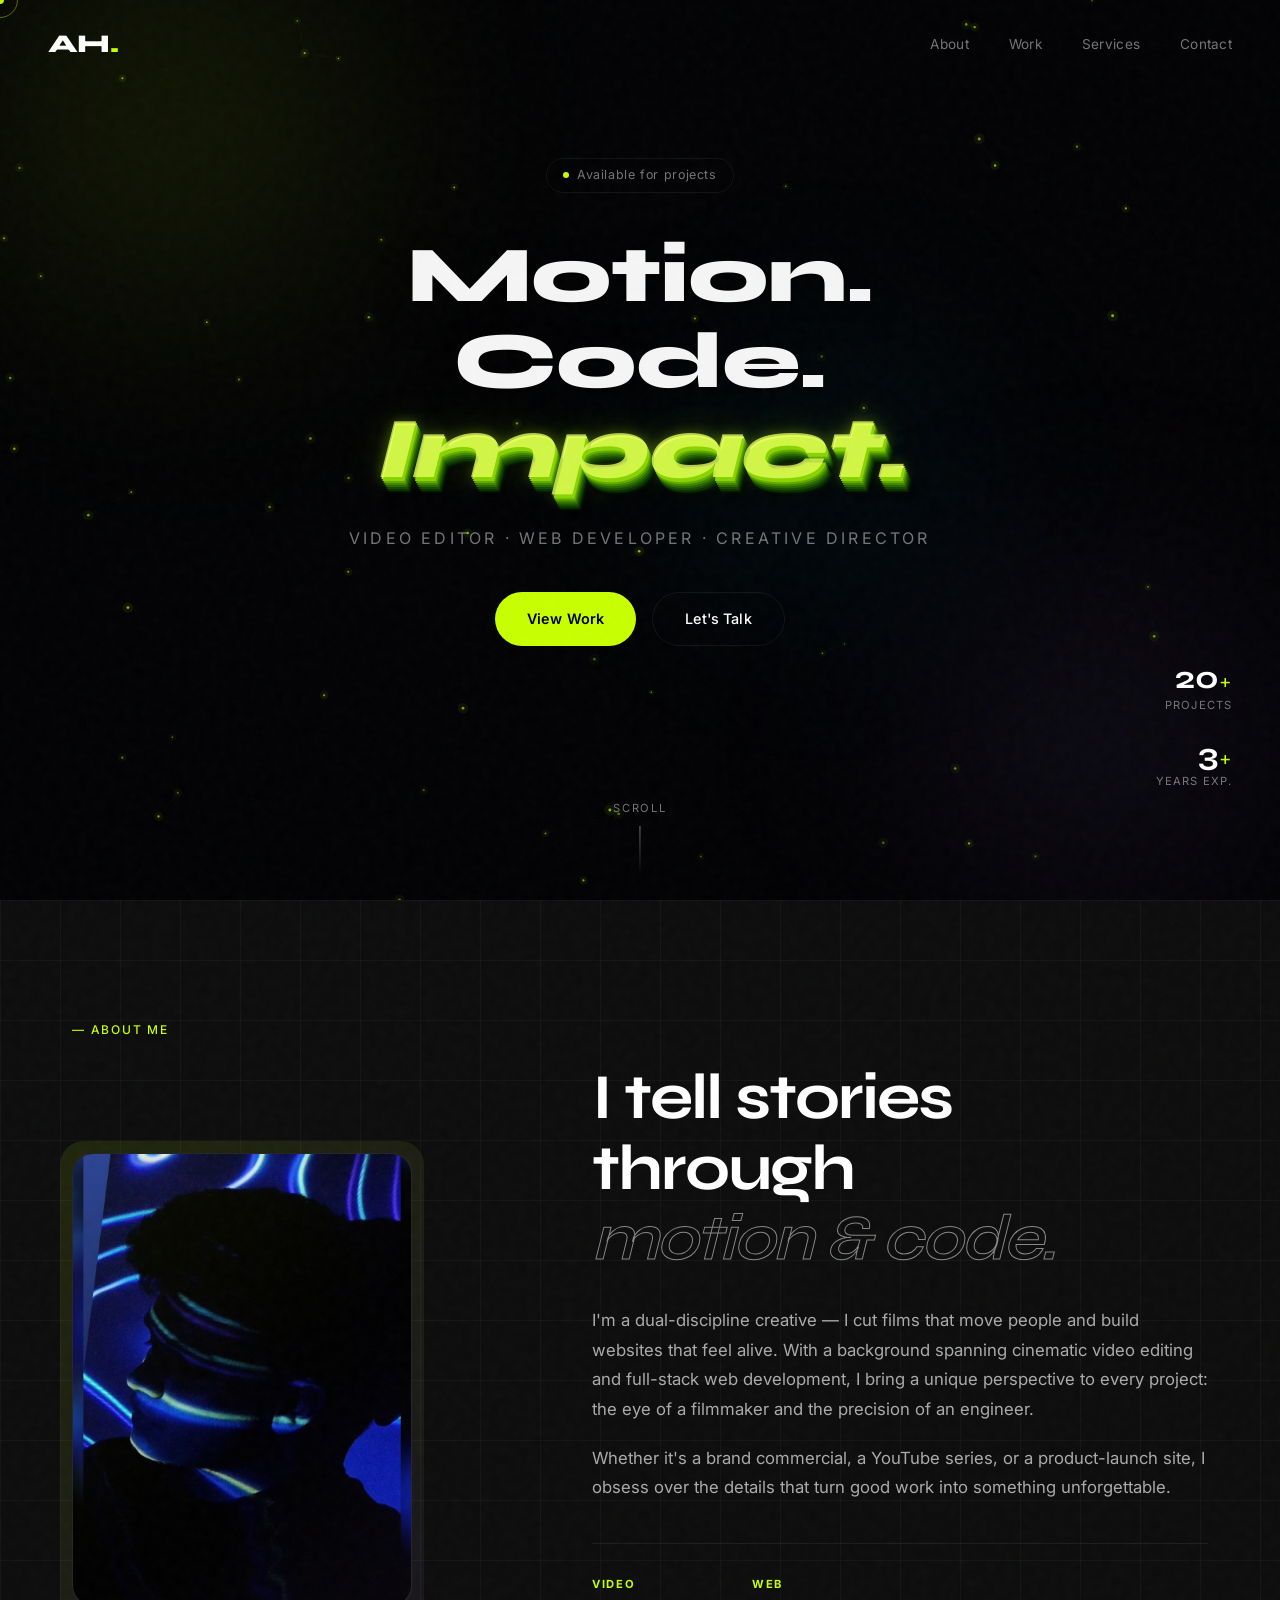
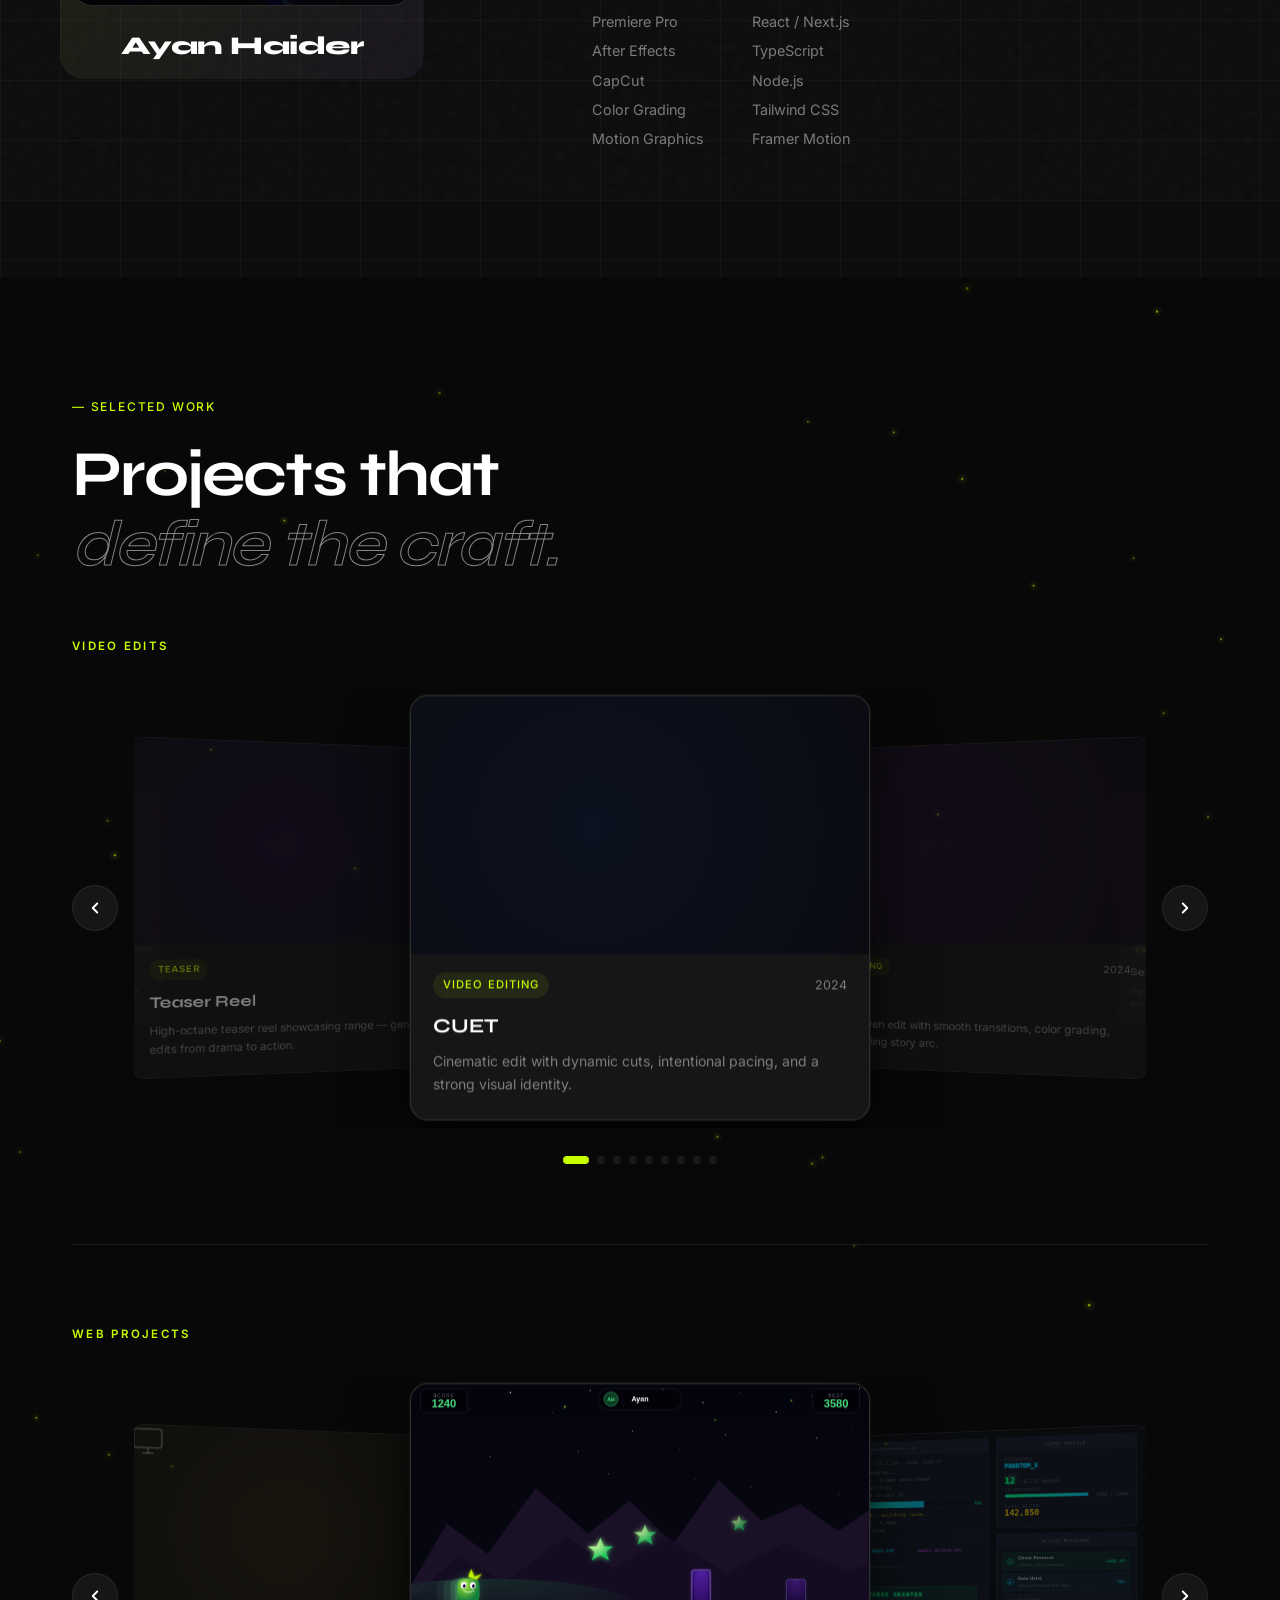
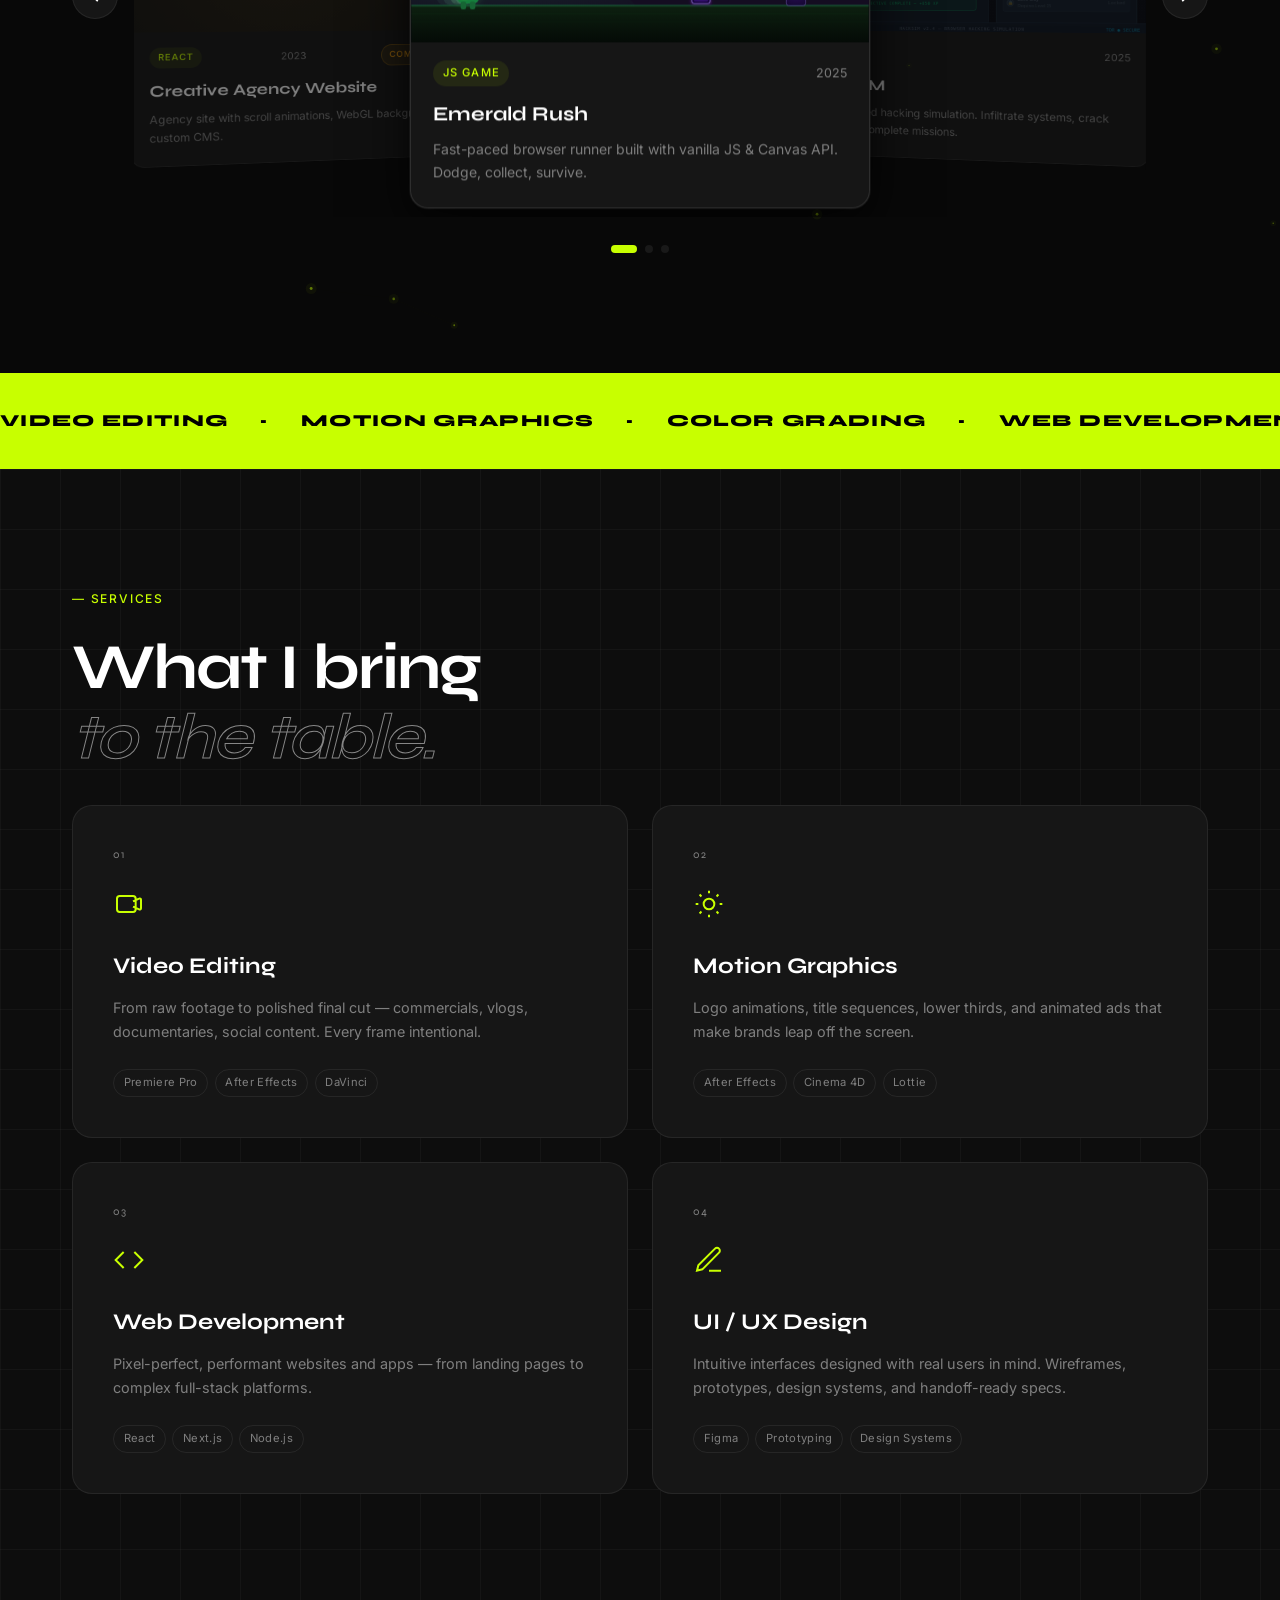
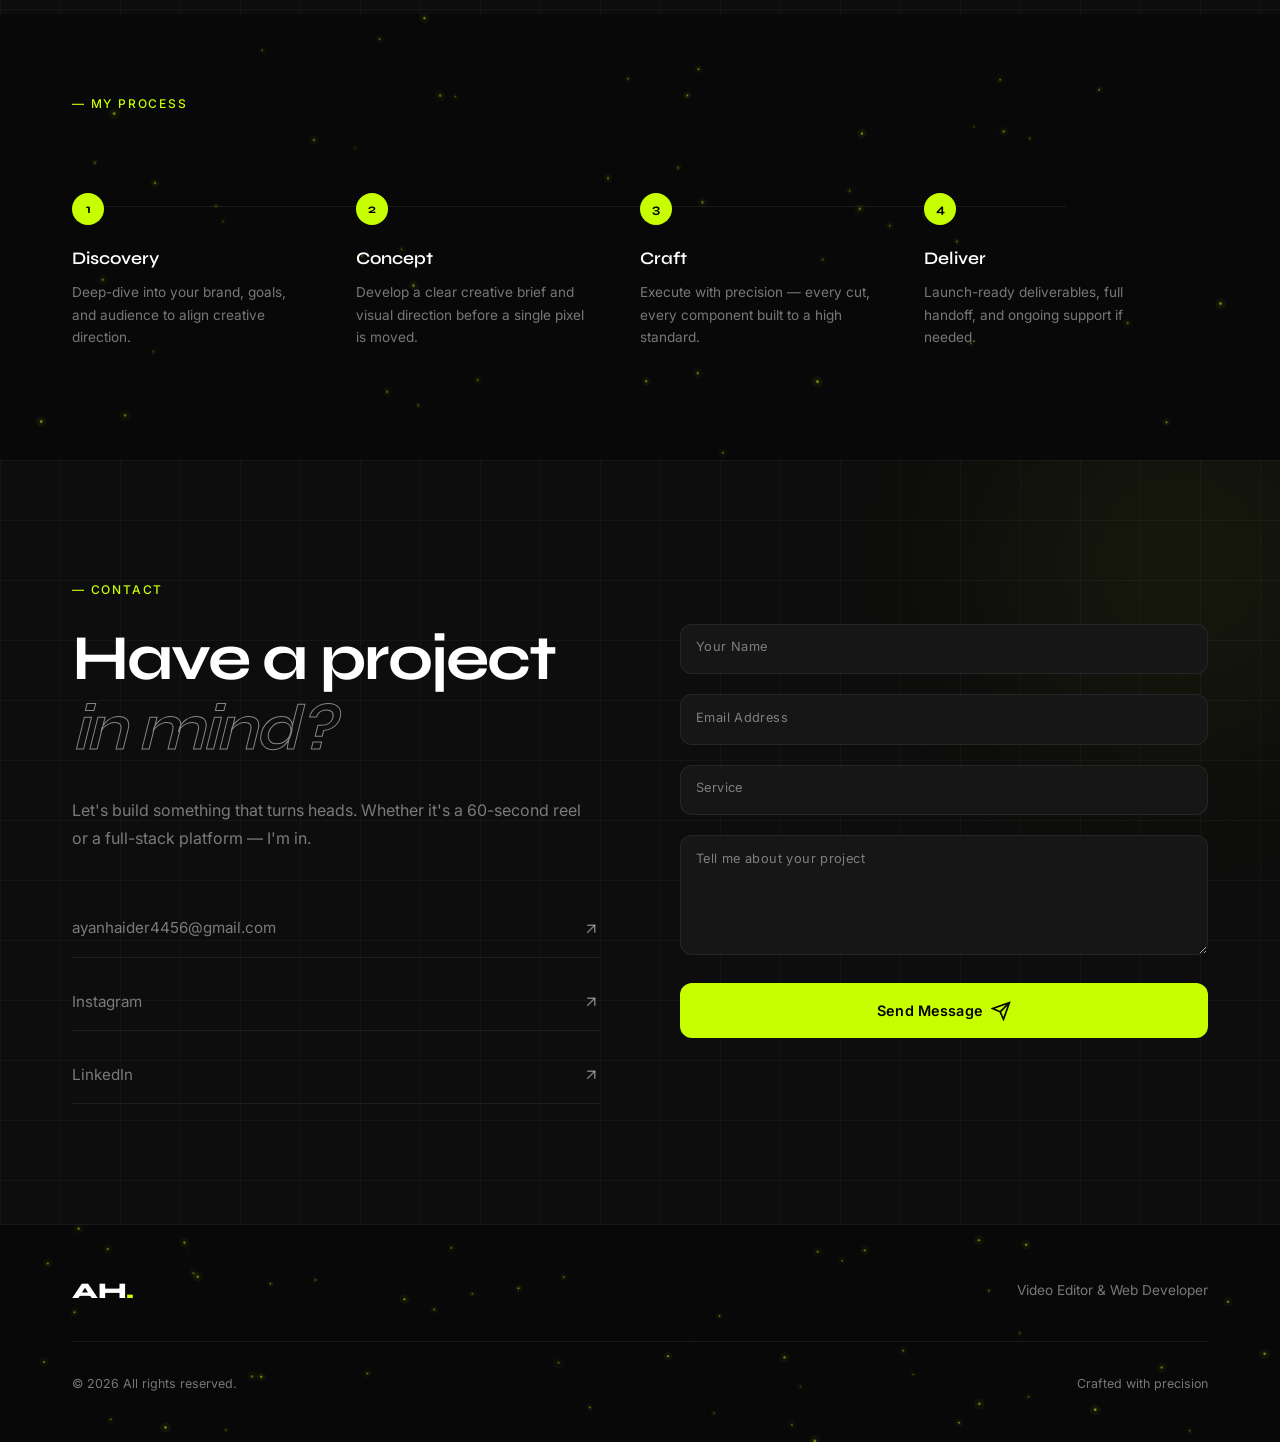
==== index.html @ 77aea86c "Fix stats, rename Agla→TRAILER11, Ho Gaya→TRAILER12" ====
<!DOCTYPE html>
<html lang="en">
<head>
  <meta charset="UTF-8" />
  <meta name="viewport" content="width=device-width, initial-scale=1.0" />
  <title>Portfolio — Video Editor & Web Developer</title>
  <link rel="stylesheet" href="styles.css" />
  <link rel="preconnect" href="https://fonts.googleapis.com" />
  <link rel="preconnect" href="https://fonts.gstatic.com" crossorigin />
  <link href="https://fonts.googleapis.com/css2?family=Inter:wght@300;400;500;600&family=Syne:wght@400;600;700;800&display=swap" rel="stylesheet" />
</head>
<body>

  <!-- Cursor -->
  <div class="cursor" id="cursor"></div>
  <div class="cursor-follower" id="cursorFollower"></div>

  <!-- Noise overlay -->
  <div class="noise"></div>

  <!-- NAV -->
  <nav class="nav" id="nav">
    <a href="#" class="nav-logo">AH<span>.</span></a>
    <div class="nav-links">
      <a href="#about">About</a>
      <a href="#portfolio">Work</a>
      <a href="#services">Services</a>
      <a href="#contact">Contact</a>
    </div>
    <button class="nav-hamburger" id="hamburger" aria-label="Menu">
      <span></span><span></span>
    </button>
  </nav>

  <!-- Mobile menu -->
  <div class="mobile-menu" id="mobileMenu">
    <a href="#about" class="mobile-link">About</a>
    <a href="#portfolio" class="mobile-link">Work</a>
    <a href="#services" class="mobile-link">Services</a>
    <a href="#contact" class="mobile-link">Contact</a>
  </div>

  <!-- HERO -->
  <section class="hero" id="hero">
    <div class="hero-bg">
      <canvas id="particleCanvas" aria-hidden="true"></canvas>
      <div class="hero-grid"></div>
      <div class="hero-orb orb-1"></div>
      <div class="hero-orb orb-2"></div>
      <div class="hero-orb orb-3"></div>
    </div>

    <div class="hero-content">
      <div class="hero-tag cin-tag">Available for projects</div>
      <h1
        class="cinematic-text"
        aria-label="Motion. Code. Impact."
      >
        <span class="cin-line cin-line-1" aria-hidden="true">Motion.</span>
        <span class="cin-line cin-line-2" aria-hidden="true">Code.</span>
        <span class="cin-line cin-line-3" aria-hidden="true"><em class="cin-em">Impact.</em></span>
      </h1>
      <p class="hero-sub cin-sub">Video Editor · Web Developer · Creative Director</p>
      <div class="hero-cta cin-cta">
        <a href="#portfolio" class="btn btn-primary">View Work</a>
        <a href="#contact" class="btn btn-ghost">Let's Talk</a>
      </div>
    </div>

    <div class="hero-scroll">
      <span>Scroll</span>
      <div class="scroll-line"></div>
    </div>

    <div class="hero-stats">
      <div class="stat reveal-up delay-3">
        <span class="stat-num" data-target="20">0</span><span class="stat-sym">+</span>
        <span class="stat-label">Projects</span>
      </div>
      <div class="stat reveal-up delay-4">
        <span class="stat-num" data-target="3">0</span><span class="stat-sym">+</span>
        <span class="stat-label">Years Exp.</span>
      </div>
      <div class="stat reveal-up delay-5">
        <span class="stat-num" data-target="5">0</span><span class="stat-sym">+</span>
        <span class="stat-label">Clients</span>
      </div>
    </div>
  </section>

  <!-- ABOUT -->
  <section class="about" id="about">
    <div class="container">
      <div class="section-label reveal-left">— About Me</div>
      <div class="about-grid">
        <div class="about-left">
          <div class="about-img-wrap reveal-scale">
            <div class="about-img-bg"></div>
            <div class="about-img-placeholder">
              <img src="profile.jpg.jpeg" alt="Profile photo" class="about-photo" />
            </div>
            <div class="about-name reveal-up">
              <span class="about-name-text">Ayan Haider</span>
            </div>
          </div>
        </div>
        <div class="about-right">
          <h2 class="section-title reveal-up">I tell stories through<br /><em>motion &amp; code.</em></h2>
          <p class="about-text reveal-up delay-1">
            I'm a dual-discipline creative — I cut films that move people and build websites that feel alive.
            With a background spanning cinematic video editing and full-stack web development, I bring a unique
            perspective to every project: the eye of a filmmaker and the precision of an engineer.
          </p>
          <p class="about-text reveal-up delay-2">
            Whether it's a brand commercial, a YouTube series, or a product-launch site, I obsess over
            the details that turn good work into something unforgettable.
          </p>
          <div class="about-skills reveal-up delay-3">
            <div class="skill-col">
              <h4>Video</h4>
              <ul>
                <li class="skill-item" data-logo="https://cdn.jsdelivr.net/gh/devicons/devicon/icons/premierepro/premierepro-original.svg">Premiere Pro</li>
                <li class="skill-item" data-logo="https://cdn.jsdelivr.net/gh/devicons/devicon/icons/aftereffects/aftereffects-original.svg">After Effects</li>
                <li class="skill-item" data-logo="capcut-logo-on-transparent-white-background-free-vector.jpg">CapCut</li>
                <li class="skill-item">Color Grading</li>
                <li class="skill-item" data-logo="https://cdn.jsdelivr.net/gh/devicons/devicon/icons/aftereffects/aftereffects-original.svg">Motion Graphics</li>
              </ul>
            </div>
            <div class="skill-col">
              <h4>Web</h4>
              <ul>
                <li class="skill-item" data-logo="https://cdn.jsdelivr.net/gh/devicons/devicon/icons/react/react-original.svg">React / Next.js</li>
                <li class="skill-item" data-logo="https://cdn.jsdelivr.net/gh/devicons/devicon/icons/typescript/typescript-original.svg">TypeScript</li>
                <li class="skill-item" data-logo="https://cdn.jsdelivr.net/gh/devicons/devicon/icons/nodejs/nodejs-original.svg">Node.js</li>
                <li class="skill-item" data-logo="https://cdn.jsdelivr.net/gh/devicons/devicon/icons/tailwindcss/tailwindcss-original.svg">Tailwind CSS</li>
                <li class="skill-item" data-logo="https://cdn.jsdelivr.net/gh/devicons/devicon/icons/framermotion/framermotion-original.svg">Framer Motion</li>
              </ul>
            </div>
          </div>
        </div>
      </div>
    </div>
  </section>

  <!-- PORTFOLIO -->
  <section class="portfolio" id="portfolio">
    <canvas class="section-particles" aria-hidden="true"></canvas>
    <div class="container">
      <div class="section-label reveal-left">— Selected Work</div>
      <h2 class="section-title reveal-up">Projects that<br /><em>define the craft.</em></h2>

      <!-- ── VIDEO COVERFLOW ── -->
      <div class="cf-block reveal-up delay-1">
        <p class="cf-sub-label">Video Edits</p>
        <div class="cf-outer">
          <button class="cf-arrow cf-prev" aria-label="Previous">
            <svg width="18" height="18" viewBox="0 0 24 24" fill="none" stroke="currentColor" stroke-width="2.5" stroke-linecap="round" stroke-linejoin="round"><polyline points="15 18 9 12 15 6"/></svg>
          </button>
          <div class="cf-stage" id="videoCF">

            <div class="cf-item" data-video="videoss/1.Cuett.mp4">
              <div class="cf-card">
                <div class="cf-thumb">
                  <div class="thumb-bg" style="--hue:220"></div>
                  <video class="card-preview" preload="metadata" muted playsinline loop>
                    <source src="videoss/1.Cuett.mp4" type="video/mp4">
                  </video>
                  <div class="cf-play-icon">
                    <svg width="32" height="32" viewBox="0 0 24 24" fill="currentColor"><polygon points="5 3 19 12 5 21 5 3"/></svg>
                  </div>
                </div>
                <div class="cf-info">
                  <div class="portfolio-meta"><span class="tag">Video Editing</span><span class="year">2024</span></div>
                  <h3>CUET</h3>
                  <p>Cinematic edit with dynamic cuts, intentional pacing, and a strong visual identity.</p>
                </div>
              </div>
            </div>

            <div class="cf-item" data-video="videoss/2.Loann.mp4">
              <div class="cf-card">
                <div class="cf-thumb">
                  <div class="thumb-bg" style="--hue:280"></div>
                  <video class="card-preview" preload="metadata" muted playsinline loop>
                    <source src="videoss/2.Loann.mp4" type="video/mp4">
                  </video>
                  <div class="cf-play-icon">
                    <svg width="32" height="32" viewBox="0 0 24 24" fill="currentColor"><polygon points="5 3 19 12 5 21 5 3"/></svg>
                  </div>
                </div>
                <div class="cf-info">
                  <div class="portfolio-meta"><span class="tag">Video Editing</span><span class="year">2024</span></div>
                  <h3>LOAN</h3>
                  <p>Narrative-driven edit with smooth transitions, color grading, and a compelling story arc.</p>
                </div>
              </div>
            </div>

            <div class="cf-item" data-video="videoss/3. Sectionn45.mp4">
              <div class="cf-card">
                <div class="cf-thumb">
                  <div class="thumb-bg" style="--hue:10"></div>
                  <video class="card-preview" preload="metadata" muted playsinline loop>
                    <source src="videoss/3. Sectionn45.mp4" type="video/mp4">
                  </video>
                  <div class="cf-play-icon">
                    <svg width="32" height="32" viewBox="0 0 24 24" fill="currentColor"><polygon points="5 3 19 12 5 21 5 3"/></svg>
                  </div>
                </div>
                <div class="cf-info">
                  <div class="portfolio-meta"><span class="tag">Video Editing</span><span class="year">2024</span></div>
                  <h3>Section 45</h3>
                  <p>High-energy sequence with beat-synced cuts, VFX touches, and a bold cinematic finish.</p>
                </div>
              </div>
            </div>

<div class="cf-item" data-video="videoss/agla.mp4">
              <div class="cf-card">
                <div class="cf-thumb">
                  <div class="thumb-bg" style="--hue:195"></div>
                  <video class="card-preview" preload="metadata" muted playsinline loop>
                    <source src="videoss/agla.mp4" type="video/mp4">
                  </video>
                  <div class="cf-play-icon">
                    <svg width="32" height="32" viewBox="0 0 24 24" fill="currentColor"><polygon points="5 3 19 12 5 21 5 3"/></svg>
                  </div>
                </div>
                <div class="cf-info">
                  <div class="portfolio-meta"><span class="tag">Video Editing</span><span class="year">2024</span></div>
                  <h3>TRAILER11</h3>
                  <p>Forward-moving narrative piece with layered soundscape and deliberate visual rhythm.</p>
                </div>
              </div>
            </div>

            <div class="cf-item" data-video="videoss/hogya.mp4">
              <div class="cf-card">
                <div class="cf-thumb">
                  <div class="thumb-bg" style="--hue:340"></div>
                  <video class="card-preview" preload="metadata" muted playsinline loop>
                    <source src="videoss/hogya.mp4" type="video/mp4">
                  </video>
                  <div class="cf-play-icon">
                    <svg width="32" height="32" viewBox="0 0 24 24" fill="currentColor"><polygon points="5 3 19 12 5 21 5 3"/></svg>
                  </div>
                </div>
                <div class="cf-info">
                  <div class="portfolio-meta"><span class="tag">Video Editing</span><span class="year">2024</span></div>
                  <h3>TRAILER12</h3>
                  <p>Energetic cut built around a punchy audio drop — tight transitions and bold color grade.</p>
                </div>
              </div>
            </div>

            <div class="cf-item" data-video="videoss/merchant3.mp4">
              <div class="cf-card">
                <div class="cf-thumb">
                  <div class="thumb-bg" style="--hue:205"></div>
                  <video class="card-preview" preload="metadata" muted playsinline loop>
                    <source src="videoss/merchant3.mp4" type="video/mp4">
                  </video>
                  <div class="cf-play-icon">
                    <svg width="32" height="32" viewBox="0 0 24 24" fill="currentColor"><polygon points="5 3 19 12 5 21 5 3"/></svg>
                  </div>
                </div>
                <div class="cf-info">
                  <div class="portfolio-meta"><span class="tag">Video Editing</span><span class="year">2024</span></div>
                  <h3>Merchant Navy</h3>
                  <p>Ocean-themed cinematic reel — wide shots, atmospheric grade, and a steady epic pace.</p>
                </div>
              </div>
            </div>

            <div class="cf-item" data-video="videoss/merchantz.mp4">
              <div class="cf-card">
                <div class="cf-thumb">
                  <div class="thumb-bg" style="--hue:215"></div>
                  <video class="card-preview" preload="metadata" muted playsinline loop>
                    <source src="videoss/merchantz.mp4" type="video/mp4">
                  </video>
                  <div class="cf-play-icon">
                    <svg width="32" height="32" viewBox="0 0 24 24" fill="currentColor"><polygon points="5 3 19 12 5 21 5 3"/></svg>
                  </div>
                </div>
                <div class="cf-info">
                  <div class="portfolio-meta"><span class="tag">Video Editing</span><span class="year">2024</span></div>
                  <h3>Merchant Navy — Z</h3>
                  <p>Alternate cut with tighter pacing, added motion blur, and a reworked colour story.</p>
                </div>
              </div>
            </div>

            <div class="cf-item" data-video="videoss/newteaser.mp4">
              <div class="cf-card">
                <div class="cf-thumb">
                  <div class="thumb-bg" style="--hue:45"></div>
                  <video class="card-preview" preload="metadata" muted playsinline loop>
                    <source src="videoss/newteaser.mp4" type="video/mp4">
                  </video>
                  <div class="cf-play-icon">
                    <svg width="32" height="32" viewBox="0 0 24 24" fill="currentColor"><polygon points="5 3 19 12 5 21 5 3"/></svg>
                  </div>
                </div>
                <div class="cf-info">
                  <div class="portfolio-meta"><span class="tag">Teaser</span><span class="year">2025</span></div>
                  <h3>New Teaser</h3>
                  <p>Punchy teaser cut built for social — fast hooks, sharp sound design, maximum impact.</p>
                </div>
              </div>
            </div>

            <div class="cf-item" data-video="videoss/teaser.mp4">
              <div class="cf-card">
                <div class="cf-thumb">
                  <div class="thumb-bg" style="--hue:270"></div>
                  <video class="card-preview" preload="metadata" muted playsinline loop>
                    <source src="videoss/teaser.mp4" type="video/mp4">
                  </video>
                  <div class="cf-play-icon">
                    <svg width="32" height="32" viewBox="0 0 24 24" fill="currentColor"><polygon points="5 3 19 12 5 21 5 3"/></svg>
                  </div>
                </div>
                <div class="cf-info">
                  <div class="portfolio-meta"><span class="tag">Teaser</span><span class="year">2025</span></div>
                  <h3>Teaser Reel</h3>
                  <p>High-octane teaser reel showcasing range — genre-bending edits from drama to action.</p>
                </div>
              </div>
            </div>

          </div>
          <button class="cf-arrow cf-next" aria-label="Next">
            <svg width="18" height="18" viewBox="0 0 24 24" fill="none" stroke="currentColor" stroke-width="2.5" stroke-linecap="round" stroke-linejoin="round"><polyline points="9 18 15 12 9 6"/></svg>
          </button>
        </div>
        <div class="cf-dots" id="videoDots">
          <button class="cf-dot active" aria-label="Slide 1"></button>
          <button class="cf-dot" aria-label="Slide 2"></button>
          <button class="cf-dot" aria-label="Slide 3"></button>
          <button class="cf-dot" aria-label="Slide 4"></button>
          <button class="cf-dot" aria-label="Slide 5"></button>
          <button class="cf-dot" aria-label="Slide 6"></button>
          <button class="cf-dot" aria-label="Slide 7"></button>
          <button class="cf-dot" aria-label="Slide 8"></button>
          <button class="cf-dot" aria-label="Slide 9"></button>
        </div>
      </div>

      <!-- ── WEB COVERFLOW ── -->
      <div class="cf-block reveal-up delay-2">
        <p class="cf-sub-label">Web Projects</p>
        <div class="cf-outer">
          <button class="cf-arrow cf-prev" aria-label="Previous">
            <svg width="18" height="18" viewBox="0 0 24 24" fill="none" stroke="currentColor" stroke-width="2.5" stroke-linecap="round" stroke-linejoin="round"><polyline points="15 18 9 12 15 6"/></svg>
          </button>
          <div class="cf-stage" id="webCF">

            <div class="cf-item" data-href="game.html" data-target="_blank">
              <div class="cf-card">
                <div class="cf-thumb cf-thumb-img">
                  <img src="game-thumb.svg" alt="Emerald Rush" loading="lazy" />
                  <div class="cf-play-icon">
                    <svg width="32" height="32" viewBox="0 0 24 24" fill="currentColor"><polygon points="5 3 19 12 5 21 5 3"/></svg>
                  </div>
                </div>
                <div class="cf-info">
                  <div class="portfolio-meta"><span class="tag">JS Game</span><span class="year">2025</span></div>
                  <h3>Emerald Rush</h3>
                  <p>Fast-paced browser runner built with vanilla JS &amp; Canvas API. Dodge, collect, survive.</p>
                </div>
              </div>
            </div>

            <div class="cf-item" data-href="hacksim.html" data-target="_blank">
              <div class="cf-card">
                <div class="cf-thumb cf-thumb-img">
                  <img src="hacksim-thumb.svg" alt="HACKSIM" loading="lazy" />
                  <div class="cf-play-icon" style="color:#00ff88;">
                    <svg width="32" height="32" viewBox="0 0 24 24" fill="currentColor"><polygon points="5 3 19 12 5 21 5 3"/></svg>
                  </div>
                </div>
                <div class="cf-info">
                  <div class="portfolio-meta"><span class="tag">JS Game</span><span class="year">2025</span></div>
                  <h3>HACKSIM</h3>
                  <p>Browser-based hacking simulation. Infiltrate systems, crack passwords, complete missions.</p>
                </div>
              </div>
            </div>

            <div class="cf-item">
              <div class="cf-card">
                <div class="cf-thumb">
                  <div class="thumb-bg" style="--hue:45"></div>
                  <div class="thumb-icon web-icon">
                    <svg width="40" height="40" viewBox="0 0 24 24" fill="none" stroke="currentColor" stroke-width="1.5"><rect x="2" y="3" width="20" height="14" rx="2"/><line x1="8" y1="21" x2="16" y2="21"/><line x1="12" y1="17" x2="12" y2="21"/></svg>
                  </div>
                </div>
                <div class="cf-info">
                  <div class="portfolio-meta">
                    <span class="tag">React</span><span class="year">2023</span>
                    <span class="tag" style="background:rgba(255,180,0,0.1);color:#f59e0b;border:1px solid rgba(245,158,11,0.3);">Coming Soon…</span>
                  </div>
                  <h3>Creative Agency Website</h3>
                  <p>Agency site with scroll animations, WebGL background, and a custom CMS.</p>
                </div>
              </div>
            </div>

          </div>
          <button class="cf-arrow cf-next" aria-label="Next">
            <svg width="18" height="18" viewBox="0 0 24 24" fill="none" stroke="currentColor" stroke-width="2.5" stroke-linecap="round" stroke-linejoin="round"><polyline points="9 18 15 12 9 6"/></svg>
          </button>
        </div>
        <div class="cf-dots" id="webDots">
          <button class="cf-dot active" aria-label="Slide 1"></button>
          <button class="cf-dot" aria-label="Slide 2"></button>
          <button class="cf-dot" aria-label="Slide 3"></button>
        </div>
      </div>
    </div>
  </section>

  <!-- MARQUEE -->
  <div class="marquee-section">
    <div class="marquee-track">
      <div class="marquee-content">
        <span>Video Editing</span><span class="dot">·</span>
        <span>Motion Graphics</span><span class="dot">·</span>
        <span>Color Grading</span><span class="dot">·</span>
        <span>Web Development</span><span class="dot">·</span>
        <span>React</span><span class="dot">·</span>
        <span>Next.js</span><span class="dot">·</span>
        <span>After Effects</span><span class="dot">·</span>
        <span>CapCut</span><span class="dot">·</span>
        <span>Brand Identity</span><span class="dot">·</span>
        <span>UI / UX Design</span><span class="dot">·</span>
        <span>Video Editing</span><span class="dot">·</span>
        <span>Motion Graphics</span><span class="dot">·</span>
        <span>Color Grading</span><span class="dot">·</span>
        <span>Web Development</span><span class="dot">·</span>
        <span>React</span><span class="dot">·</span>
        <span>Next.js</span><span class="dot">·</span>
        <span>After Effects</span><span class="dot">·</span>
        <span>CapCut</span><span class="dot">·</span>
        <span>Brand Identity</span><span class="dot">·</span>
        <span>UI / UX Design</span><span class="dot">·</span>
      </div>
    </div>
  </div>

  <!-- SERVICES -->
  <section class="services" id="services">
    <div class="container">
      <div class="section-label reveal-left">— Services</div>
      <h2 class="section-title reveal-up">What I bring<br /><em>to the table.</em></h2>

      <div class="services-grid">
        <div class="service-card reveal-up delay-1">
          <div class="service-num">01</div>
          <div class="service-icon">
            <svg width="32" height="32" viewBox="0 0 24 24" fill="none" stroke="currentColor" stroke-width="1.5"><path d="M15 10l4.553-2.069A1 1 0 0121 8.845v6.31a1 1 0 01-1.447.894L15 14M3 8a2 2 0 012-2h10a2 2 0 012 2v8a2 2 0 01-2 2H5a2 2 0 01-2-2V8z"/></svg>
          </div>
          <h3>Video Editing</h3>
          <p>From raw footage to polished final cut — commercials, vlogs, documentaries, social content. Every frame intentional.</p>
          <div class="service-tags">
            <span>Premiere Pro</span><span>After Effects</span><span>DaVinci</span>
          </div>
        </div>

        <div class="service-card reveal-up delay-2">
          <div class="service-num">02</div>
          <div class="service-icon">
            <svg width="32" height="32" viewBox="0 0 24 24" fill="none" stroke="currentColor" stroke-width="1.5"><circle cx="12" cy="12" r="4"/><path d="M12 2v2M12 20v2M4.93 4.93l1.41 1.41M17.66 17.66l1.41 1.41M2 12h2M20 12h2M4.93 19.07l1.41-1.41M17.66 6.34l1.41-1.41"/></svg>
          </div>
          <h3>Motion Graphics</h3>
          <p>Logo animations, title sequences, lower thirds, and animated ads that make brands leap off the screen.</p>
          <div class="service-tags">
            <span>After Effects</span><span>Cinema 4D</span><span>Lottie</span>
          </div>
        </div>

        <div class="service-card reveal-up delay-3">
          <div class="service-num">03</div>
          <div class="service-icon">
            <svg width="32" height="32" viewBox="0 0 24 24" fill="none" stroke="currentColor" stroke-width="1.5"><polyline points="16 18 22 12 16 6"/><polyline points="8 6 2 12 8 18"/></svg>
          </div>
          <h3>Web Development</h3>
          <p>Pixel-perfect, performant websites and apps — from landing pages to complex full-stack platforms.</p>
          <div class="service-tags">
            <span>React</span><span>Next.js</span><span>Node.js</span>
          </div>
        </div>

        <div class="service-card reveal-up delay-4">
          <div class="service-num">04</div>
          <div class="service-icon">
            <svg width="32" height="32" viewBox="0 0 24 24" fill="none" stroke="currentColor" stroke-width="1.5"><path d="M12 20h9"/><path d="M16.5 3.5a2.121 2.121 0 013 3L7 19l-4 1 1-4L16.5 3.5z"/></svg>
          </div>
          <h3>UI / UX Design</h3>
          <p>Intuitive interfaces designed with real users in mind. Wireframes, prototypes, design systems, and handoff-ready specs.</p>
          <div class="service-tags">
            <span>Figma</span><span>Prototyping</span><span>Design Systems</span>
          </div>
        </div>
      </div>
    </div>
  </section>

  <!-- PROCESS -->
  <section class="process">
    <canvas class="section-particles" aria-hidden="true"></canvas>
    <div class="container">
      <div class="section-label reveal-left">— My Process</div>
      <div class="process-steps">
        <div class="process-step reveal-up delay-1">
          <div class="step-line"></div>
          <div class="step-num">1</div>
          <h4>Discovery</h4>
          <p>Deep-dive into your brand, goals, and audience to align creative direction.</p>
        </div>
        <div class="process-step reveal-up delay-2">
          <div class="step-line"></div>
          <div class="step-num">2</div>
          <h4>Concept</h4>
          <p>Develop a clear creative brief and visual direction before a single pixel is moved.</p>
        </div>
        <div class="process-step reveal-up delay-3">
          <div class="step-line"></div>
          <div class="step-num">3</div>
          <h4>Craft</h4>
          <p>Execute with precision — every cut, every component built to a high standard.</p>
        </div>
        <div class="process-step reveal-up delay-4">
          <div class="step-line"></div>
          <div class="step-num">4</div>
          <h4>Deliver</h4>
          <p>Launch-ready deliverables, full handoff, and ongoing support if needed.</p>
        </div>
      </div>
    </div>
  </section>

  <!-- CONTACT -->
  <section class="contact" id="contact">
    <div class="contact-bg">
      <div class="contact-orb"></div>
    </div>
    <div class="container">
      <div class="section-label reveal-left">— Contact</div>
      <div class="contact-grid">
        <div class="contact-left">
          <h2 class="section-title reveal-up">Have a project<br /><em>in mind?</em></h2>
          <p class="contact-sub reveal-up delay-1">
            Let's build something that turns heads. Whether it's a 60-second reel or a full-stack platform — I'm in.
          </p>
          <div class="contact-links reveal-up delay-2">
            <a href="mailto:ayanhaider4456@gmail.com" class="contact-link">
              <span>ayanhaider4456@gmail.com</span>
              <svg width="18" height="18" viewBox="0 0 24 24" fill="none" stroke="currentColor" stroke-width="2"><line x1="7" y1="17" x2="17" y2="7"/><polyline points="7 7 17 7 17 17"/></svg>
            </a>
            <a href="https://instagram.com" target="_blank" rel="noopener" class="contact-link">
              <span>Instagram</span>
              <svg width="18" height="18" viewBox="0 0 24 24" fill="none" stroke="currentColor" stroke-width="2"><line x1="7" y1="17" x2="17" y2="7"/><polyline points="7 7 17 7 17 17"/></svg>
            </a>
            <a href="https://linkedin.com" target="_blank" rel="noopener" class="contact-link">
              <span>LinkedIn</span>
              <svg width="18" height="18" viewBox="0 0 24 24" fill="none" stroke="currentColor" stroke-width="2"><line x1="7" y1="17" x2="17" y2="7"/><polyline points="7 7 17 7 17 17"/></svg>
            </a>
          </div>
        </div>
        <div class="contact-right reveal-up delay-2">
          <form class="contact-form" id="contactForm">
            <div class="form-group">
              <input type="text" id="name" name="name" placeholder=" " required />
              <label for="name">Your Name</label>
            </div>
            <div class="form-group">
              <input type="email" id="email" name="email" placeholder=" " required />
              <label for="email">Email Address</label>
            </div>
            <div class="form-group">
              <select id="service" name="service" required>
                <option value="" disabled selected></option>
                <option value="video">Video Editing</option>
                <option value="motion">Motion Graphics</option>
                <option value="web">Web Development</option>
                <option value="design">UI / UX Design</option>
                <option value="other">Other</option>
              </select>
              <label for="service">Service</label>
            </div>
            <div class="form-group">
              <textarea id="message" name="message" placeholder=" " rows="4" required></textarea>
              <label for="message">Tell me about your project</label>
            </div>
            <button type="submit" class="btn btn-primary btn-full">
              <span>Send Message</span>
              <svg width="20" height="20" viewBox="0 0 24 24" fill="none" stroke="currentColor" stroke-width="2"><line x1="22" y1="2" x2="11" y2="13"/><polygon points="22 2 15 22 11 13 2 9 22 2"/></svg>
            </button>
          </form>
        </div>
      </div>
    </div>
  </section>

  <!-- FOOTER -->
  <footer class="footer">
    <canvas class="section-particles" aria-hidden="true"></canvas>
    <div class="container">
      <div class="footer-top">
        <div class="nav-logo footer-logo">AH<span>.</span></div>
        <p>Video Editor &amp; Web Developer</p>
      </div>
      <div class="footer-bottom">
        <span>&copy; 2026 All rights reserved.</span>
        <span>Crafted with precision</span>
      </div>
    </div>
  </footer>

  <!-- Skill tooltip -->
  <div class="skill-tooltip" id="skillTooltip">
    <img id="skillTooltipImg" src="" alt="" />
  </div>

  <!-- Video Lightbox -->
  <div class="video-lightbox" id="videoLightbox" role="dialog" aria-modal="true" aria-label="Video player">
    <div class="lightbox-overlay" id="lightboxOverlay"></div>
    <div class="lightbox-content">
      <button class="lightbox-close" id="lightboxClose" aria-label="Close video">
        <svg width="24" height="24" viewBox="0 0 24 24" fill="none" stroke="currentColor" stroke-width="2"><line x1="18" y1="6" x2="6" y2="18"/><line x1="6" y1="6" x2="18" y2="18"/></svg>
      </button>
      <video class="lightbox-video" id="lightboxVideo" controls playsinline>
        <source id="lightboxSource" src="" type="video/mp4">
      </video>
    </div>
  </div>

  <script src="script.js"></script>
</body>
</html>
---- styles.css ----
/* ─────────────────────────────────────────────
   BASE & RESET
───────────────────────────────────────────── */
*, *::before, *::after { box-sizing: border-box; margin: 0; padding: 0; }

:root {
  --bg:      #080808;
  --bg2:     #0d0d0d;
  --bg3:     #111111;
  --surface: #161616;
  --border:  rgba(255,255,255,0.07);
  --white:   #ffffff;
  --muted:   rgba(255,255,255,0.45);
  --accent:  #c8ff00;
  --accent2: #7b5ea7;
  --accent3: #00d4ff;
  --font-sans: 'Inter', sans-serif;
  --font-display: 'Syne', sans-serif;
  --ease-out: cubic-bezier(0.16, 1, 0.3, 1);
  --ease-in-out: cubic-bezier(0.65, 0, 0.35, 1);
}

html { scroll-behavior: smooth; font-size: 16px; }

body {
  background: var(--bg);
  color: var(--white);
  font-family: var(--font-sans);
  font-weight: 400;
  line-height: 1.6;
  overflow-x: hidden;
  cursor: none;
}


::selection { background: var(--accent); color: #000; }

a { text-decoration: none; color: inherit; }
ul { list-style: none; }
img { display: block; max-width: 100%; }
button { cursor: none; border: none; background: none; font-family: inherit; }

/* ─────────────────────────────────────────────
   NOISE OVERLAY
───────────────────────────────────────────── */
.noise {
  position: fixed;
  inset: -200%;
  width: 400%;
  height: 400%;
  z-index: 9999;
  pointer-events: none;
  opacity: 0.028;
  background-image: url("data:image/svg+xml,%3Csvg viewBox='0 0 512 512' xmlns='http://www.w3.org/2000/svg'%3E%3Cfilter id='n'%3E%3CfeTurbulence type='fractalNoise' baseFrequency='0.75' numOctaves='4' stitchTiles='stitch'/%3E%3C/filter%3E%3Crect width='100%25' height='100%25' filter='url(%23n)'/%3E%3C/svg%3E");
  animation: noiseAnim 0.3s steps(1) infinite;
}
@keyframes noiseAnim {
  0%   { transform: translate(0,0); }
  10%  { transform: translate(-5%,-10%); }
  20%  { transform: translate(-15%,5%); }
  30%  { transform: translate(7%,-25%); }
  40%  { transform: translate(-5%,25%); }
  50%  { transform: translate(-15%,10%); }
  60%  { transform: translate(15%,0); }
  70%  { transform: translate(0,15%); }
  80%  { transform: translate(3%,35%); }
  90%  { transform: translate(-10%,10%); }
  100% { transform: translate(5%,5%); }
}

/* ─────────────────────────────────────────────
   CUSTOM CURSOR
───────────────────────────────────────────── */
.cursor {
  position: fixed;
  width: 8px;
  height: 8px;
  background: var(--accent);
  border-radius: 50%;
  pointer-events: none;
  z-index: 10000;
  transform: translate(-50%,-50%);
  transition: transform 0.1s, width 0.3s var(--ease-out), height 0.3s var(--ease-out), opacity 0.3s;
  mix-blend-mode: difference;
}
.cursor-follower {
  position: fixed;
  width: 36px;
  height: 36px;
  border: 1px solid rgba(200,255,0,0.4);
  border-radius: 50%;
  pointer-events: none;
  z-index: 9999;
  transform: translate(-50%,-50%);
  transition: transform 0.4s var(--ease-out), width 0.4s var(--ease-out), height 0.4s var(--ease-out), opacity 0.4s, border-color 0.4s;
}
.cursor.hover, .cursor-follower.hover {
  width: 60px;
  height: 60px;
  border-color: rgba(200,255,0,0.6);
}

/* ─────────────────────────────────────────────
   LAYOUT
───────────────────────────────────────────── */
.container {
  max-width: 1200px;
  margin: 0 auto;
  padding: 0 2rem;
}

section { padding: 120px 0; }

/* ─────────────────────────────────────────────
   TYPOGRAPHY
───────────────────────────────────────────── */
.section-title {
  font-family: var(--font-display);
  font-size: clamp(2.4rem, 5vw, 4rem);
  font-weight: 700;
  line-height: 1.1;
  letter-spacing: -0.03em;
  margin-bottom: 2rem;
}
.section-title em {
  font-style: italic;
  font-weight: 600;
  color: transparent;
  -webkit-text-stroke: 1px rgba(255,255,255,0.5);
}
.section-label {
  font-size: 0.75rem;
  letter-spacing: 0.15em;
  text-transform: uppercase;
  color: var(--accent);
  margin-bottom: 1.5rem;
  font-weight: 500;
}

/* ─────────────────────────────────────────────
   BUTTONS
───────────────────────────────────────────── */
.btn {
  display: inline-flex;
  align-items: center;
  gap: 0.5rem;
  padding: 0.9rem 2rem;
  border-radius: 999px;
  font-family: var(--font-sans);
  font-size: 0.9rem;
  font-weight: 500;
  letter-spacing: 0.01em;
  transition: all 0.3s var(--ease-out);
  position: relative;
  overflow: hidden;
}
.btn::after {
  content: '';
  position: absolute;
  inset: 0;
  background: rgba(255,255,255,0.08);
  transform: scaleX(0);
  transform-origin: left;
  transition: transform 0.4s var(--ease-out);
}
.btn:hover::after { transform: scaleX(1); }

.btn-primary {
  background: var(--accent);
  color: #000;
  font-weight: 600;
}
.btn-primary:hover { transform: translateY(-2px); box-shadow: 0 12px 40px rgba(200,255,0,0.25); }

.btn-ghost {
  border: 1px solid var(--border);
  color: var(--white);
}
.btn-ghost:hover { border-color: rgba(255,255,255,0.3); transform: translateY(-2px); }

.btn-full { width: 100%; justify-content: center; border-radius: 12px; padding: 1.1rem; }

/* ─────────────────────────────────────────────
   NAV
───────────────────────────────────────────── */
.nav {
  position: fixed;
  top: 0;
  left: 0;
  right: 0;
  z-index: 1000;
  display: flex;
  align-items: center;
  justify-content: space-between;
  padding: 1.5rem 3rem;
  transition: padding 0.4s var(--ease-out), background 0.4s, backdrop-filter 0.4s;
}
.nav.scrolled {
  padding: 1rem 3rem;
  background: rgba(8,8,8,0.85);
  backdrop-filter: blur(20px);
  -webkit-backdrop-filter: blur(20px);
  border-bottom: 1px solid var(--border);
}
.nav-logo {
  font-family: var(--font-display);
  font-size: 1.6rem;
  font-weight: 800;
  letter-spacing: -0.02em;
}
.nav-logo span { color: var(--accent); }

.nav-links {
  display: flex;
  gap: 2.5rem;
}
.nav-links a {
  font-size: 0.85rem;
  color: var(--muted);
  letter-spacing: 0.02em;
  transition: color 0.2s;
  position: relative;
}
.nav-links a::after {
  content: '';
  position: absolute;
  bottom: -2px;
  left: 0;
  width: 0;
  height: 1px;
  background: var(--accent);
  transition: width 0.3s var(--ease-out);
}
.nav-links a:hover { color: var(--white); }
.nav-links a:hover::after { width: 100%; }

.nav-hamburger {
  display: none;
  flex-direction: column;
  gap: 5px;
  padding: 4px;
}
.nav-hamburger span {
  display: block;
  width: 24px;
  height: 1.5px;
  background: var(--white);
  transition: all 0.3s var(--ease-out);
}
.nav-hamburger.open span:first-child { transform: rotate(45deg) translate(4.5px, 4.5px); }
.nav-hamburger.open span:last-child  { transform: rotate(-45deg) translate(4.5px, -4.5px); }

/* Mobile Menu */
.mobile-menu {
  position: fixed;
  top: 0; left: 0; right: 0; bottom: 0;
  background: var(--bg);
  z-index: 999;
  display: flex;
  flex-direction: column;
  align-items: center;
  justify-content: center;
  gap: 2.5rem;
  opacity: 0;
  pointer-events: none;
  transform: translateY(-20px);
  transition: opacity 0.4s var(--ease-out), transform 0.4s var(--ease-out);
}
.mobile-menu.open {
  opacity: 1;
  pointer-events: all;
  transform: translateY(0);
}
.mobile-link {
  font-family: var(--font-display);
  font-size: 2.5rem;
  font-weight: 700;
  color: var(--muted);
  transition: color 0.2s;
}
.mobile-link:hover { color: var(--white); }

/* ─────────────────────────────────────────────
   HERO
───────────────────────────────────────────── */
.hero {
  min-height: 100svh;
  display: flex;
  flex-direction: column;
  align-items: center;
  justify-content: center;
  position: relative;
  overflow: hidden;
  padding: 0 2rem 6rem;
  text-align: center;
  background:
    radial-gradient(ellipse 80% 60% at 50% 40%, rgba(12,12,18,0) 0%, rgba(2,2,4,0.96) 100%),
    #030305;
}

.hero-bg {
  position: absolute;
  inset: 0;
  overflow: hidden;
}

#particleCanvas,
.section-particles {
  position: absolute;
  inset: 0;
  width: 100%;
  height: 100%;
  pointer-events: none;
  z-index: 0;
}

/* Ensure content sits above every particle canvas */
.portfolio > .container,
.process   > .container,
.footer    > .container,
.about     > .container,
.services  > .container,
.contact   > .container {
  position: relative;
  z-index: 1;
}

.hero-grid {
  display: none;
}

.hero-orb {
  position: absolute;
  border-radius: 50%;
  filter: blur(100px);
  animation: orbFloat 8s ease-in-out infinite;
}
.orb-1 {
  width: 600px; height: 600px;
  background: radial-gradient(circle, rgba(200,255,0,0.12) 0%, transparent 70%);
  top: -20%; left: -10%;
  animation-delay: 0s;
}
.orb-2 {
  width: 500px; height: 500px;
  background: radial-gradient(circle, rgba(123,94,167,0.15) 0%, transparent 70%);
  bottom: -10%; right: -5%;
  animation-delay: -3s;
}
.orb-3 {
  width: 400px; height: 400px;
  background: radial-gradient(circle, rgba(0,212,255,0.08) 0%, transparent 70%);
  top: 30%; right: 20%;
  animation-delay: -6s;
}
@keyframes orbFloat {
  0%, 100% { transform: translate(0, 0) scale(1); }
  33%       { transform: translate(30px, -20px) scale(1.05); }
  66%       { transform: translate(-20px, 20px) scale(0.95); }
}

.hero-content { position: relative; z-index: 2; max-width: 900px; }

.hero-tag {
  display: inline-flex;
  align-items: center;
  gap: 0.5rem;
  padding: 0.4rem 1rem;
  border: 1px solid var(--border);
  border-radius: 999px;
  font-size: 0.78rem;
  color: var(--muted);
  letter-spacing: 0.05em;
  margin-bottom: 2.5rem;
  backdrop-filter: blur(10px);
}
.hero-tag::before {
  content: '';
  width: 6px; height: 6px;
  background: var(--accent);
  border-radius: 50%;
  animation: pulse 2s ease-in-out infinite;
}
@keyframes pulse {
  0%, 100% { opacity: 1; transform: scale(1); }
  50%       { opacity: 0.5; transform: scale(1.3); }
}

/* ─────────────────────────────────────────────
   CINEMATIC HERO TEXT ANIMATION
───────────────────────────────────────────── */

@keyframes cinReveal {
  from { opacity: 0; transform: translateY(28px); filter: blur(12px); }
  to   { opacity: 1; transform: translateY(0);    filter: blur(0); }
}

@keyframes metalReveal {
  0% {
    opacity: 0;
    transform: perspective(1200px) rotateX(20deg) translateY(36px) scale(0.96);
    filter: blur(16px) brightness(0.5);
  }
  60% {
    opacity: 1;
    transform: perspective(1200px) rotateX(-1deg) translateY(0) scale(1.004);
    filter: blur(0) brightness(1.04);
  }
  100% {
    opacity: 1;
    transform: perspective(1200px) rotateX(0deg) translateY(0) scale(1);
    filter: blur(0) brightness(1);
  }
}

@keyframes cinRevealImpact {
  0% {
    opacity: 0;
    transform: perspective(1200px) rotateX(22deg) translateY(40px) scale(0.94);
    filter: blur(20px) brightness(0.4);
  }
  50% {
    opacity: 1;
    transform: perspective(1200px) rotateX(-2deg) translateY(-6px) scale(1.02);
    filter: blur(0) brightness(1.25);
  }
  78% {
    transform: perspective(1200px) rotateX(0.5deg) translateY(0) scale(0.998);
    filter: blur(0) brightness(1);
  }
  100% {
    opacity: 1;
    transform: perspective(1200px) rotateX(0deg) translateY(0) scale(1);
    filter: blur(0) brightness(1);
  }
}

/* Reflections scroll inside letter shapes via background-clip: text */
@keyframes glassFlow {
  0%   { background-position: 50% 0%;   }
  100% { background-position: 50% 100%; }
}


/* Impact reveal: depth is immediate, glow blooms in */
@keyframes cinGlow {
  from {
    text-shadow:
      -1px -2px 0   rgba(230,255,90,0.55),
       1px  2px 0   rgba(138,212,0,0.80),
       2px  4px 0   rgba(102,175,0,0.72),
       3px  6px 0   rgba(72,142,0,0.64),
       4px  8px 0   rgba(48,114,0,0.55),
       5px 10px 0   rgba(30,90,0,0.46),
       6px 12px 0   rgba(16,68,0,0.38),
       7px 13px 1px rgba(6,48,0,0.30),
       8px 14px 2px rgba(0,30,0,0.24),
      10px 18px  6px rgba(0,0,0,0.32),
      14px 26px 14px rgba(0,0,0,0.22),
      18px 34px 24px rgba(0,0,0,0.12);
  }
  to {
    text-shadow:
      -1px -2px 0   rgba(230,255,90,0.78),
       1px  2px 0   rgba(138,212,0,0.98),
       2px  4px 0   rgba(102,175,0,0.90),
       3px  6px 0   rgba(72,142,0,0.82),
       4px  8px 0   rgba(48,114,0,0.73),
       5px 10px 0   rgba(30,90,0,0.63),
       6px 12px 0   rgba(16,68,0,0.54),
       7px 13px 1px rgba(6,48,0,0.44),
       8px 14px 2px rgba(0,30,0,0.36),
      10px 18px  6px rgba(0,0,0,0.36),
      14px 26px 14px rgba(0,0,0,0.25),
      18px 34px 24px rgba(0,0,0,0.15),
       0   0   14px rgba(190,255,0,0.40),
       0   0   38px rgba(170,240,0,0.20),
       0   0   80px rgba(140,210,0,0.09);
  }
}

/* Glow breathes; depth stays constant */
@keyframes neonPulse {
  0%, 100% {
    text-shadow:
      -1px -2px 0   rgba(230,255,90,0.78),
       1px  2px 0   rgba(138,212,0,0.98),
       2px  4px 0   rgba(102,175,0,0.90),
       3px  6px 0   rgba(72,142,0,0.82),
       4px  8px 0   rgba(48,114,0,0.73),
       5px 10px 0   rgba(30,90,0,0.63),
       6px 12px 0   rgba(16,68,0,0.54),
       7px 13px 1px rgba(6,48,0,0.44),
       8px 14px 2px rgba(0,30,0,0.36),
      10px 18px  6px rgba(0,0,0,0.36),
      14px 26px 14px rgba(0,0,0,0.25),
      18px 34px 24px rgba(0,0,0,0.15),
       0   0   14px rgba(190,255,0,0.40),
       0   0   38px rgba(170,240,0,0.20),
       0   0   80px rgba(140,210,0,0.09);
  }
  50% {
    text-shadow:
      -1px -2px 0   rgba(240,255,110,0.88),
       1px  2px 0   rgba(148,222,0,1.00),
       2px  4px 0   rgba(110,185,0,0.93),
       3px  6px 0   rgba(78,152,0,0.85),
       4px  8px 0   rgba(52,122,0,0.76),
       5px 10px 0   rgba(32,96,0,0.66),
       6px 12px 0   rgba(18,72,0,0.56),
       7px 13px 1px rgba(8,52,0,0.46),
       8px 14px 2px rgba(0,34,0,0.38),
      10px 18px  6px rgba(0,0,0,0.36),
      14px 26px 14px rgba(0,0,0,0.25),
      18px 34px 24px rgba(0,0,0,0.15),
       0   0   20px rgba(200,255,0,0.58),
       0   0   52px rgba(182,248,0,0.30),
       0   0  100px rgba(150,220,0,0.14);
  }
}

/* ── Shared base ── */
.cin-tag, .cin-line, .cin-sub, .cin-cta {
  opacity: 0;
  will-change: transform, opacity, filter;
  backface-visibility: hidden;
  animation-fill-mode: both;
  animation-timing-function: cubic-bezier(0.16, 1, 0.3, 1);
}

.cin-tag { animation-name: cinReveal; animation-duration: 0.85s; animation-delay: 0.1s; }

.cinematic-text {
  font-family: var(--font-display);
  font-weight: 700;
  line-height: 1.08;
  letter-spacing: -0.04em;
  margin-bottom: 1.75rem;
  position: relative;
}

.cin-line { display: block; }

/* ── MOTION. and CODE. — clean matte white ── */
.cin-line-1 {
  font-size: clamp(2.4rem, 6.2vw, 5.6rem);
  font-weight: 800;
  color: rgba(255, 255, 255, 0.96);
  text-shadow:
    0 2px  6px rgba(0,0,0,0.55),
    0 6px 22px rgba(0,0,0,0.38),
    0 14px 40px rgba(0,0,0,0.22);
  animation: metalReveal 1.4s cubic-bezier(0.16,1,0.3,1) 0.5s both;
}

.cin-line-2 {
  font-size: clamp(2.4rem, 6.2vw, 5.6rem);
  font-weight: 800;
  color: rgba(255, 255, 255, 0.96);
  text-shadow:
    0 2px  6px rgba(0,0,0,0.55),
    0 6px 22px rgba(0,0,0,0.38),
    0 14px 40px rgba(0,0,0,0.22);
  animation: metalReveal 1.4s cubic-bezier(0.16,1,0.3,1) 1.35s both;
}

/* ── Impact container — floats after reveal ── */
.cin-line-3 {
  font-size: clamp(2.6rem, 6.8vw, 6.2rem);
  font-weight: 800;
  animation: cinRevealImpact 1.6s cubic-bezier(0.16,1,0.3,1) 2.3s both;
}

/* ── IMPACT — thick 3D liquid glass-metal ── */
.cin-em {
  font-style: italic;
  font-weight: inherit;
  display: inline-block;
  /*
    Gradient simulates a convex chrome-glass surface lit from above:
    white specular → bright neon face → deep shadow valley (roundness) →
    neon face → secondary highlight → back down.
    glassFlow animation sweeps this vertically inside letter shapes only.
  */
  background: linear-gradient(
    180deg,
    #a8e800  0%,    /* top face — neon lit */
    #d8ff58 10%,    /* rising toward chrome specular */
    #ffffff 19%,    /* CHROME MIRROR SHINE — sharp white peak */
    #e6ff6a 27%,    /* falling from specular */
    #b8ee00 35%,    /* upper neon face */
    #4a9400 46%,    /* shadow valley — surface curves away */
    #0e3800 54%,    /* deep inner shadow — max curvature */
    #4a9400 62%,    /* rising from valley */
    #b8ee00 70%,    /* lower neon face */
    #e8ff80 80%,    /* secondary highlight band */
    #ccff00 90%,    /* bottom neon */
    #a0dc00 100%    /* bottom edge — slightly dimmer */
  );
  background-size: 100% 270%;
  background-position: 50% 0%;
  -webkit-background-clip: text;
  background-clip: text;
  -webkit-text-fill-color: transparent;
  animation:
    cinGlow    1.4s cubic-bezier(0.16,1,0.3,1) 3.6s both,
    neonPulse  3.4s ease-in-out                5.1s infinite,
    glassFlow  5.2s ease-in-out                5.1s infinite alternate;
}

.cin-sub {
  animation-name: cinReveal;
  animation-duration: 0.9s;
  animation-delay: 3.7s;
}
.cin-cta {
  animation-name: cinReveal;
  animation-duration: 0.9s;
  animation-delay: 4.05s;
}

@media (prefers-reduced-motion: reduce) {
  .cin-tag, .cin-line, .cin-sub, .cin-cta, .cin-em {
    animation-duration: 0.01ms !important;
    animation-delay:    0s    !important;
    will-change: auto         !important;
    filter: none              !important;
  }
}

.hero-sub {
  font-size: 1rem;
  color: var(--muted);
  letter-spacing: 0.2em;
  text-transform: uppercase;
  margin-bottom: 2.5rem;
}

.hero-cta {
  display: flex;
  gap: 1rem;
  justify-content: center;
  flex-wrap: wrap;
}

.hero-scroll {
  position: absolute;
  bottom: 1.5rem;
  left: 50%;
  transform: translateX(-50%);
  display: flex;
  flex-direction: column;
  align-items: center;
  gap: 0.5rem;
  font-size: 0.7rem;
  letter-spacing: 0.15em;
  text-transform: uppercase;
  color: var(--muted);
  z-index: 2;
}
.scroll-line {
  width: 1px;
  height: 50px;
  background: linear-gradient(to bottom, var(--muted), transparent);
  animation: scrollLine 1.5s ease-in-out infinite;
}
@keyframes scrollLine {
  0%   { transform: scaleY(0); transform-origin: top; opacity: 1; }
  50%  { transform: scaleY(1); transform-origin: top; opacity: 1; }
  51%  { transform: scaleY(1); transform-origin: bottom; opacity: 1; }
  100% { transform: scaleY(0); transform-origin: bottom; opacity: 0; }
}

.hero-stats {
  position: absolute;
  bottom: 2rem;
  right: 3rem;
  display: flex;
  flex-direction: column;
  gap: 1.5rem;
  z-index: 2;
}
.stat { text-align: right; }
.stat-num {
  font-family: var(--font-display);
  font-size: 2rem;
  font-weight: 700;
  line-height: 1;
}
.stat-sym { font-size: 1.2rem; color: var(--accent); }
.stat-label {
  display: block;
  font-size: 0.7rem;
  color: var(--muted);
  letter-spacing: 0.1em;
  text-transform: uppercase;
}

/* ─────────────────────────────────────────────
   ABOUT
───────────────────────────────────────────── */
.about { background: var(--bg2); position: relative; }
.about::before, .services::before, .contact::before {
  content: '';
  position: absolute;
  inset: 0;
  background-image:
    linear-gradient(rgba(255,255,255,0.03) 1px, transparent 1px),
    linear-gradient(90deg, rgba(255,255,255,0.03) 1px, transparent 1px);
  background-size: 60px 60px;
  pointer-events: none;
  z-index: 0;
}

.about-grid {
  display: grid;
  grid-template-columns: 1fr 1.4fr;
  gap: 5rem;
  align-items: center;
}

.about-img-wrap {
  position: relative;
  aspect-ratio: 3/4;
  max-width: 340px;
}
.about-img-bg {
  position: absolute;
  inset: -12px;
  background: linear-gradient(135deg, rgba(200,255,0,0.1), rgba(123,94,167,0.1));
  border-radius: 24px;
  z-index: 0;
}
.about-img-placeholder {
  position: relative;
  width: 100%;
  height: 100%;
  background: var(--surface);
  border: 1px solid var(--border);
  border-radius: 20px;
  display: flex;
  align-items: center;
  justify-content: center;
  z-index: 1;
  overflow: hidden;
}
.about-img-placeholder::before {
  content: '';
  position: absolute;
  inset: 0;
  background: linear-gradient(135deg, rgba(200,255,0,0.05) 0%, transparent 60%, rgba(123,94,167,0.05) 100%);
}
.about-photo {
  width: 100%;
  height: 100%;
  object-fit: cover;
  object-position: center top;
  border-radius: 20px;
  display: block;
}
.about-name {
  margin-top: 1.25rem;
  text-align: center;
}
.about-name-text {
  display: inline-block;
  font-family: var(--font-display);
  font-size: 1.6rem;
  font-weight: 800;
  letter-spacing: -0.02em;
  color: var(--white);
}

.about-img-tag {
  position: absolute;
  bottom: -1rem;
  right: -1rem;
  background: var(--surface);
  border: 1px solid var(--border);
  border-radius: 10px;
  padding: 0.6rem 1rem;
  font-size: 0.8rem;
  color: var(--muted);
  z-index: 2;
  backdrop-filter: blur(10px);
}
.about-img-tag strong { color: var(--white); }

.about-text {
  color: rgba(255,255,255,0.65);
  font-size: 1.05rem;
  line-height: 1.75;
  margin-bottom: 1.25rem;
}

.about-skills {
  display: flex;
  gap: 3rem;
  margin-top: 2.5rem;
  padding-top: 2rem;
  border-top: 1px solid var(--border);
}
.skill-col h4 {
  font-size: 0.7rem;
  letter-spacing: 0.15em;
  text-transform: uppercase;
  color: var(--accent);
  margin-bottom: 1rem;
}
.skill-col li {
  font-size: 0.9rem;
  color: var(--muted);
  margin-bottom: 0.4rem;
  transition: color 0.2s;
  cursor: none;
}
.skill-col li:hover { color: var(--white); }

/* ─────────────────────────────────────────────
   SKILL TOOLTIP
───────────────────────────────────────────── */
.skill-tooltip {
  position: fixed;
  z-index: 9000;
  background: rgba(16, 16, 16, 0.92);
  border: 1px solid var(--border);
  border-radius: 14px;
  padding: 0.85rem;
  pointer-events: none;
  opacity: 0;
  transform: translateY(10px) scale(0.92);
  transition: opacity 0.18s ease, transform 0.18s ease;
  backdrop-filter: blur(14px);
  -webkit-backdrop-filter: blur(14px);
  box-shadow: 0 8px 32px rgba(0,0,0,0.5), 0 0 0 1px rgba(255,255,255,0.04);
}
.skill-tooltip.visible {
  opacity: 1;
  transform: translateY(0) scale(1);
}
.skill-tooltip img {
  width: 64px;
  height: 64px;
  object-fit: contain;
  display: block;
}

/* ─────────────────────────────────────────────
   PORTFOLIO
───────────────────────────────────────────── */
.portfolio { background: var(--bg); position: relative; overflow: hidden; }

.filter-tabs {
  display: flex;
  gap: 0.5rem;
  margin-bottom: 3rem;
  flex-wrap: wrap;
}
.tab {
  padding: 0.5rem 1.25rem;
  border-radius: 999px;
  font-size: 0.85rem;
  color: var(--muted);
  border: 1px solid var(--border);
  transition: all 0.25s;
  cursor: none;
  font-family: var(--font-sans);
}
.tab.active, .tab:hover {
  background: var(--accent);
  color: #000;
  border-color: var(--accent);
  font-weight: 600;
}

/* ─────────────────────────────────────────────
   COVERFLOW SLIDER
───────────────────────────────────────────── */
.cf-block {
  margin-top: 3.5rem;
}
.cf-block + .cf-block {
  margin-top: 5rem;
  padding-top: 5rem;
  border-top: 1px solid var(--border);
}
.cf-sub-label {
  font-size: 0.72rem;
  font-weight: 600;
  letter-spacing: 0.2em;
  text-transform: uppercase;
  color: var(--accent);
  margin-bottom: 2rem;
}
.cf-outer {
  position: relative;
  display: flex;
  align-items: center;
  gap: 1rem;
}
.cf-stage {
  flex: 1;
  position: relative;
  height: 440px;
  perspective: 1400px;
  perspective-origin: 50% 50%;
  overflow: hidden;
}
.cf-item {
  position: absolute;
  left: 50%;
  top: 50%;
  width: clamp(240px, 80%, 460px);
  cursor: pointer;
  transform-origin: center center;
  transition:
    transform 0.58s cubic-bezier(0.22, 0.61, 0.36, 1),
    opacity   0.58s cubic-bezier(0.22, 0.61, 0.36, 1);
  will-change: transform, opacity;
  -webkit-backface-visibility: hidden;
  backface-visibility: hidden;
}
.cf-card {
  background: var(--surface);
  border: 1px solid var(--border);
  border-radius: 18px;
  overflow: hidden;
  box-shadow: 0 6px 28px rgba(0,0,0,0.38), 0 1px 0 rgba(255,255,255,0.04) inset;
  transition: box-shadow 0.4s, border-color 0.4s;
  pointer-events: none;
}
.cf-item.cf-active .cf-card {
  box-shadow:
    0 24px 64px rgba(0,0,0,0.6),
    0 8px 24px rgba(0,0,0,0.35),
    0 0 0 1px rgba(255,255,255,0.09),
    0 1px 0 rgba(255,255,255,0.06) inset;
  border-color: rgba(255,255,255,0.1);
  pointer-events: auto;
}
.cf-thumb {
  position: relative;
  width: 100%;
  aspect-ratio: 16/9;
  overflow: hidden;
  background: #0a0a0f;
}
.cf-thumb .thumb-bg {
  position: absolute;
  inset: 0;
  opacity: 0.4;
  transition: opacity 0.4s;
}
.cf-item.cf-active .cf-thumb .thumb-bg { opacity: 0.25; }
.cf-thumb .card-preview {
  position: absolute;
  inset: 0;
  width: 100%;
  height: 100%;
  object-fit: cover;
  opacity: 0;
  transition: opacity 0.5s;
}
.cf-item.cf-active .card-preview { opacity: 1; }
.cf-thumb-img {
  position: relative;
}
.cf-thumb-img img {
  position: absolute;
  inset: 0;
  width: 100%;
  height: 100%;
  object-fit: cover;
  display: block;
}
.cf-play-icon {
  position: absolute;
  inset: 0;
  display: flex;
  align-items: center;
  justify-content: center;
  background: rgba(0,0,0,0.38);
  color: rgba(255,255,255,0.92);
  opacity: 0;
  transition: opacity 0.28s;
  backdrop-filter: blur(2px);
}
.cf-item.cf-active:hover .cf-play-icon { opacity: 1; }
.cf-info {
  padding: 1.15rem 1.4rem 1.5rem;
}
.cf-info h3 {
  font-family: var(--font-display);
  font-size: 1.25rem;
  font-weight: 700;
  margin: 0.4rem 0 0.45rem;
  color: var(--fg);
}
.cf-info p {
  font-size: 0.875rem;
  color: var(--muted);
  line-height: 1.65;
  margin: 0;
}
/* Arrows */
.cf-arrow {
  flex-shrink: 0;
  width: 46px;
  height: 46px;
  border-radius: 50%;
  border: 1px solid var(--border);
  background: var(--surface);
  color: var(--fg);
  display: flex;
  align-items: center;
  justify-content: center;
  cursor: pointer;
  transition: background 0.22s, border-color 0.22s, color 0.22s, transform 0.15s;
  z-index: 20;
}
.cf-arrow:hover {
  background: var(--accent);
  border-color: var(--accent);
  color: #000;
  transform: scale(1.08);
}
.cf-arrow:active { transform: scale(0.94); }
/* Dots */
.cf-dots {
  display: flex;
  align-items: center;
  justify-content: center;
  gap: 8px;
  margin-top: 1.75rem;
}
.cf-dot {
  height: 8px;
  width: 8px;
  border-radius: 4px;
  border: none;
  background: var(--border);
  cursor: pointer;
  padding: 0;
  transition: background 0.28s, width 0.28s;
}
.cf-dot.active {
  background: var(--accent);
  width: 26px;
}
/* Responsive */
@media (max-width: 900px) {
  .cf-stage { height: 400px; }
}
@media (max-width: 600px) {
  .cf-outer { gap: 0; }
  .cf-arrow {
    position: absolute;
    top: 50%;
    transform: translateY(-50%);
    z-index: 30;
    width: 34px;
    height: 34px;
    background: rgba(14,14,14,0.9);
    border-color: rgba(255,255,255,0.15);
  }
  .cf-arrow:hover  { transform: translateY(-50%) scale(1.08); }
  .cf-arrow:active { transform: translateY(-50%) scale(0.94); }
  .cf-prev { left: 6px; }
  .cf-next { right: 6px; }
  .cf-stage { height: 310px; }
  .cf-item  { width: clamp(180px, 78%, 320px); }
  .cf-dots  { margin-top: 1.25rem; }
}

/* legacy grid kept for fallback (hidden now) */
.portfolio-grid {
  display: grid;
  grid-template-columns: repeat(3, 1fr);
  gap: 1.5rem;
}

.portfolio-item {
  transition: opacity 0.4s, transform 0.4s;
}
.portfolio-item.hidden {
  opacity: 0;
  pointer-events: none;
  transform: scale(0.95);
  display: none;
}

.portfolio-card {
  background: var(--surface);
  border: 1px solid var(--border);
  border-radius: 16px;
  overflow: hidden;
  transition: transform 0.4s var(--ease-out), border-color 0.3s;
}
.portfolio-card:hover {
  transform: translateY(-6px);
  border-color: rgba(255,255,255,0.15);
}

.portfolio-thumb {
  position: relative;
  aspect-ratio: 16/10;
  overflow: hidden;
  display: flex;
  align-items: center;
  justify-content: center;
}
.thumb-bg {
  position: absolute;
  inset: 0;
  background: radial-gradient(circle at 40% 50%, hsl(var(--hue), 60%, 20%) 0%, hsl(var(--hue), 30%, 8%) 100%);
  transition: transform 0.6s var(--ease-out);
}
.portfolio-card:hover .thumb-bg { transform: scale(1.05); }

.thumb-icon {
  position: relative;
  z-index: 1;
  color: rgba(255,255,255,0.3);
  transition: color 0.3s, transform 0.3s;
}
.portfolio-card:hover .thumb-icon {
  color: rgba(255,255,255,0.8);
  transform: scale(1.1);
}

.portfolio-hover-overlay {
  position: absolute;
  inset: 0;
  background: rgba(0,0,0,0.5);
  display: flex;
  align-items: center;
  justify-content: center;
  gap: 0.5rem;
  font-size: 0.85rem;
  letter-spacing: 0.05em;
  text-transform: uppercase;
  color: var(--white);
  opacity: 0;
  transition: opacity 0.3s;
  z-index: 2;
}
.portfolio-card:hover .portfolio-hover-overlay { opacity: 1; }

/* Game card */
.game-card { display: block; text-decoration: none; color: inherit; }
.game-card:hover { color: inherit; }
.game-overlay { background: rgba(0, 15, 4, 0.6); color: #4ade80; }

.game-thumb { background: #04040e; }
.game-thumb-img {
  position: absolute;
  inset: 0;
  width: 100%;
  height: 100%;
  object-fit: cover;
  object-position: center;
  display: block;
  transition: transform 0.5s var(--ease-out), filter 0.3s;
}
.game-card:hover .game-thumb-img {
  transform: scale(1.04);
  filter: brightness(1.08);
}

.portfolio-info { padding: 1.25rem 1.5rem 1.5rem; }

.portfolio-meta {
  display: flex;
  align-items: center;
  justify-content: space-between;
  margin-bottom: 0.75rem;
}
.tag {
  font-size: 0.7rem;
  letter-spacing: 0.1em;
  text-transform: uppercase;
  color: var(--accent);
  background: rgba(200,255,0,0.08);
  padding: 0.25rem 0.6rem;
  border-radius: 999px;
  font-weight: 500;
}
.year {
  font-size: 0.78rem;
  color: var(--muted);
}
.portfolio-info h3 {
  font-family: var(--font-display);
  font-size: 1.1rem;
  font-weight: 600;
  margin-bottom: 0.5rem;
  line-height: 1.3;
}
.portfolio-info p {
  font-size: 0.85rem;
  color: var(--muted);
  line-height: 1.6;
}

/* ─────────────────────────────────────────────
   MARQUEE
───────────────────────────────────────────── */
.marquee-section {
  overflow: hidden;
  padding: 2rem 0;
  border-top: 1px solid var(--accent);
  border-bottom: 1px solid var(--accent);
  background: var(--accent);
}
.marquee-track {
  display: flex;
  width: max-content;
  animation: marquee 30s linear infinite;
}
.marquee-content {
  display: flex;
  align-items: center;
  gap: 2rem;
  white-space: nowrap;
  padding-right: 2rem;
}
.marquee-content span {
  font-family: var(--font-display);
  font-size: 1.05rem;
  font-weight: 800;
  color: #000;
  text-transform: uppercase;
  letter-spacing: 0.08em;
  transition: color 0.3s;
}
.marquee-content span:hover { color: #222; }
.marquee-content .dot {
  color: #000;
  font-size: 1.2rem;
  font-weight: 900;
  flex-shrink: 0;
}
@keyframes marquee {
  from { transform: translateX(0); }
  to   { transform: translateX(-50%); }
}

/* ─────────────────────────────────────────────
   SERVICES
───────────────────────────────────────────── */
.services { background: var(--bg2); position: relative; }

.services-grid {
  display: grid;
  grid-template-columns: repeat(2, 1fr);
  gap: 1.5rem;
}

.service-card {
  background: var(--surface);
  border: 1px solid var(--border);
  border-radius: 20px;
  padding: 2.5rem;
  position: relative;
  overflow: hidden;
  transition: transform 0.4s var(--ease-out), border-color 0.3s;
}
.service-card::before {
  content: '';
  position: absolute;
  top: 0;
  left: 0;
  right: 0;
  height: 1px;
  background: linear-gradient(90deg, transparent, var(--accent), transparent);
  transform: scaleX(0);
  transition: transform 0.4s var(--ease-out);
}
.service-card:hover::before { transform: scaleX(1); }
.service-card:hover {
  transform: translateY(-4px);
  border-color: rgba(255,255,255,0.12);
}

.service-num {
  font-family: var(--font-display);
  font-size: 0.7rem;
  color: var(--muted);
  letter-spacing: 0.1em;
  margin-bottom: 1.5rem;
}
.service-icon {
  color: var(--accent);
  margin-bottom: 1.25rem;
  transition: transform 0.3s;
}
.service-card:hover .service-icon { transform: scale(1.1); }

.service-card h3 {
  font-family: var(--font-display);
  font-size: 1.4rem;
  font-weight: 700;
  margin-bottom: 0.75rem;
}
.service-card p {
  font-size: 0.9rem;
  color: var(--muted);
  line-height: 1.7;
  margin-bottom: 1.5rem;
}
.service-tags {
  display: flex;
  flex-wrap: wrap;
  gap: 0.4rem;
}
.service-tags span {
  font-size: 0.7rem;
  padding: 0.25rem 0.6rem;
  border: 1px solid var(--border);
  border-radius: 999px;
  color: var(--muted);
  letter-spacing: 0.03em;
}

/* ─────────────────────────────────────────────
   PROCESS
───────────────────────────────────────────── */
.process {
  background: var(--bg);
  padding: 80px 0;
  position: relative;
  overflow: hidden;
}
.process-steps {
  display: grid;
  grid-template-columns: repeat(4, 1fr);
  gap: 0;
  margin-top: 3rem;
}
.process-step {
  padding: 2rem 2rem 2rem 0;
  position: relative;
}
.step-line {
  position: absolute;
  top: 2.8rem;
  left: 0;
  right: 0;
  height: 1px;
  background: var(--border);
}
.process-step:last-child .step-line { right: 50%; }
.step-num {
  display: inline-flex;
  align-items: center;
  justify-content: center;
  width: 2rem;
  height: 2rem;
  background: var(--accent);
  color: #000;
  font-family: var(--font-display);
  font-size: 0.8rem;
  font-weight: 700;
  border-radius: 50%;
  margin-bottom: 1.25rem;
  position: relative;
  z-index: 1;
}
.process-step h4 {
  font-family: var(--font-display);
  font-size: 1.1rem;
  font-weight: 600;
  margin-bottom: 0.5rem;
}
.process-step p {
  font-size: 0.85rem;
  color: var(--muted);
  line-height: 1.65;
  padding-right: 1rem;
}

/* ─────────────────────────────────────────────
   CONTACT
───────────────────────────────────────────── */
.contact {
  background: var(--bg2);
  position: relative;
  overflow: hidden;
}
.contact-bg { position: absolute; inset: 0; overflow: hidden; pointer-events: none; }
.contact-orb {
  position: absolute;
  width: 600px; height: 600px;
  background: radial-gradient(circle, rgba(200,255,0,0.06) 0%, transparent 70%);
  top: -200px; right: -200px;
  border-radius: 50%;
  filter: blur(60px);
}

.contact-grid {
  display: grid;
  grid-template-columns: 1fr 1fr;
  gap: 5rem;
  align-items: start;
  position: relative;
  z-index: 1;
}

.contact-sub {
  font-size: 1rem;
  color: var(--muted);
  line-height: 1.75;
  margin-bottom: 3rem;
}
.contact-links { display: flex; flex-direction: column; gap: 1rem; }
.contact-link {
  display: flex;
  align-items: center;
  justify-content: space-between;
  padding: 1rem 0;
  border-bottom: 1px solid var(--border);
  color: var(--muted);
  font-size: 0.95rem;
  transition: color 0.2s, border-color 0.2s;
}
.contact-link:hover { color: var(--white); border-color: rgba(255,255,255,0.2); }
.contact-link svg { transition: transform 0.25s; flex-shrink: 0; }
.contact-link:hover svg { transform: translate(4px, -4px); }

/* Form */
.contact-form { display: flex; flex-direction: column; gap: 1.25rem; }

.form-group { position: relative; }
.form-group input,
.form-group select,
.form-group textarea {
  width: 100%;
  background: var(--surface);
  border: 1px solid var(--border);
  border-radius: 12px;
  padding: 1.25rem 1rem 0.6rem;
  color: var(--white);
  font-family: var(--font-sans);
  font-size: 0.95rem;
  outline: none;
  transition: border-color 0.3s;
  appearance: none;
  -webkit-appearance: none;
}
.form-group input:focus,
.form-group select:focus,
.form-group textarea:focus {
  border-color: var(--accent);
}
.form-group label {
  position: absolute;
  top: 0.85rem;
  left: 1rem;
  font-size: 0.8rem;
  color: var(--muted);
  letter-spacing: 0.03em;
  pointer-events: none;
  transition: all 0.2s;
}
.form-group input:focus ~ label,
.form-group input:not(:placeholder-shown) ~ label,
.form-group select:focus ~ label,
.form-group select:valid ~ label,
.form-group textarea:focus ~ label,
.form-group textarea:not(:placeholder-shown) ~ label {
  top: 0.3rem;
  font-size: 0.65rem;
  color: var(--accent);
}
.form-group select option { background: var(--surface); }
.form-group textarea { resize: vertical; min-height: 120px; }

/* ─────────────────────────────────────────────
   FOOTER
───────────────────────────────────────────── */
.footer {
  background: var(--bg);
  border-top: 1px solid var(--border);
  padding: 3rem 0;
  position: relative;
  overflow: hidden;
}
.footer-top {
  display: flex;
  align-items: center;
  justify-content: space-between;
  margin-bottom: 2rem;
  padding-bottom: 2rem;
  border-bottom: 1px solid var(--border);
}
.footer-logo {
  font-family: var(--font-display);
  font-size: 1.4rem;
  font-weight: 800;
}
.footer-logo span { color: var(--accent); }
.footer-top p { font-size: 0.85rem; color: var(--muted); }
.footer-bottom {
  display: flex;
  justify-content: space-between;
  font-size: 0.78rem;
  color: var(--muted);
}

/* ─────────────────────────────────────────────
   SCROLL REVEAL ANIMATIONS
───────────────────────────────────────────── */
.reveal-up {
  opacity: 0;
  transform: translateY(40px);
  transition: opacity 0.8s var(--ease-out), transform 0.8s var(--ease-out);
}
.reveal-up.visible { opacity: 1; transform: translateY(0); }

.reveal-left {
  opacity: 0;
  transform: translateX(-30px);
  transition: opacity 0.7s var(--ease-out), transform 0.7s var(--ease-out);
}
.reveal-left.visible { opacity: 1; transform: translateX(0); }

.reveal-scale {
  opacity: 0;
  transform: scale(0.92);
  transition: opacity 0.8s var(--ease-out), transform 0.8s var(--ease-out);
}
.reveal-scale.visible { opacity: 1; transform: scale(1); }

.delay-1 { transition-delay: 0.1s; }
.delay-2 { transition-delay: 0.2s; }
.delay-3 { transition-delay: 0.3s; }
.delay-4 { transition-delay: 0.4s; }
.delay-5 { transition-delay: 0.5s; }

/* ─────────────────────────────────────────────
   RESPONSIVE
───────────────────────────────────────────── */
@media (max-width: 1024px) {
  .portfolio-grid { grid-template-columns: repeat(2, 1fr); }
  .about-grid { gap: 3rem; }
  .contact-grid { gap: 3rem; }
  .process-steps { grid-template-columns: repeat(2, 1fr); gap: 2rem; }
  .step-line { display: none; }
}

@media (max-width: 768px) {
  section { padding: 80px 0; }
  .nav { padding: 1.2rem 1.5rem; }
  .nav.scrolled { padding: 0.9rem 1.5rem; }
  .nav-links { display: none; }
  .nav-hamburger { display: flex; }

  .hero-stats {
    position: relative;
    bottom: auto;
    right: auto;
    flex-direction: row;
    justify-content: center;
    margin-top: 3rem;
  }
  .stat { text-align: center; }

  .about-grid {
    grid-template-columns: 1fr;
  }
  .about-img-wrap {
    max-width: 280px;
    margin: 0 auto;
    aspect-ratio: 1;
  }

  .portfolio-grid { grid-template-columns: 1fr; }
  .services-grid { grid-template-columns: 1fr; }
  .contact-grid { grid-template-columns: 1fr; gap: 2.5rem; }
  .process-steps { grid-template-columns: 1fr; }
  .hero-title { font-size: clamp(2.5rem, 10vw, 4rem); }

  .footer-top { flex-direction: column; gap: 0.5rem; text-align: center; }
  .footer-bottom { flex-direction: column; gap: 0.25rem; align-items: center; }
}

@media (max-width: 480px) {
  .container { padding: 0 1.25rem; }
  .hero-cta { flex-direction: column; align-items: center; }
  .about-skills { flex-direction: column; gap: 1.5rem; }
  .services-grid { grid-template-columns: 1fr; }
}

/* ─────────────────────────────────────────────
   UTILITIES
───────────────────────────────────────────── */
/* ─────────────────────────────────────────────
   VIDEO CARD THUMBNAIL
───────────────────────────────────────────── */
.card-preview {
  position: absolute;
  inset: 0;
  width: 100%;
  height: 100%;
  object-fit: cover;
  z-index: 1;
  opacity: 0;
  transition: opacity 0.4s;
}
.card-preview.loaded { opacity: 1; }

.thumb-play-btn {
  position: absolute;
  z-index: 2;
  width: 52px;
  height: 52px;
  border-radius: 50%;
  background: rgba(0,0,0,0.55);
  border: 1.5px solid rgba(255,255,255,0.2);
  display: flex;
  align-items: center;
  justify-content: center;
  color: #fff;
  backdrop-filter: blur(6px);
  transition: transform 0.3s var(--ease-out), background 0.3s, border-color 0.3s;
}
.video-card:hover .thumb-play-btn {
  transform: scale(1.12);
  background: rgba(200,255,0,0.18);
  border-color: var(--accent);
  color: var(--accent);
}

/* ─────────────────────────────────────────────
   VIDEO LIGHTBOX
───────────────────────────────────────────── */
.video-lightbox {
  position: fixed;
  inset: 0;
  z-index: 9500;
  display: flex;
  align-items: center;
  justify-content: center;
  padding: 1.5rem;
  opacity: 0;
  pointer-events: none;
  transition: opacity 0.35s var(--ease-out);
}
.video-lightbox.open {
  opacity: 1;
  pointer-events: all;
}

.lightbox-overlay {
  position: absolute;
  inset: 0;
  background: rgba(0,0,0,0.94);
  backdrop-filter: blur(14px);
  -webkit-backdrop-filter: blur(14px);
}

.lightbox-content {
  position: relative;
  z-index: 1;
  width: 100%;
  max-width: 1000px;
  transform: scale(0.94);
  transition: transform 0.4s var(--ease-out);
}
.video-lightbox.open .lightbox-content {
  transform: scale(1);
}

.lightbox-video {
  width: 100%;
  display: block;
  border-radius: 14px;
  outline: none;
  box-shadow: 0 40px 100px rgba(0,0,0,0.8);
  max-height: 85vh;
  background: #000;
}

.lightbox-close {
  position: absolute;
  top: -3.2rem;
  right: 0;
  width: 40px;
  height: 40px;
  border-radius: 50%;
  border: 1px solid rgba(255,255,255,0.15);
  display: flex;
  align-items: center;
  justify-content: center;
  color: rgba(255,255,255,0.7);
  cursor: none;
  transition: background 0.2s, color 0.2s, border-color 0.2s;
}
.lightbox-close:hover {
  background: rgba(255,255,255,0.1);
  color: #fff;
  border-color: rgba(255,255,255,0.3);
}

/* ─────────────────────────────────────────────
   UTILITIES
───────────────────────────────────────────── */
.sr-only {
  position: absolute;
  width: 1px;
  height: 1px;
  overflow: hidden;
  clip: rect(0,0,0,0);
  white-space: nowrap;
}
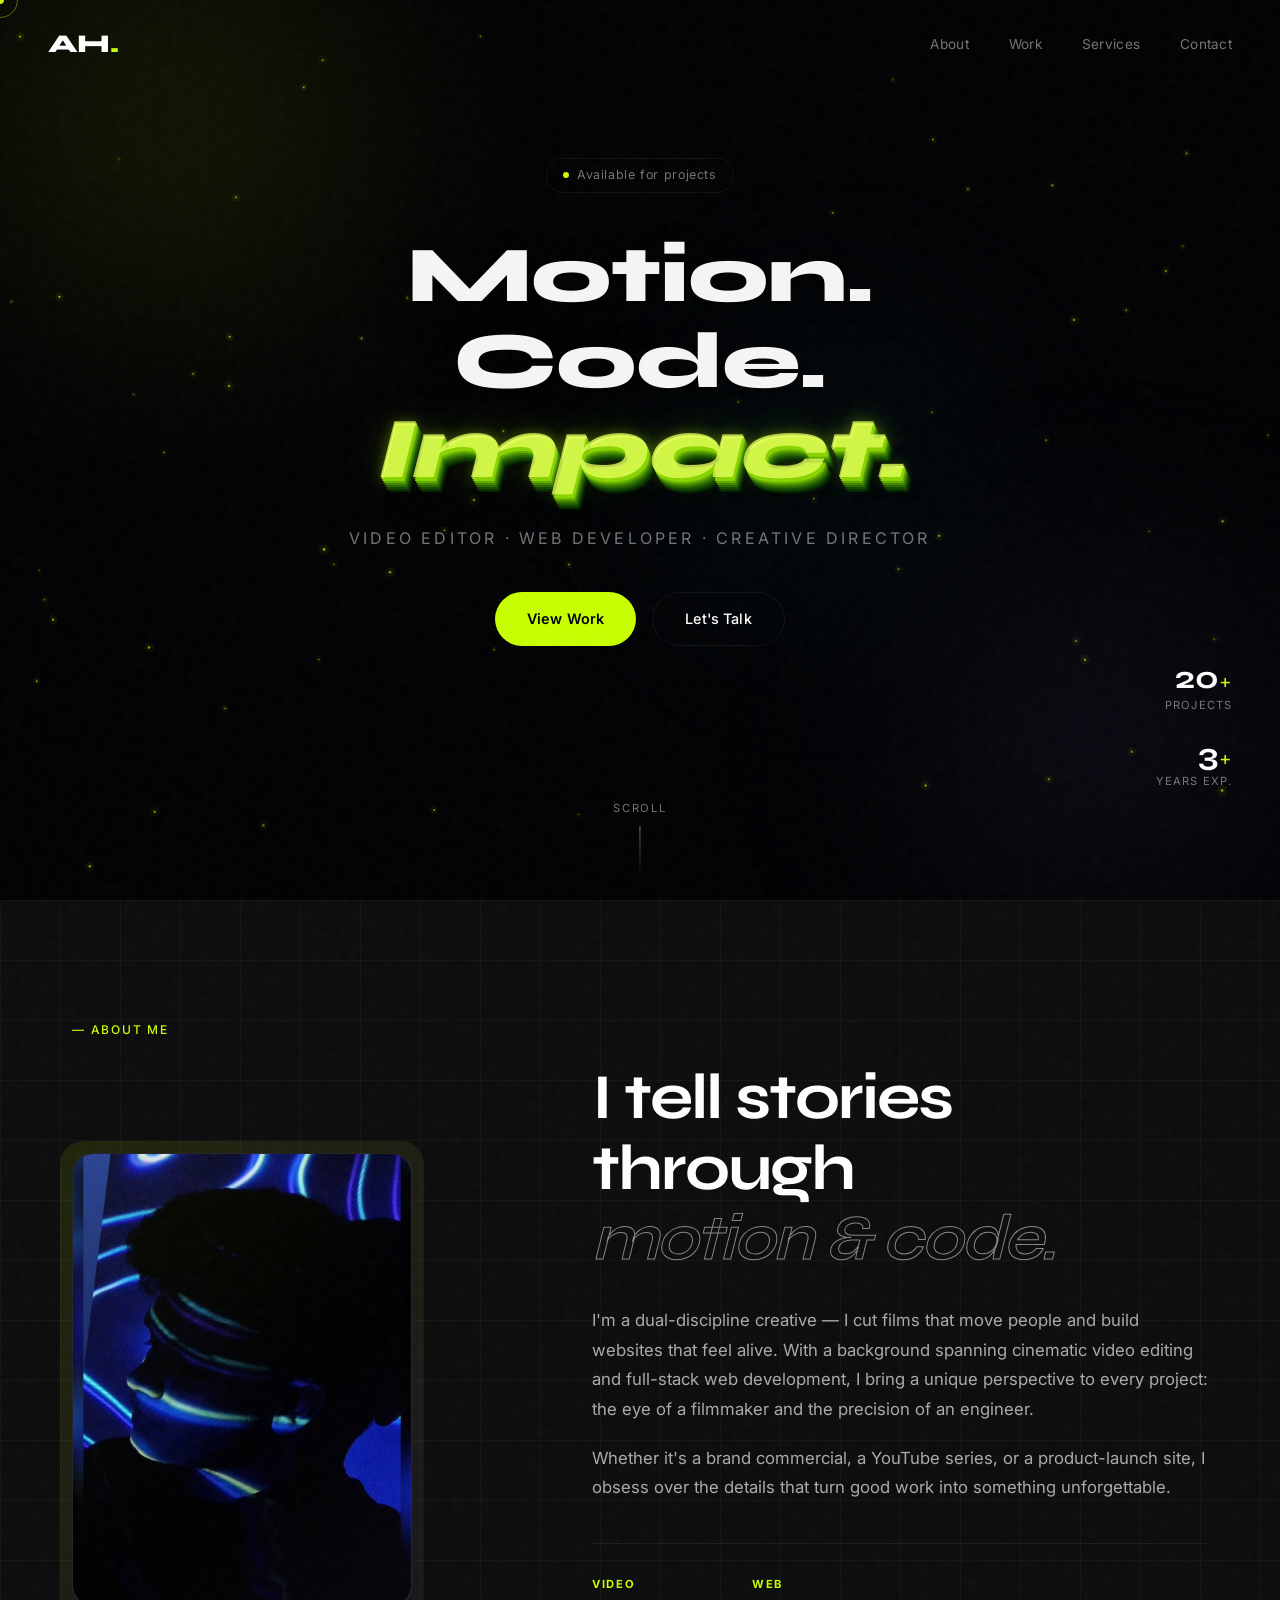
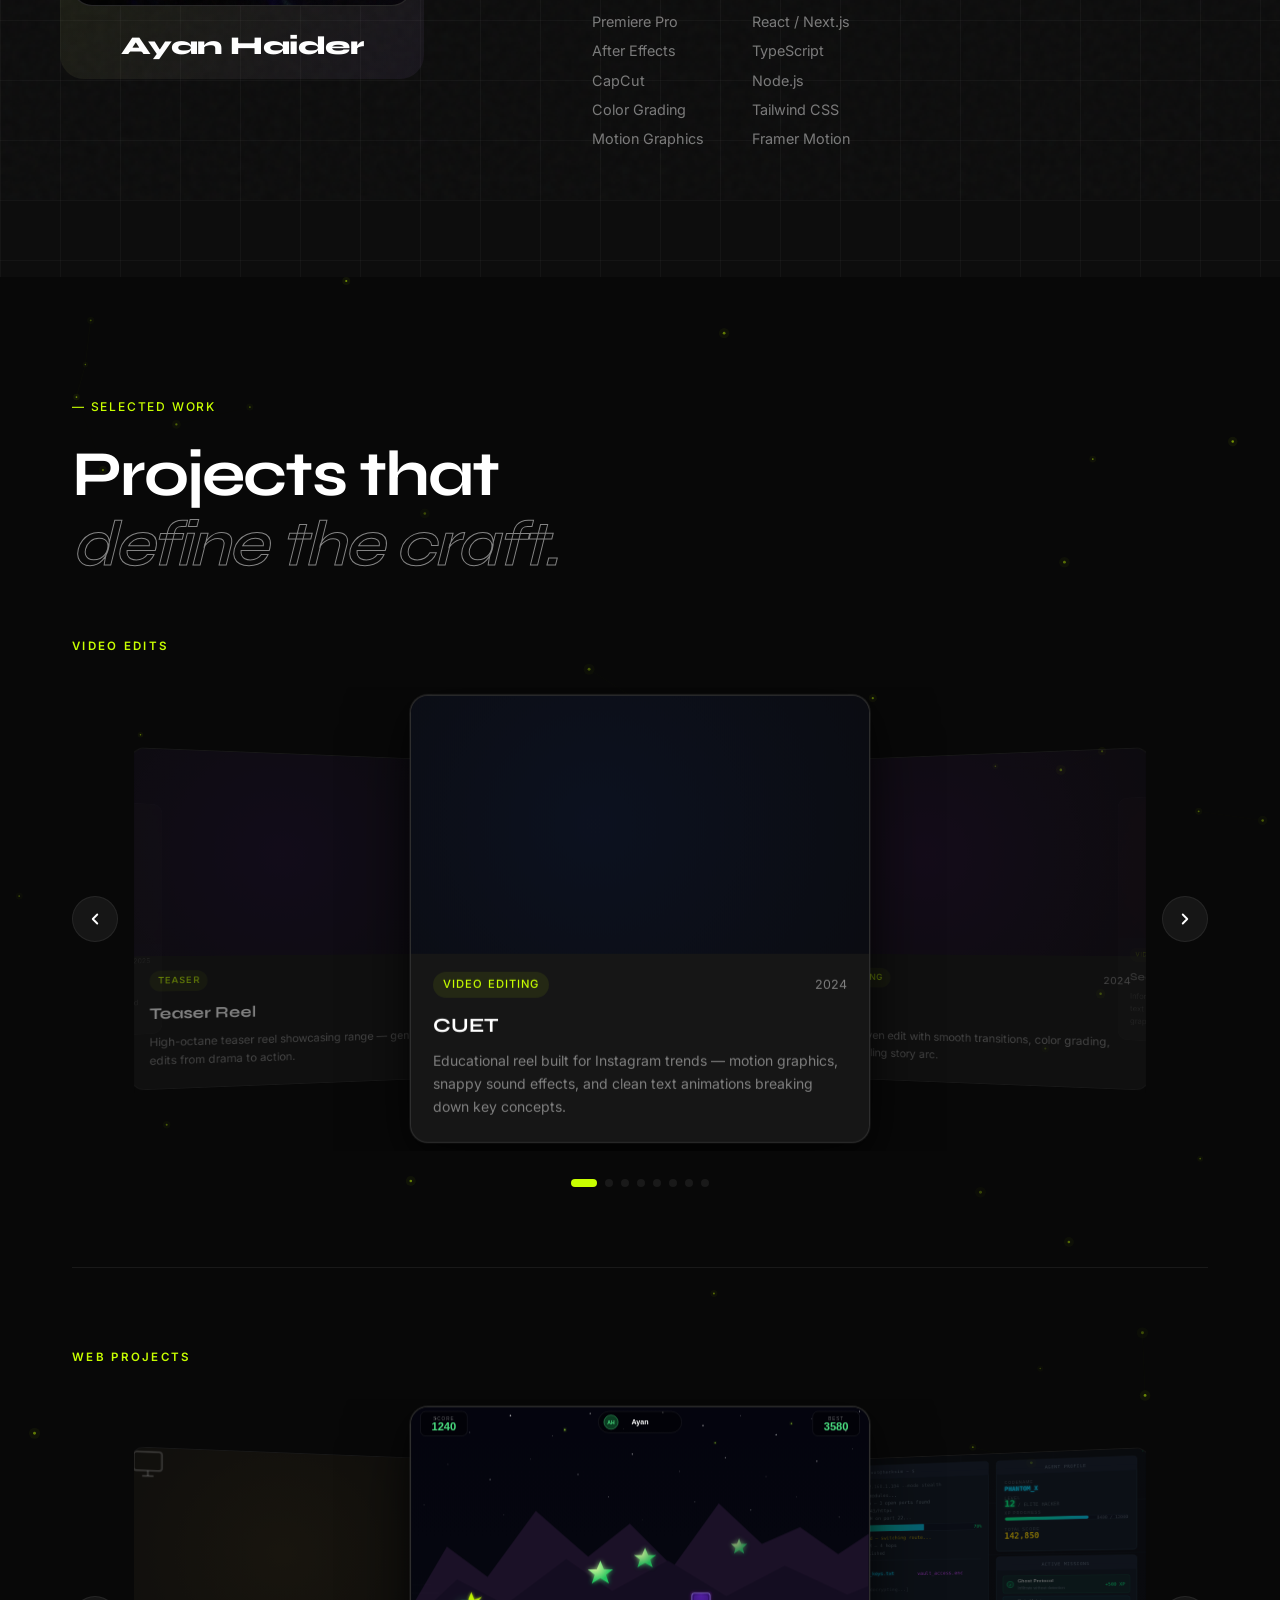
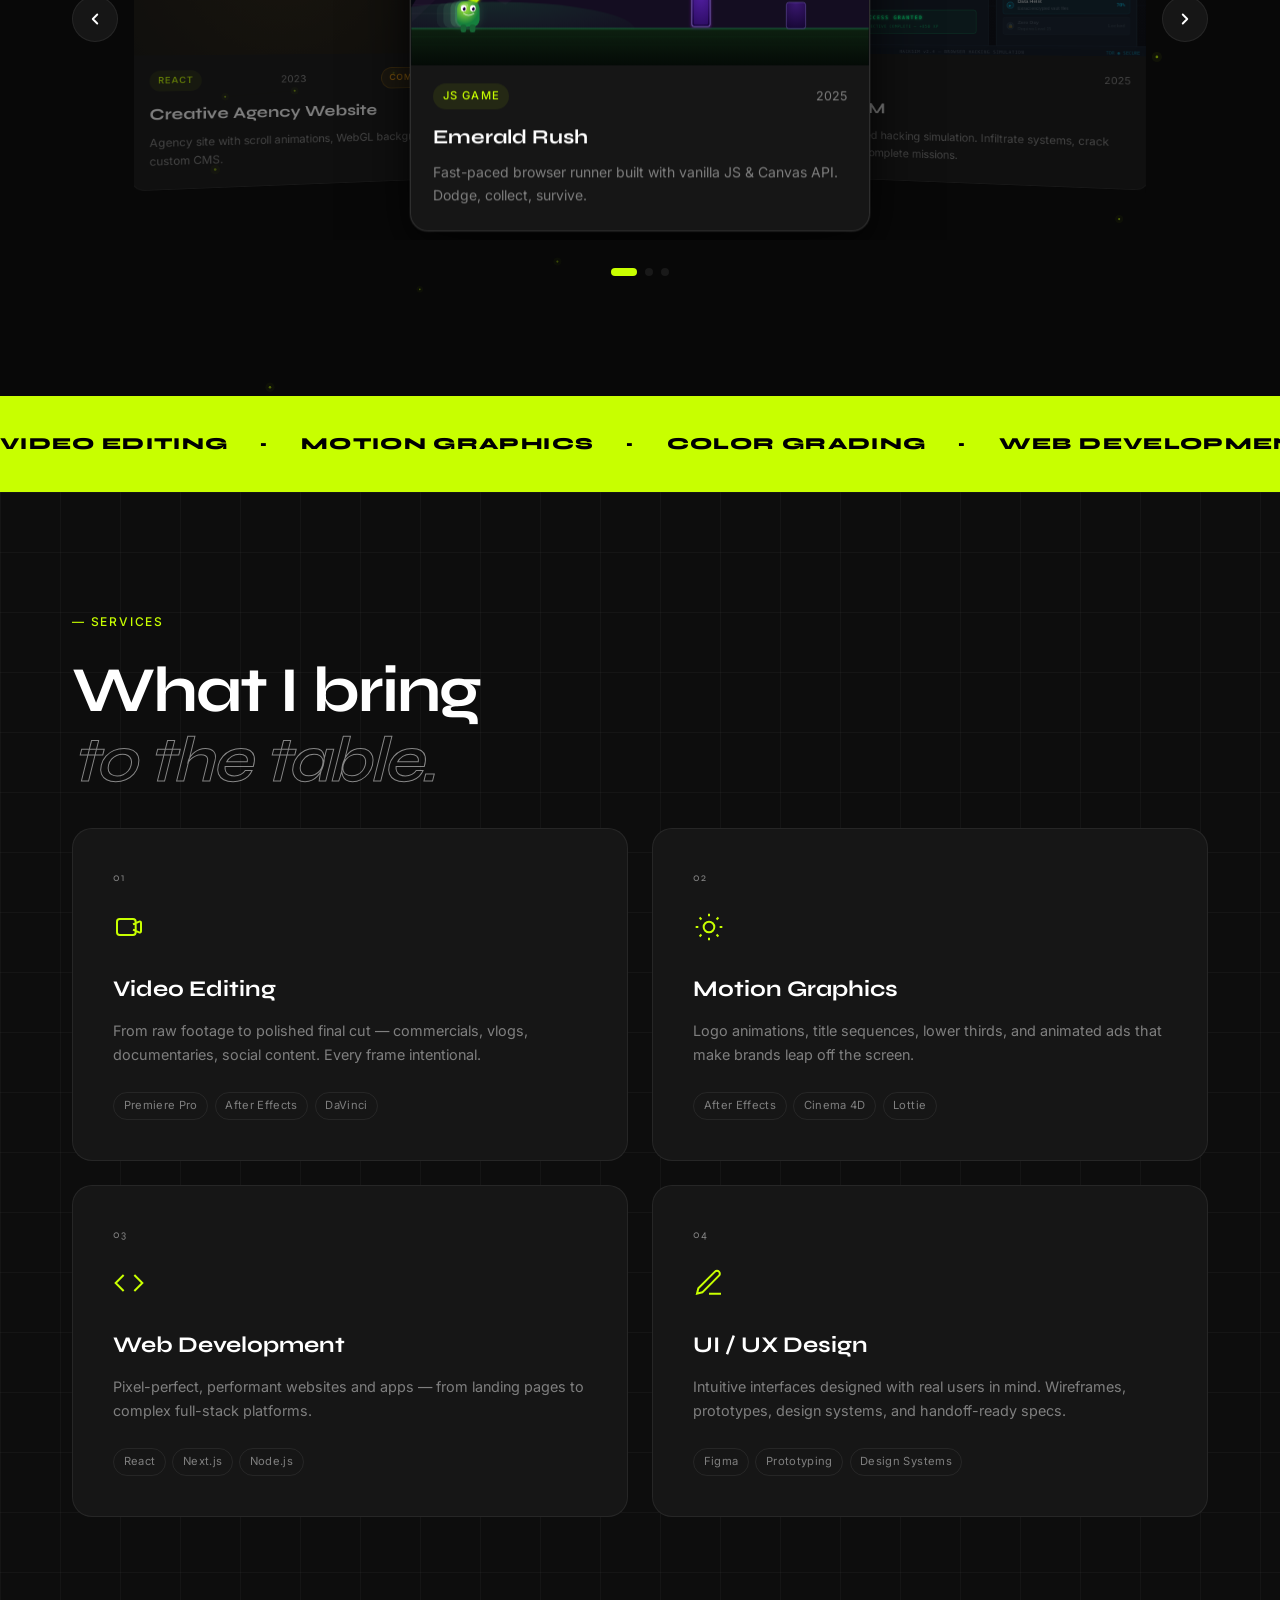
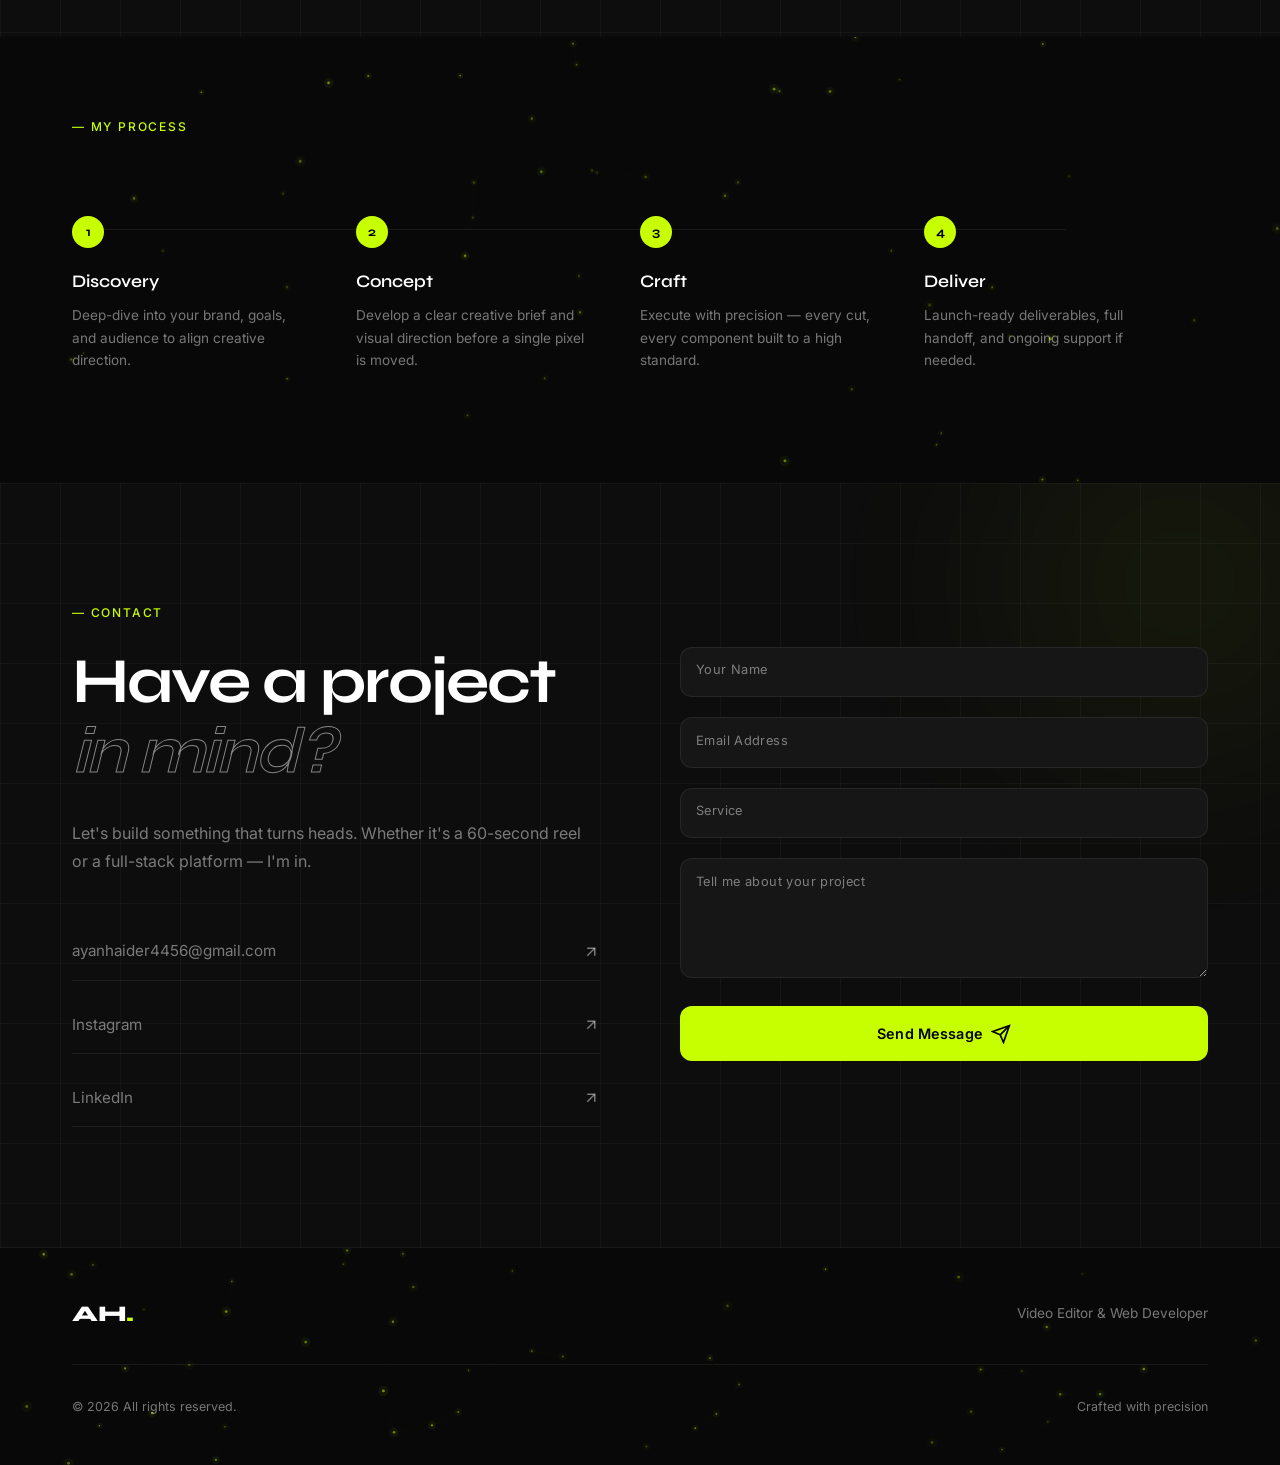
==== commit 6bd2bec8: "Remove TRAILER12, update CUET & Section 45 descriptions" ====
--- a/index.html
+++ b/index.html
@@ -172,7 +172,7 @@
                 <div class="cf-info">
                   <div class="portfolio-meta"><span class="tag">Video Editing</span><span class="year">2024</span></div>
                   <h3>CUET</h3>
-                  <p>Cinematic edit with dynamic cuts, intentional pacing, and a strong visual identity.</p>
+                  <p>Educational reel built for Instagram trends — motion graphics, snappy sound effects, and clean text animations breaking down key concepts.</p>
                 </div>
               </div>
             </div>
@@ -210,7 +210,7 @@
                 <div class="cf-info">
                   <div class="portfolio-meta"><span class="tag">Video Editing</span><span class="year">2024</span></div>
                   <h3>Section 45</h3>
-                  <p>High-energy sequence with beat-synced cuts, VFX touches, and a bold cinematic finish.</p>
+                  <p>Informational Instagram reel highlighting legal articles with bold text overlays, trending audio, and scroll-stopping motion graphics.</p>
                 </div>
               </div>
             </div>
@@ -234,26 +234,8 @@
               </div>
             </div>
 
-            <div class="cf-item" data-video="videoss/hogya.mp4">
-              <div class="cf-card">
-                <div class="cf-thumb">
-                  <div class="thumb-bg" style="--hue:340"></div>
-                  <video class="card-preview" preload="metadata" muted playsinline loop>
-                    <source src="videoss/hogya.mp4" type="video/mp4">
-                  </video>
-                  <div class="cf-play-icon">
-                    <svg width="32" height="32" viewBox="0 0 24 24" fill="currentColor"><polygon points="5 3 19 12 5 21 5 3"/></svg>
-                  </div>
-                </div>
-                <div class="cf-info">
-                  <div class="portfolio-meta"><span class="tag">Video Editing</span><span class="year">2024</span></div>
-                  <h3>TRAILER12</h3>
-                  <p>Energetic cut built around a punchy audio drop — tight transitions and bold color grade.</p>
-                </div>
-              </div>
-            </div>
-
-            <div class="cf-item" data-video="videoss/merchant3.mp4">
+
+<div class="cf-item" data-video="videoss/merchant3.mp4">
               <div class="cf-card">
                 <div class="cf-thumb">
                   <div class="thumb-bg" style="--hue:205"></div>
@@ -343,7 +325,6 @@
           <button class="cf-dot" aria-label="Slide 6"></button>
           <button class="cf-dot" aria-label="Slide 7"></button>
           <button class="cf-dot" aria-label="Slide 8"></button>
-          <button class="cf-dot" aria-label="Slide 9"></button>
         </div>
       </div>
 
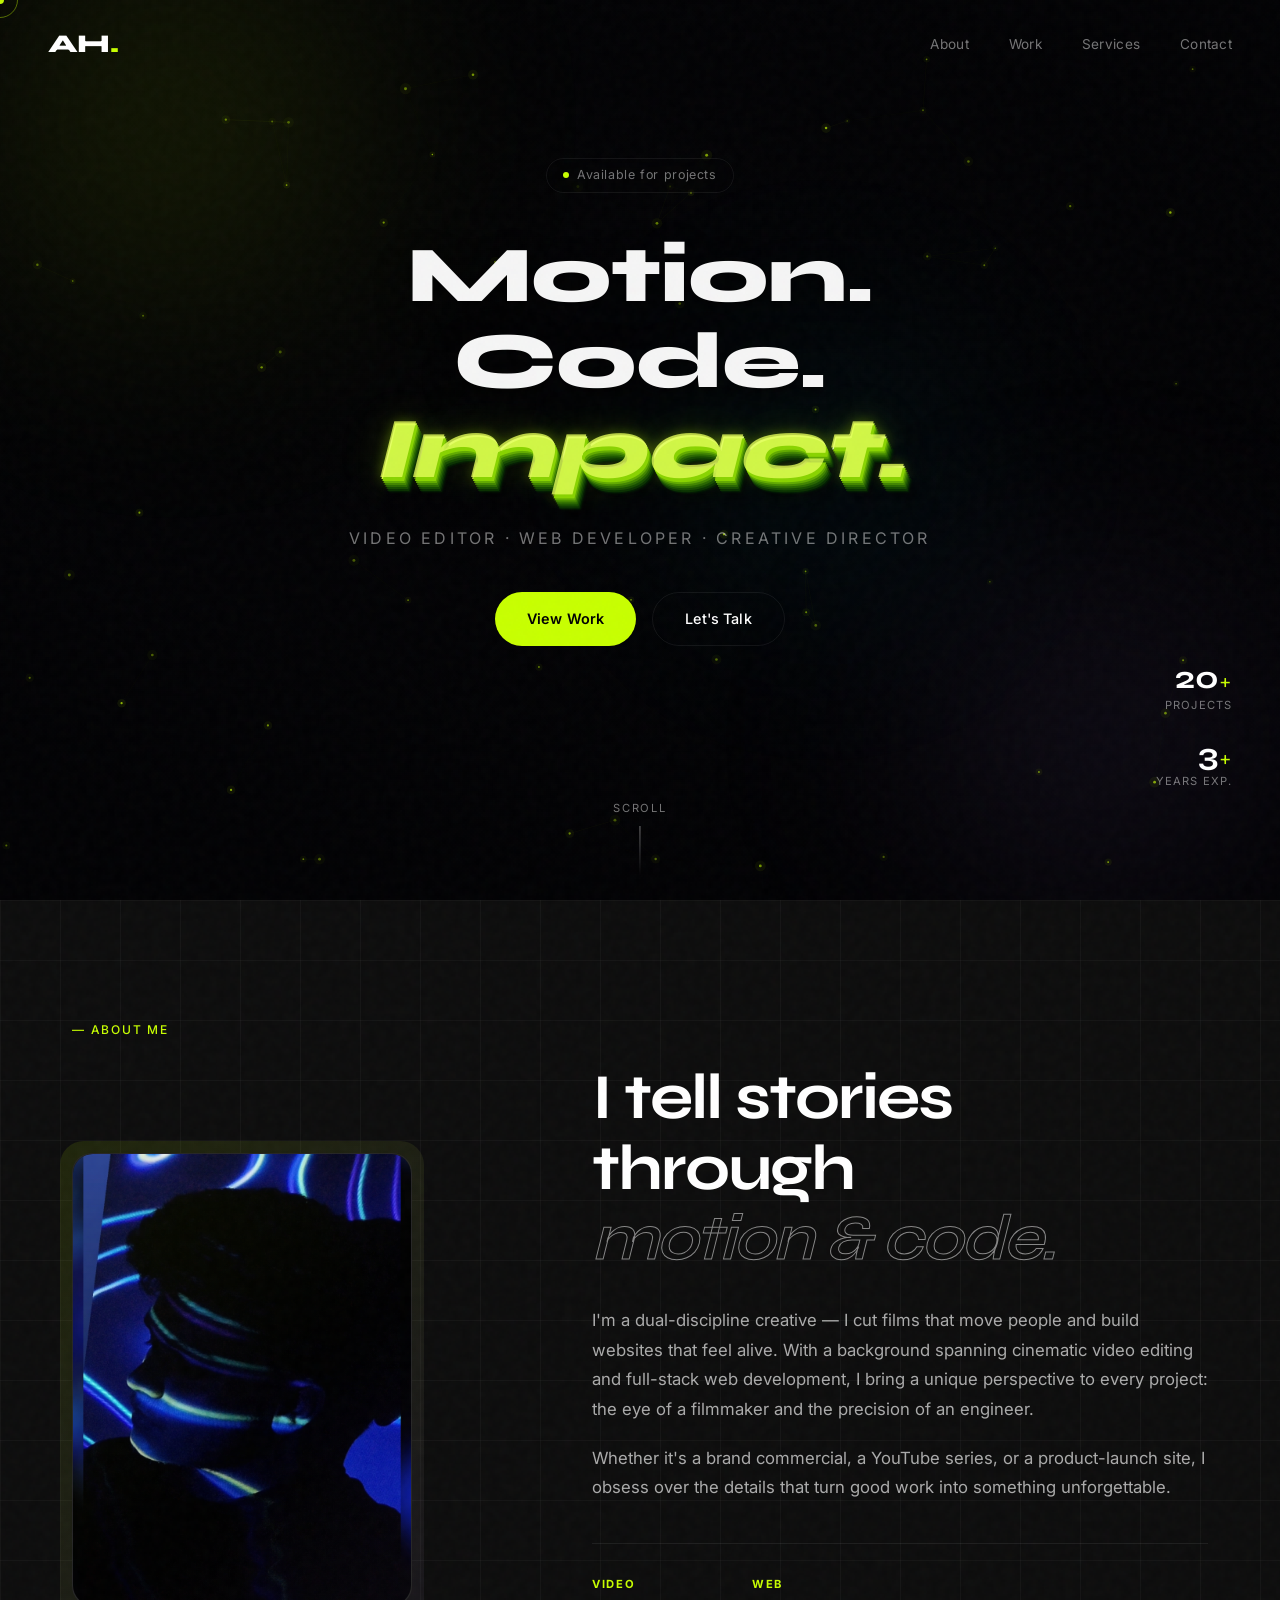
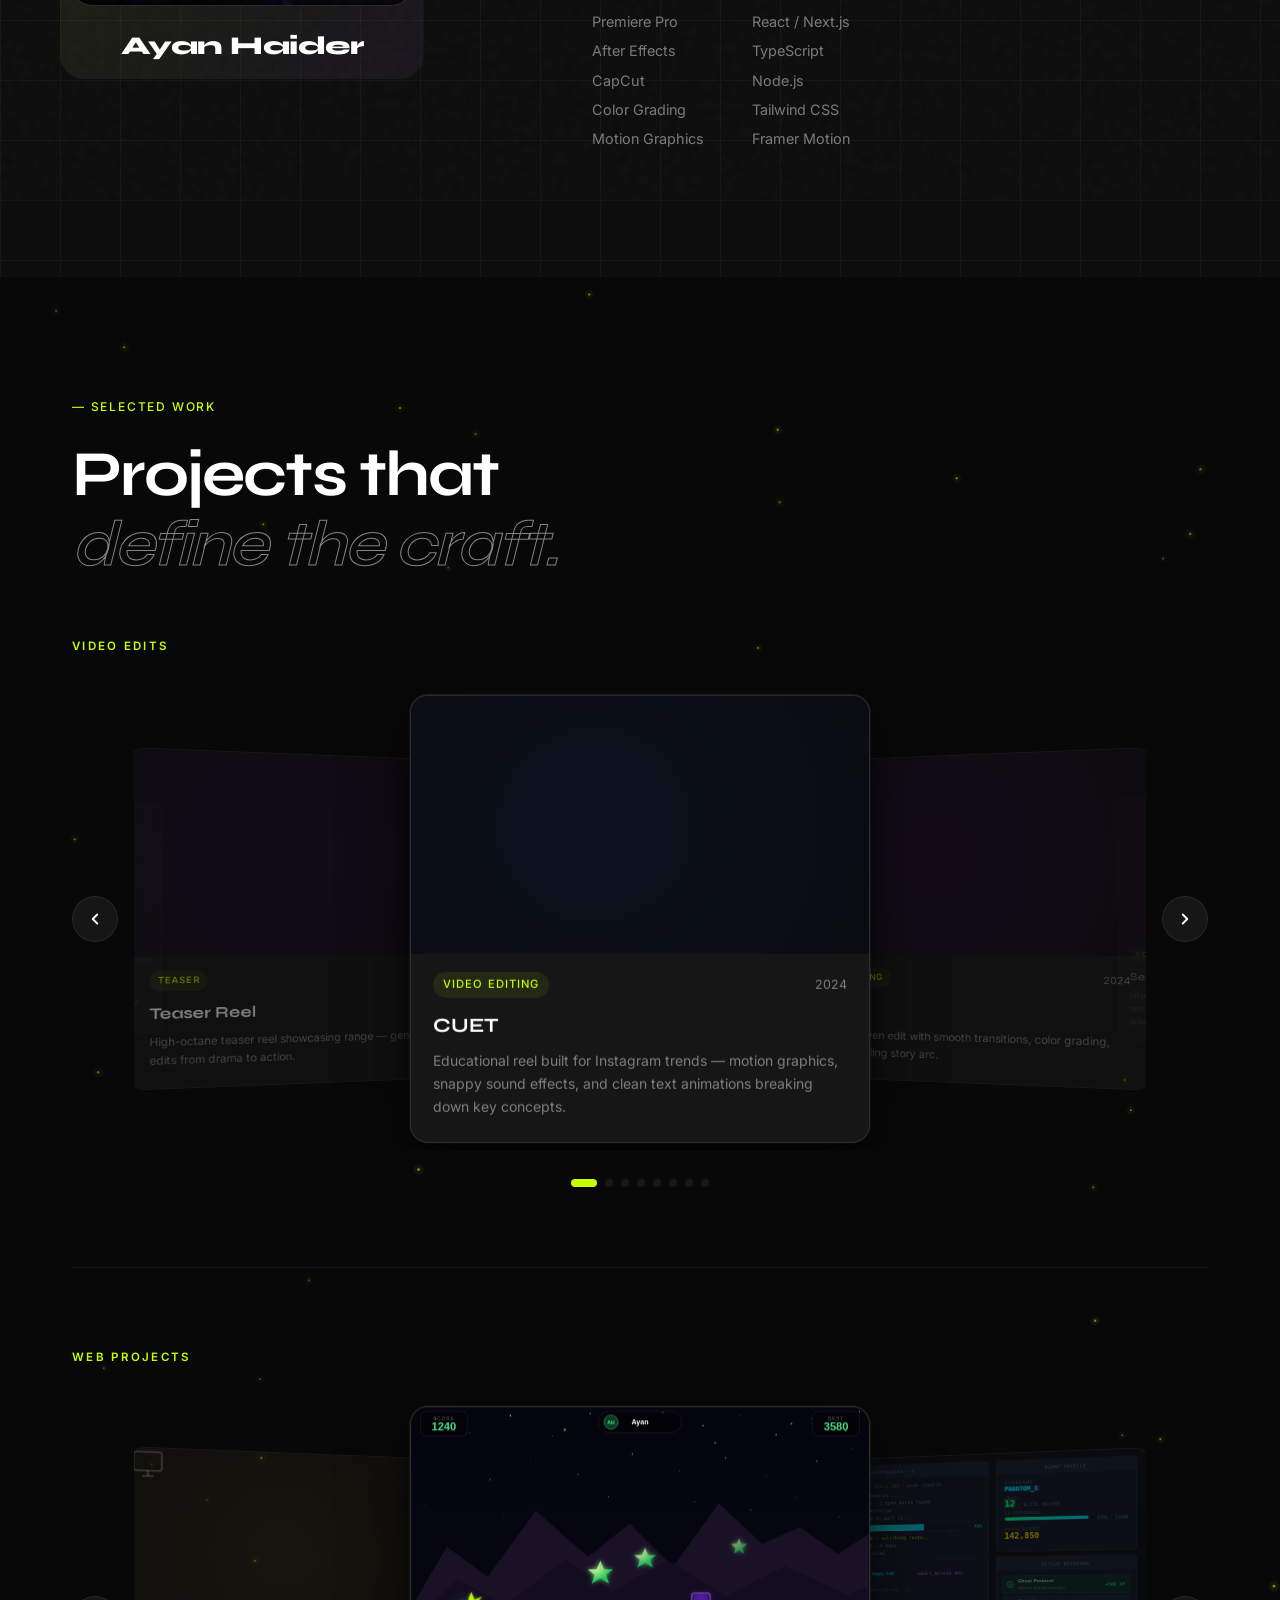
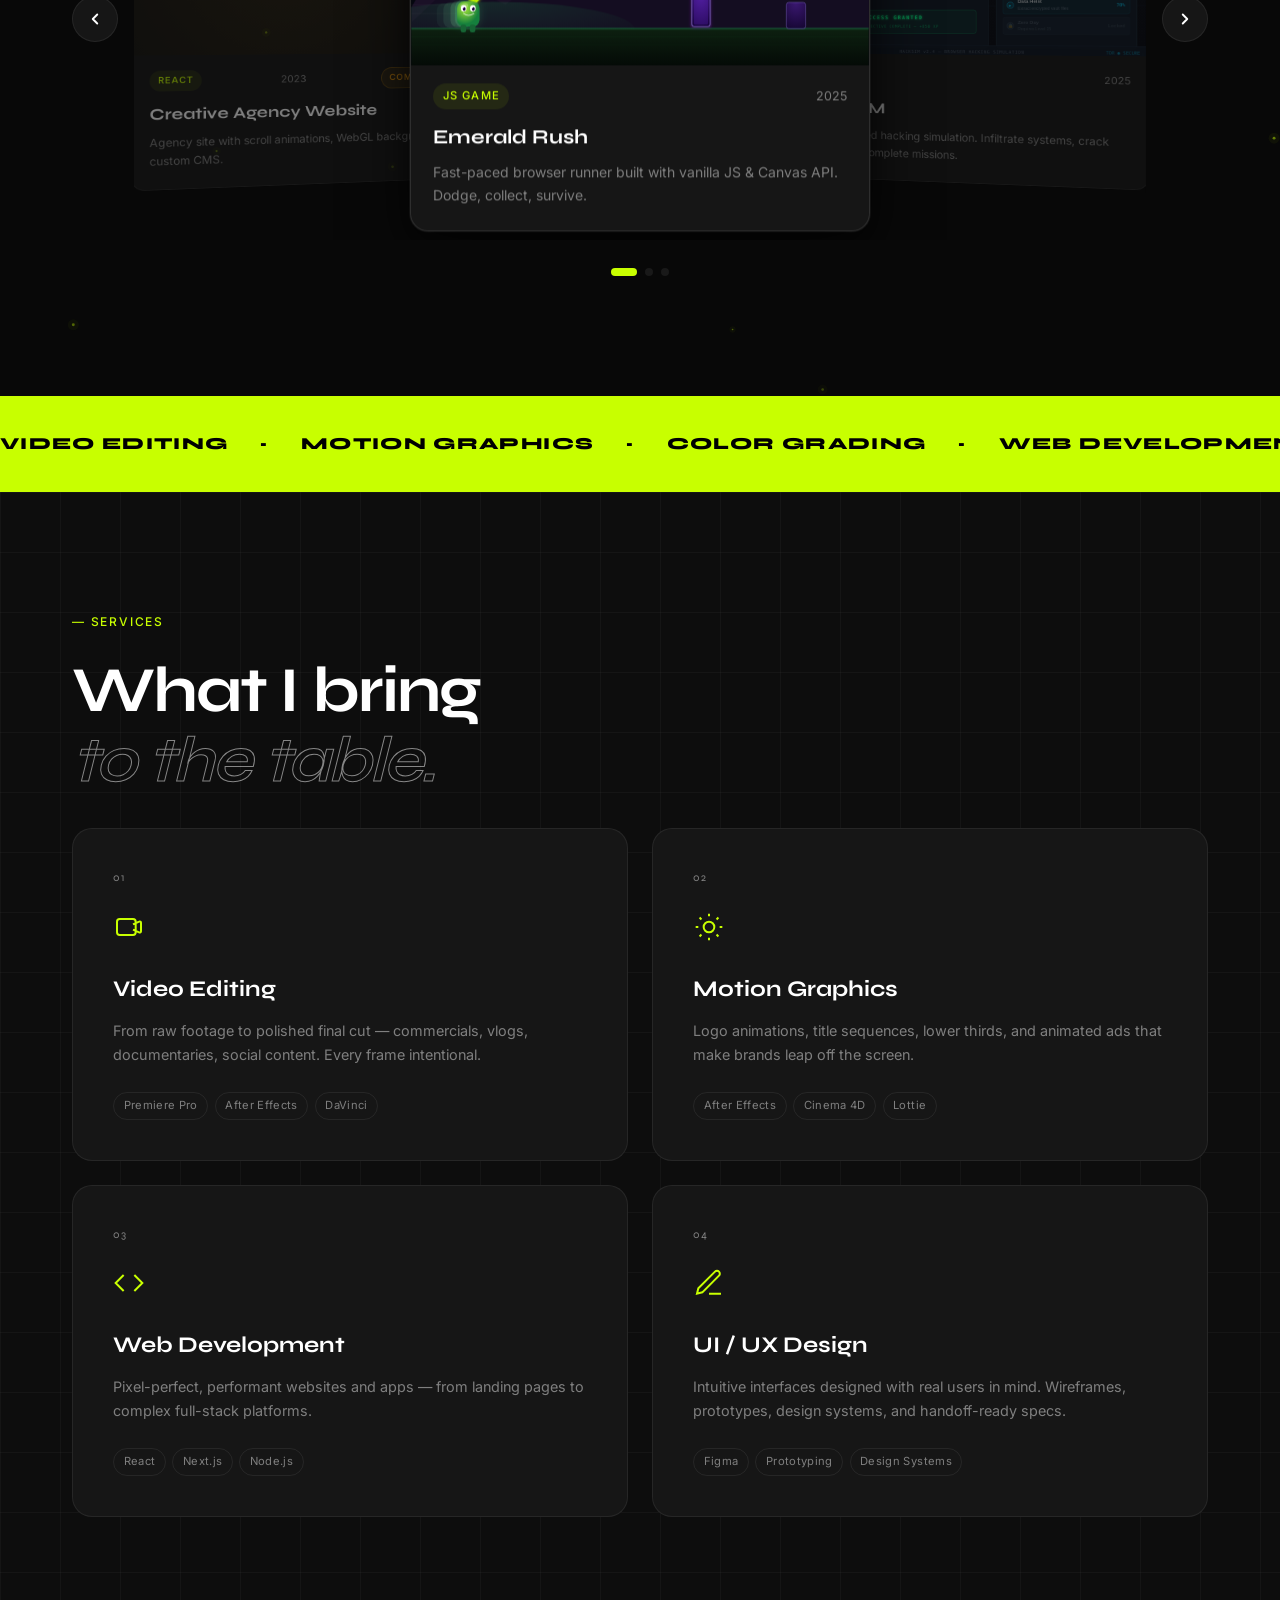
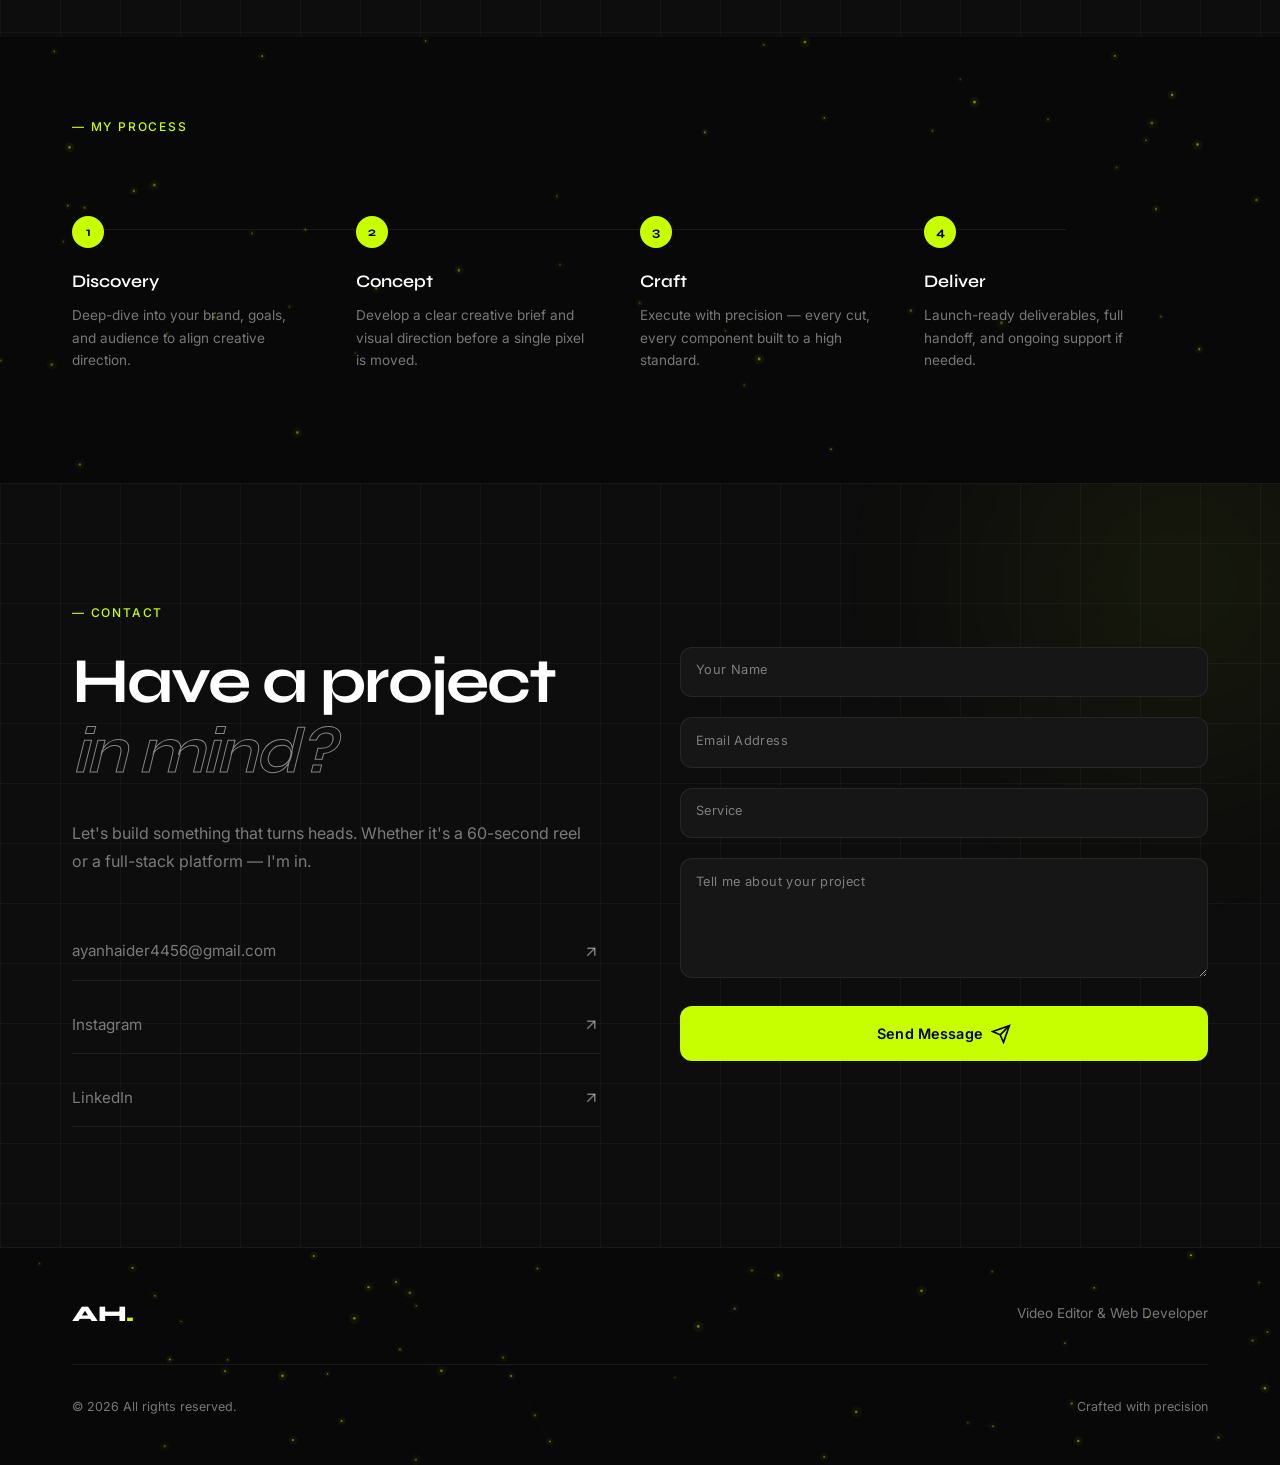
==== commit f5a5ba69: "Add real Instagram and LinkedIn links" ====
--- a/index.html
+++ b/index.html
@@ -540,11 +540,11 @@
               <span>ayanhaider4456@gmail.com</span>
               <svg width="18" height="18" viewBox="0 0 24 24" fill="none" stroke="currentColor" stroke-width="2"><line x1="7" y1="17" x2="17" y2="7"/><polyline points="7 7 17 7 17 17"/></svg>
             </a>
-            <a href="https://instagram.com" target="_blank" rel="noopener" class="contact-link">
+            <a href="https://www.instagram.com/ayn.tme?igsh=MTk5cWcwMWQzOHUxMQ==" target="_blank" rel="noopener" class="contact-link">
               <span>Instagram</span>
               <svg width="18" height="18" viewBox="0 0 24 24" fill="none" stroke="currentColor" stroke-width="2"><line x1="7" y1="17" x2="17" y2="7"/><polyline points="7 7 17 7 17 17"/></svg>
             </a>
-            <a href="https://linkedin.com" target="_blank" rel="noopener" class="contact-link">
+            <a href="https://www.linkedin.com/in/ayanhaider1?utm_source=share_via&utm_content=profile&utm_medium=member_android" target="_blank" rel="noopener" class="contact-link">
               <span>LinkedIn</span>
               <svg width="18" height="18" viewBox="0 0 24 24" fill="none" stroke="currentColor" stroke-width="2"><line x1="7" y1="17" x2="17" y2="7"/><polyline points="7 7 17 7 17 17"/></svg>
             </a>
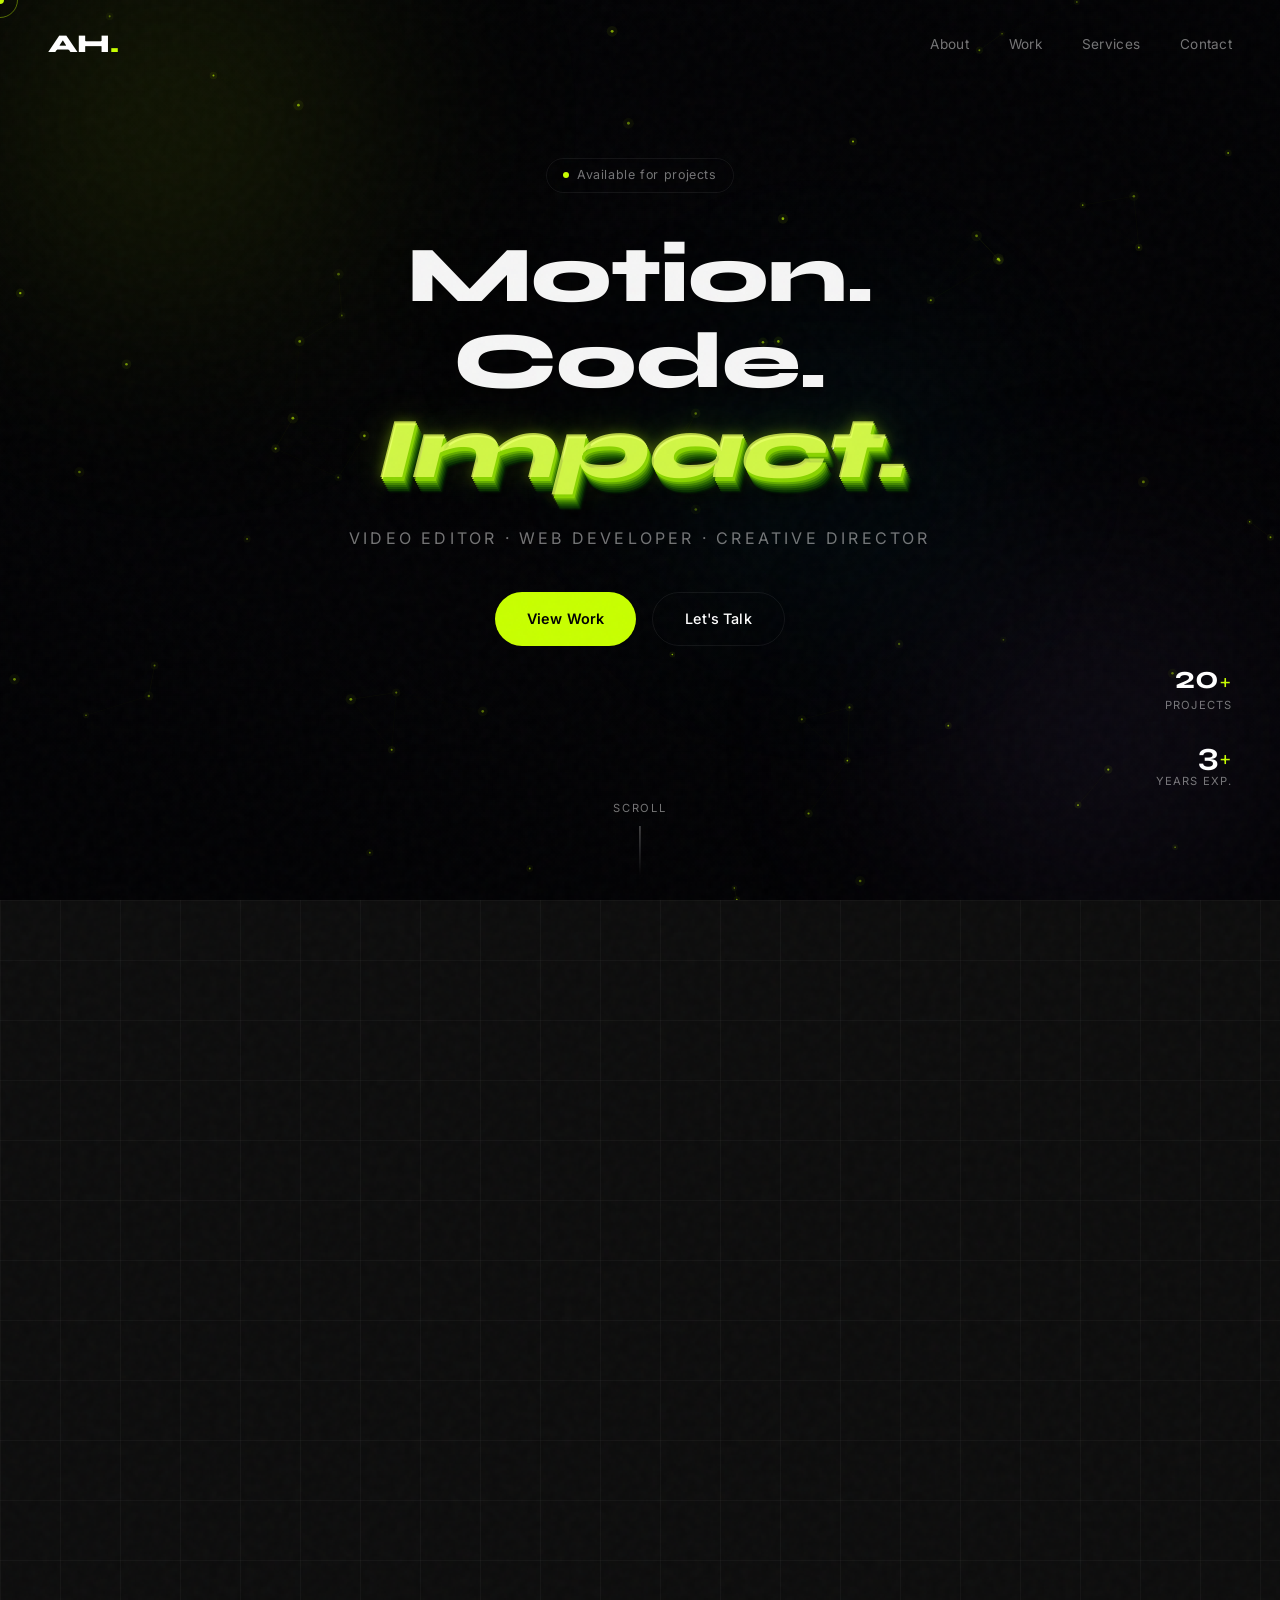
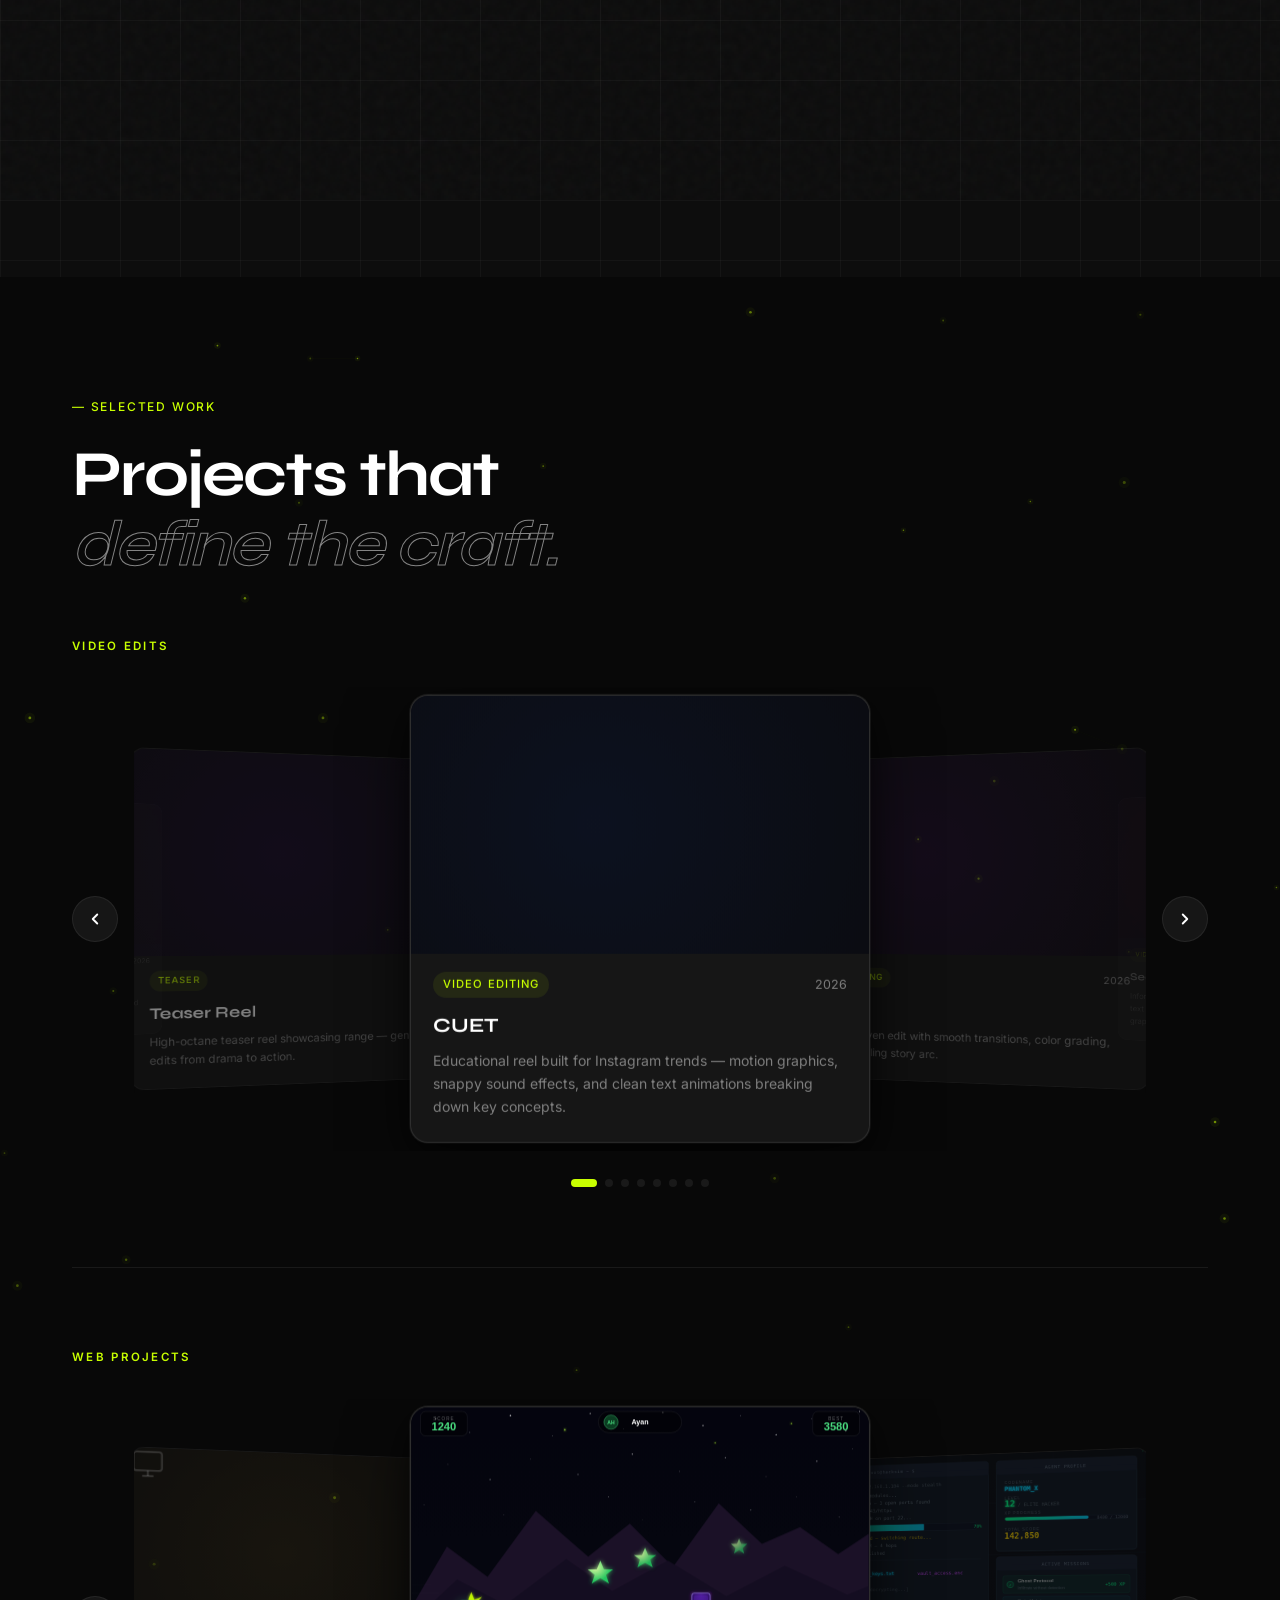
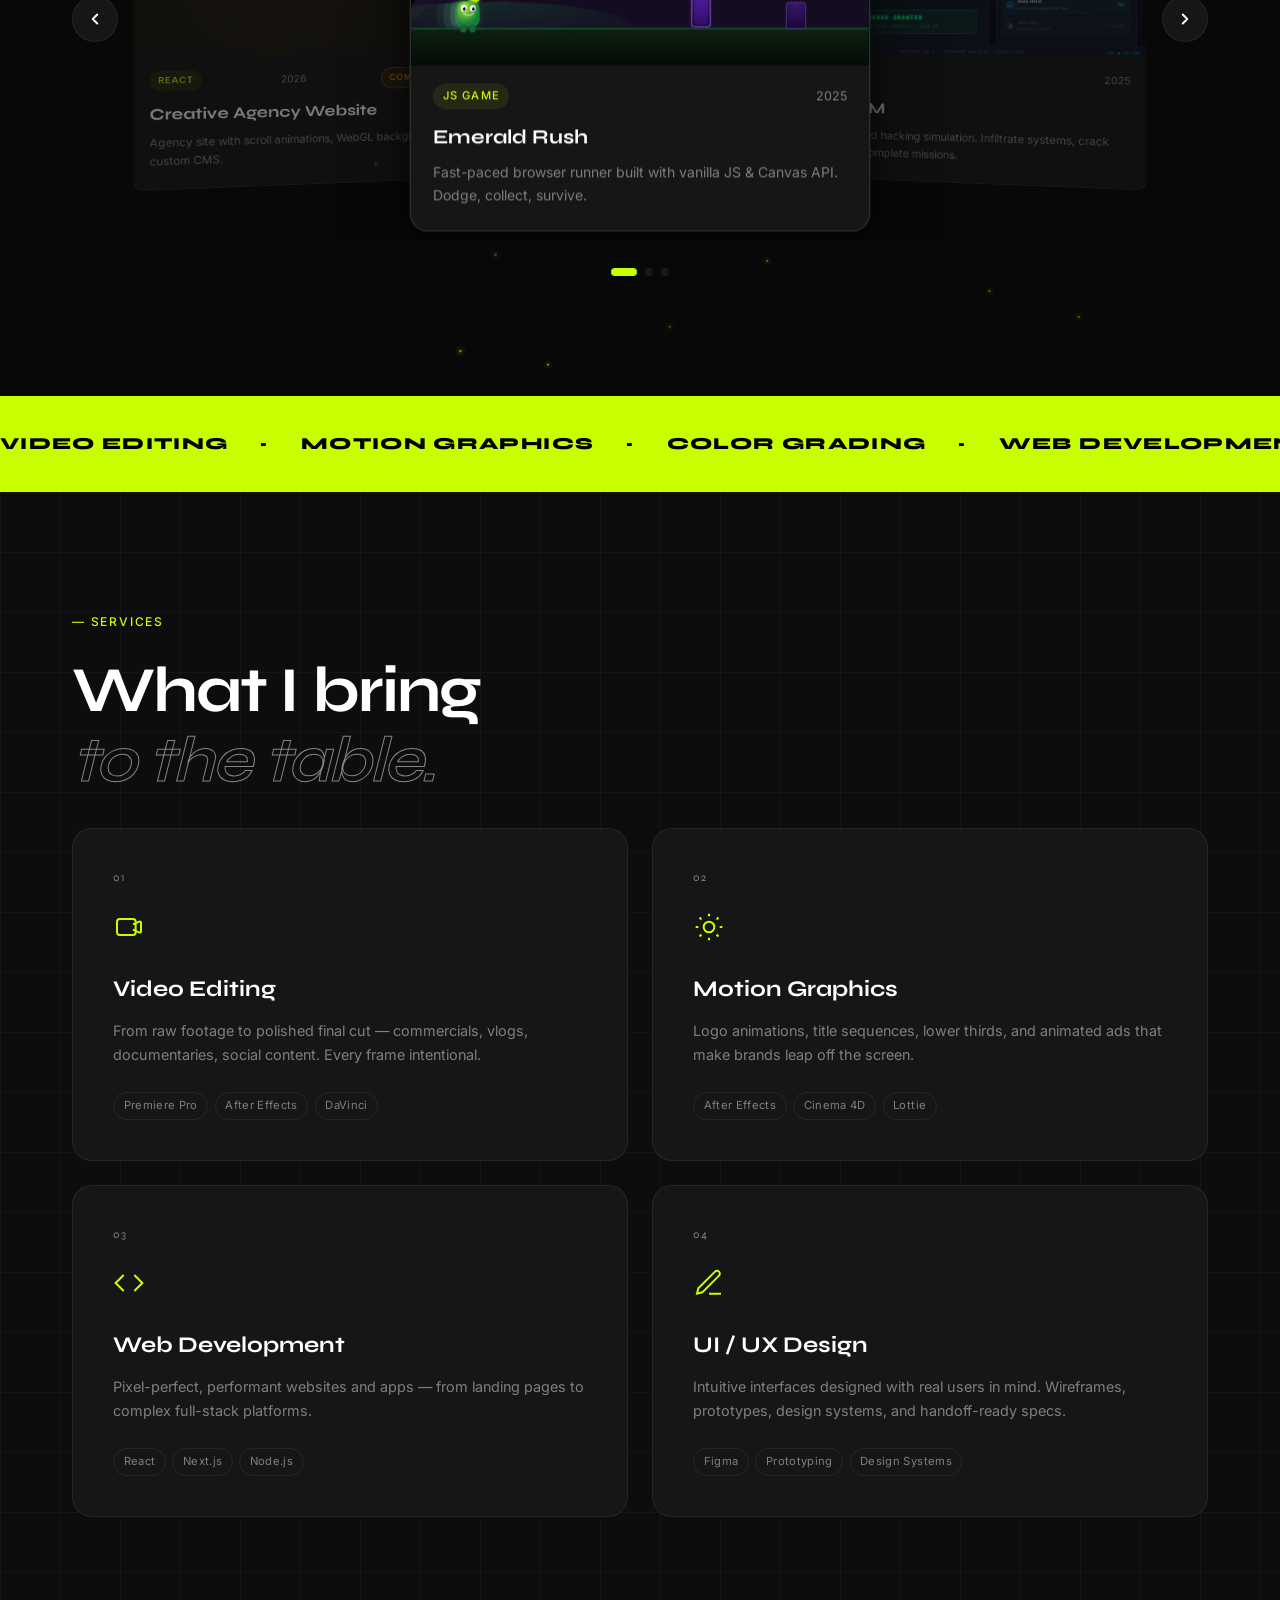
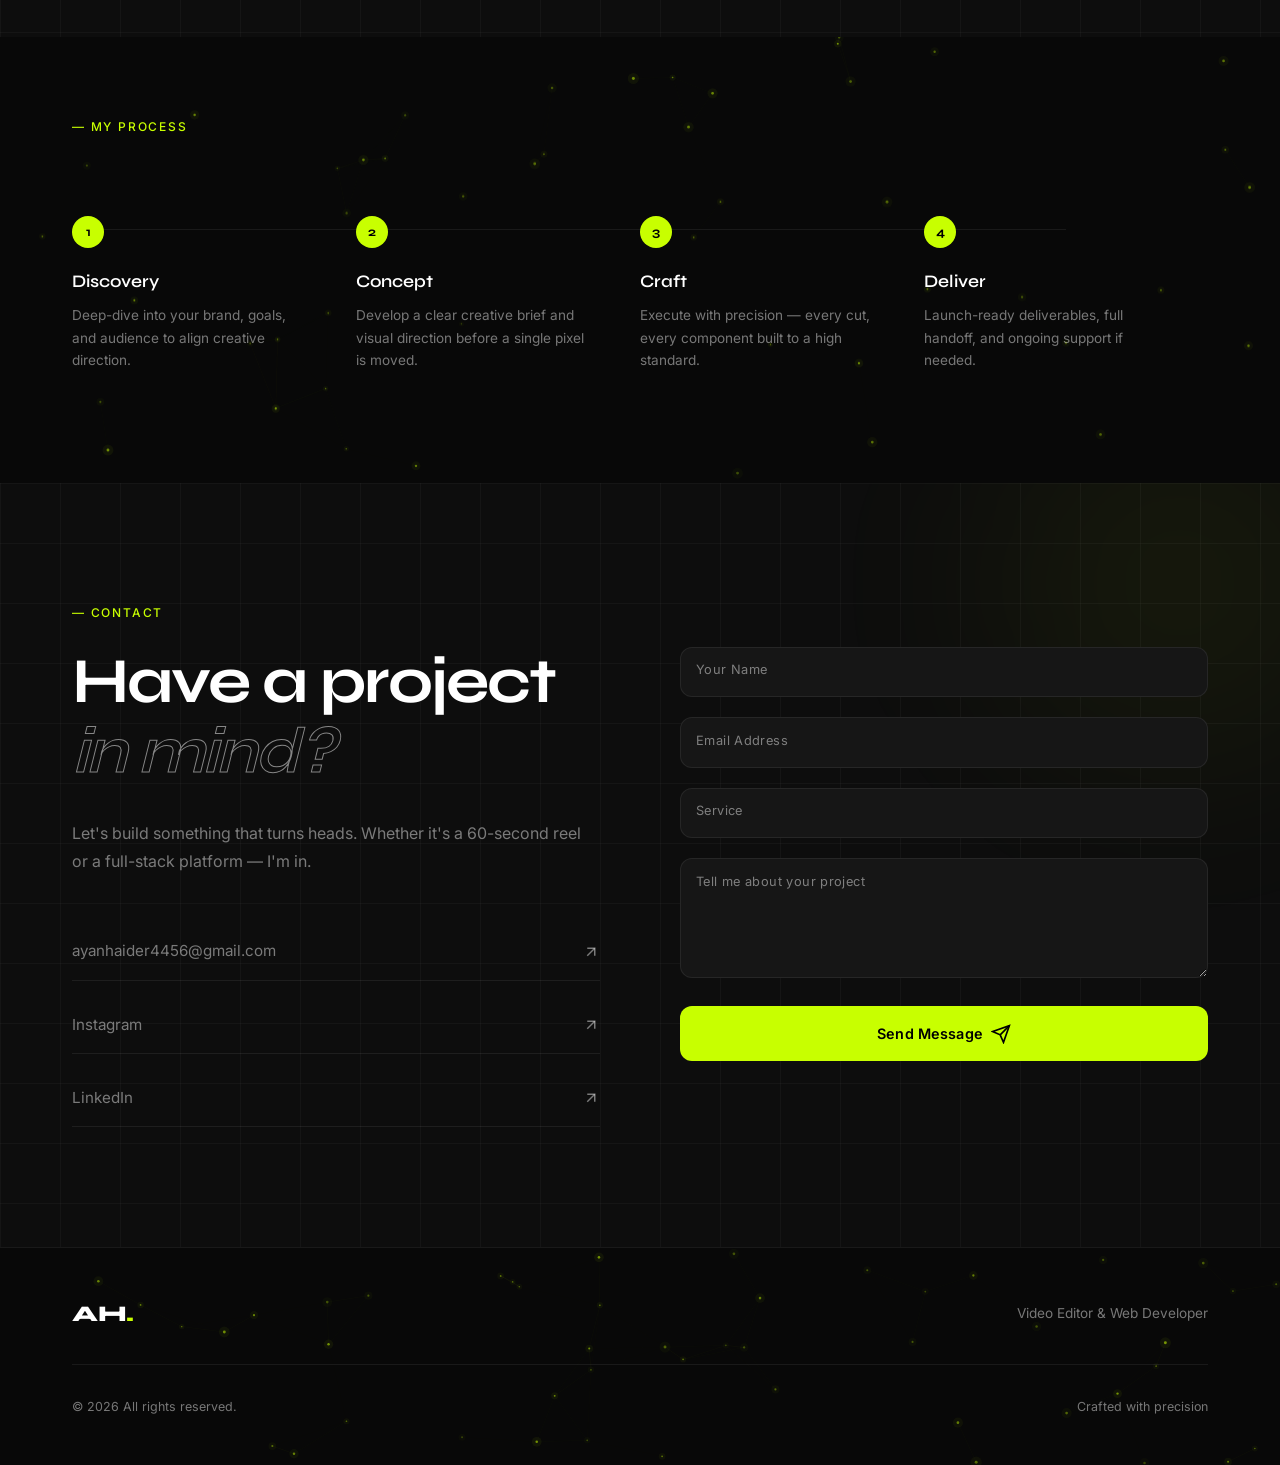
==== commit 06a1f3ed: "Update all video years to 2026, Creative Agency Website year to 2026" ====
--- a/index.html
+++ b/index.html
@@ -170,7 +170,7 @@
                   </div>
                 </div>
                 <div class="cf-info">
-                  <div class="portfolio-meta"><span class="tag">Video Editing</span><span class="year">2024</span></div>
+                  <div class="portfolio-meta"><span class="tag">Video Editing</span><span class="year">2026</span></div>
                   <h3>CUET</h3>
                   <p>Educational reel built for Instagram trends — motion graphics, snappy sound effects, and clean text animations breaking down key concepts.</p>
                 </div>
@@ -189,7 +189,7 @@
                   </div>
                 </div>
                 <div class="cf-info">
-                  <div class="portfolio-meta"><span class="tag">Video Editing</span><span class="year">2024</span></div>
+                  <div class="portfolio-meta"><span class="tag">Video Editing</span><span class="year">2026</span></div>
                   <h3>LOAN</h3>
                   <p>Narrative-driven edit with smooth transitions, color grading, and a compelling story arc.</p>
                 </div>
@@ -208,7 +208,7 @@
                   </div>
                 </div>
                 <div class="cf-info">
-                  <div class="portfolio-meta"><span class="tag">Video Editing</span><span class="year">2024</span></div>
+                  <div class="portfolio-meta"><span class="tag">Video Editing</span><span class="year">2026</span></div>
                   <h3>Section 45</h3>
                   <p>Informational Instagram reel highlighting legal articles with bold text overlays, trending audio, and scroll-stopping motion graphics.</p>
                 </div>
@@ -227,7 +227,7 @@
                   </div>
                 </div>
                 <div class="cf-info">
-                  <div class="portfolio-meta"><span class="tag">Video Editing</span><span class="year">2024</span></div>
+                  <div class="portfolio-meta"><span class="tag">Video Editing</span><span class="year">2026</span></div>
                   <h3>TRAILER11</h3>
                   <p>Forward-moving narrative piece with layered soundscape and deliberate visual rhythm.</p>
                 </div>
@@ -247,7 +247,7 @@
                   </div>
                 </div>
                 <div class="cf-info">
-                  <div class="portfolio-meta"><span class="tag">Video Editing</span><span class="year">2024</span></div>
+                  <div class="portfolio-meta"><span class="tag">Video Editing</span><span class="year">2026</span></div>
                   <h3>Merchant Navy</h3>
                   <p>Ocean-themed cinematic reel — wide shots, atmospheric grade, and a steady epic pace.</p>
                 </div>
@@ -266,7 +266,7 @@
                   </div>
                 </div>
                 <div class="cf-info">
-                  <div class="portfolio-meta"><span class="tag">Video Editing</span><span class="year">2024</span></div>
+                  <div class="portfolio-meta"><span class="tag">Video Editing</span><span class="year">2026</span></div>
                   <h3>Merchant Navy — Z</h3>
                   <p>Alternate cut with tighter pacing, added motion blur, and a reworked colour story.</p>
                 </div>
@@ -285,7 +285,7 @@
                   </div>
                 </div>
                 <div class="cf-info">
-                  <div class="portfolio-meta"><span class="tag">Teaser</span><span class="year">2025</span></div>
+                  <div class="portfolio-meta"><span class="tag">Teaser</span><span class="year">2026</span></div>
                   <h3>New Teaser</h3>
                   <p>Punchy teaser cut built for social — fast hooks, sharp sound design, maximum impact.</p>
                 </div>
@@ -304,7 +304,7 @@
                   </div>
                 </div>
                 <div class="cf-info">
-                  <div class="portfolio-meta"><span class="tag">Teaser</span><span class="year">2025</span></div>
+                  <div class="portfolio-meta"><span class="tag">Teaser</span><span class="year">2026</span></div>
                   <h3>Teaser Reel</h3>
                   <p>High-octane teaser reel showcasing range — genre-bending edits from drama to action.</p>
                 </div>
@@ -379,7 +379,7 @@
                 </div>
                 <div class="cf-info">
                   <div class="portfolio-meta">
-                    <span class="tag">React</span><span class="year">2023</span>
+                    <span class="tag">React</span><span class="year">2026</span>
                     <span class="tag" style="background:rgba(255,180,0,0.1);color:#f59e0b;border:1px solid rgba(245,158,11,0.3);">Coming Soon…</span>
                   </div>
                   <h3>Creative Agency Website</h3>
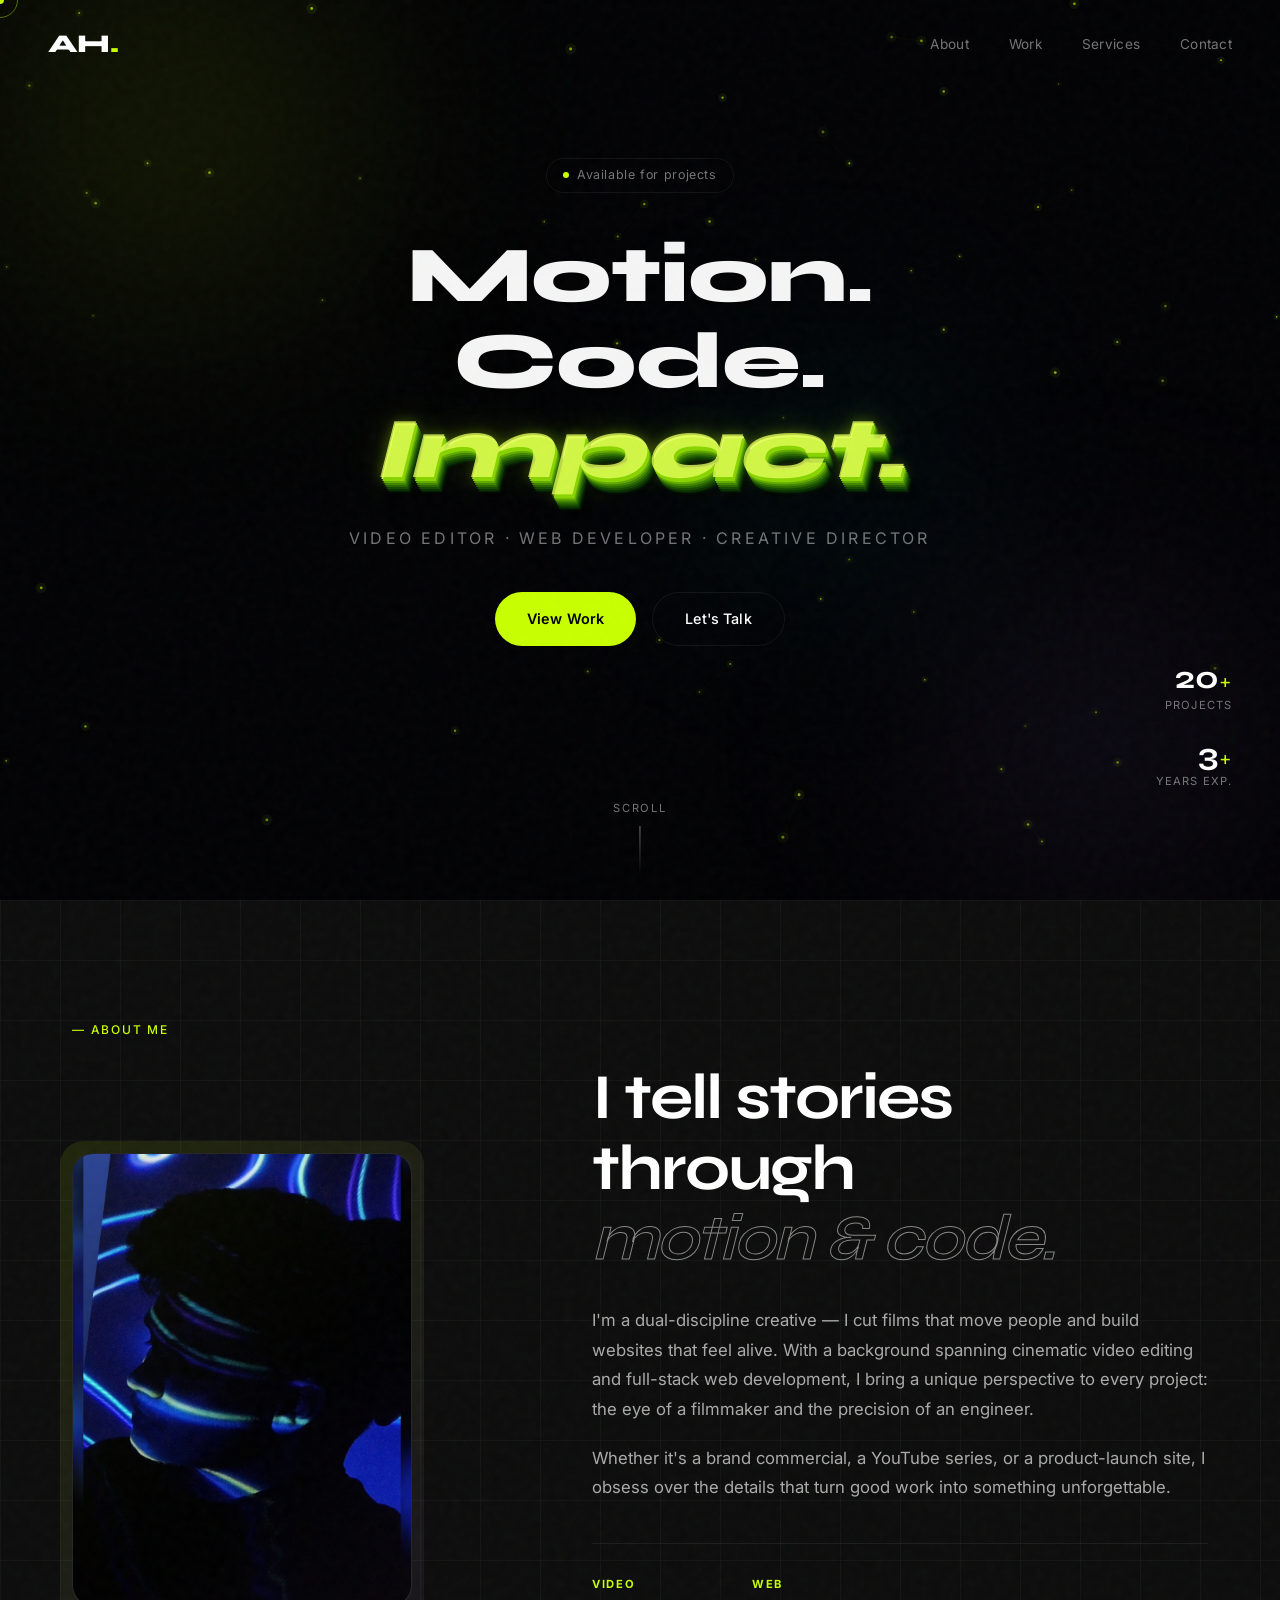
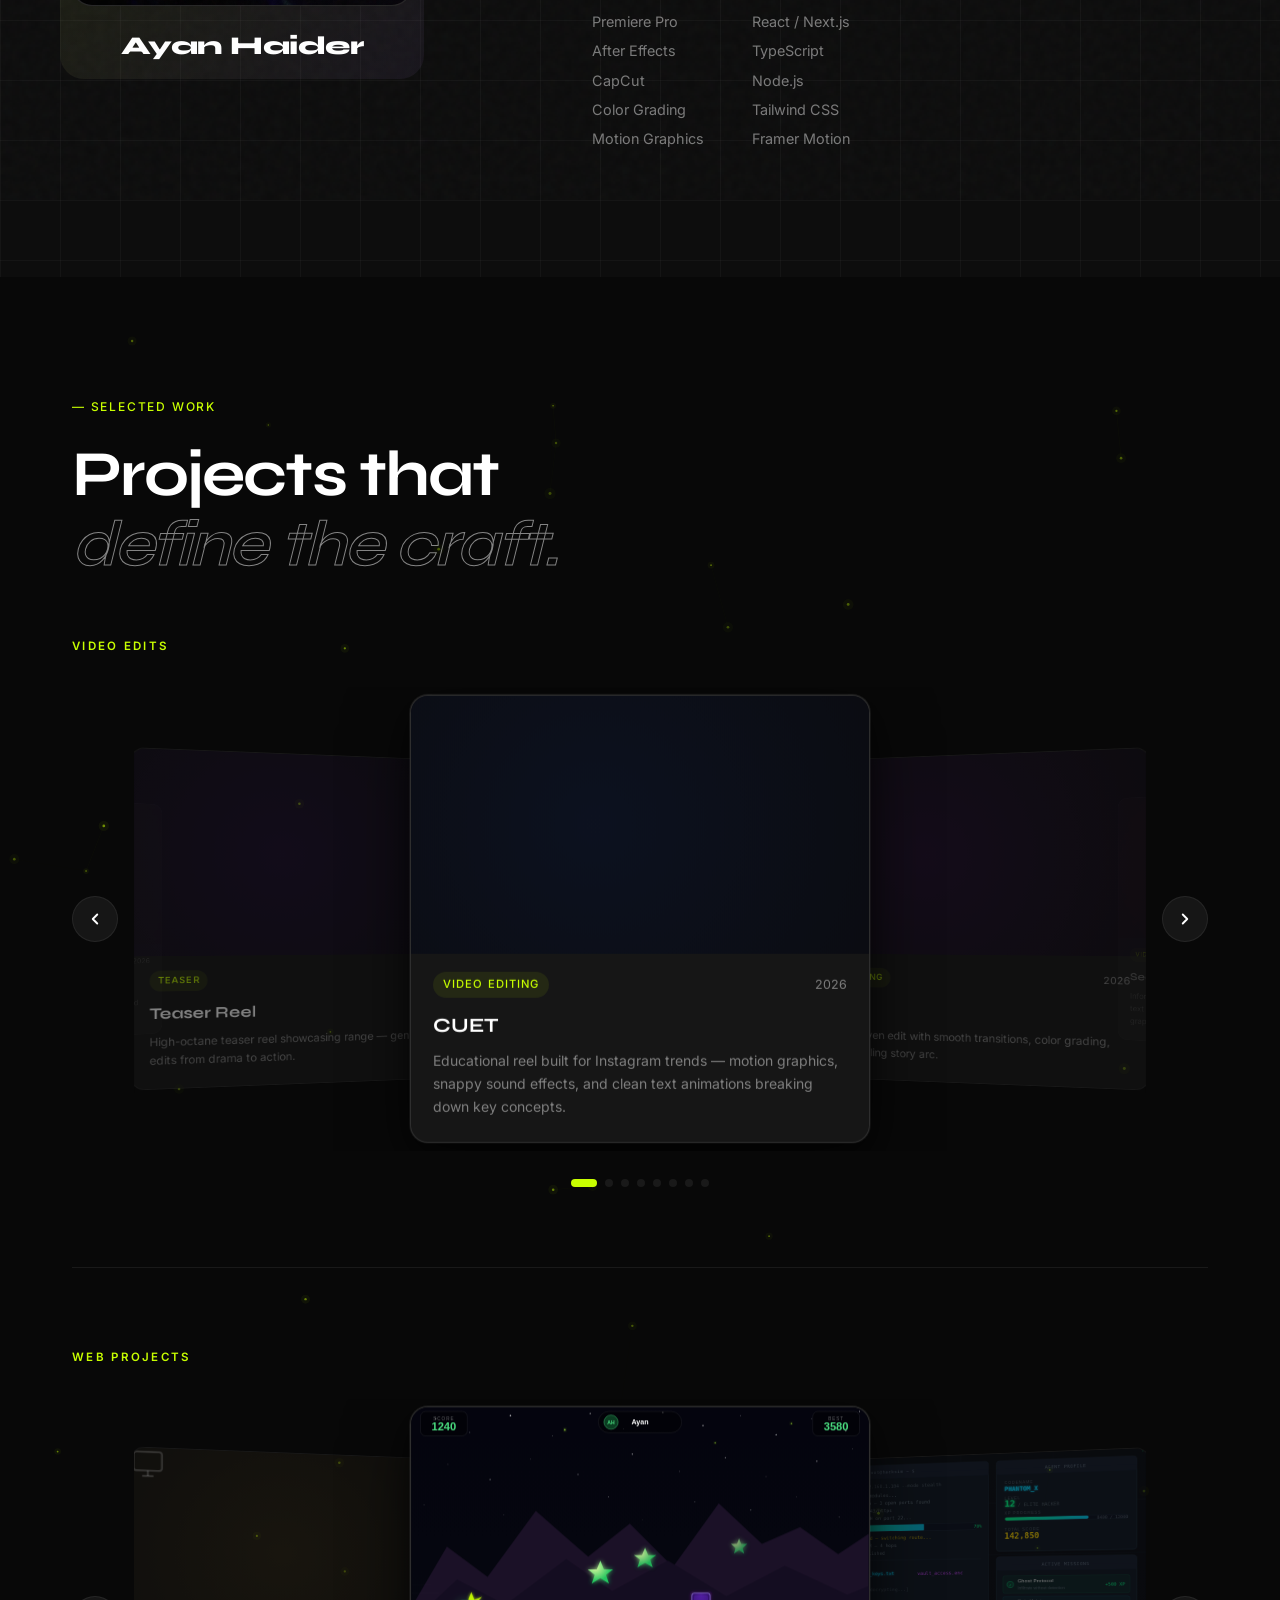
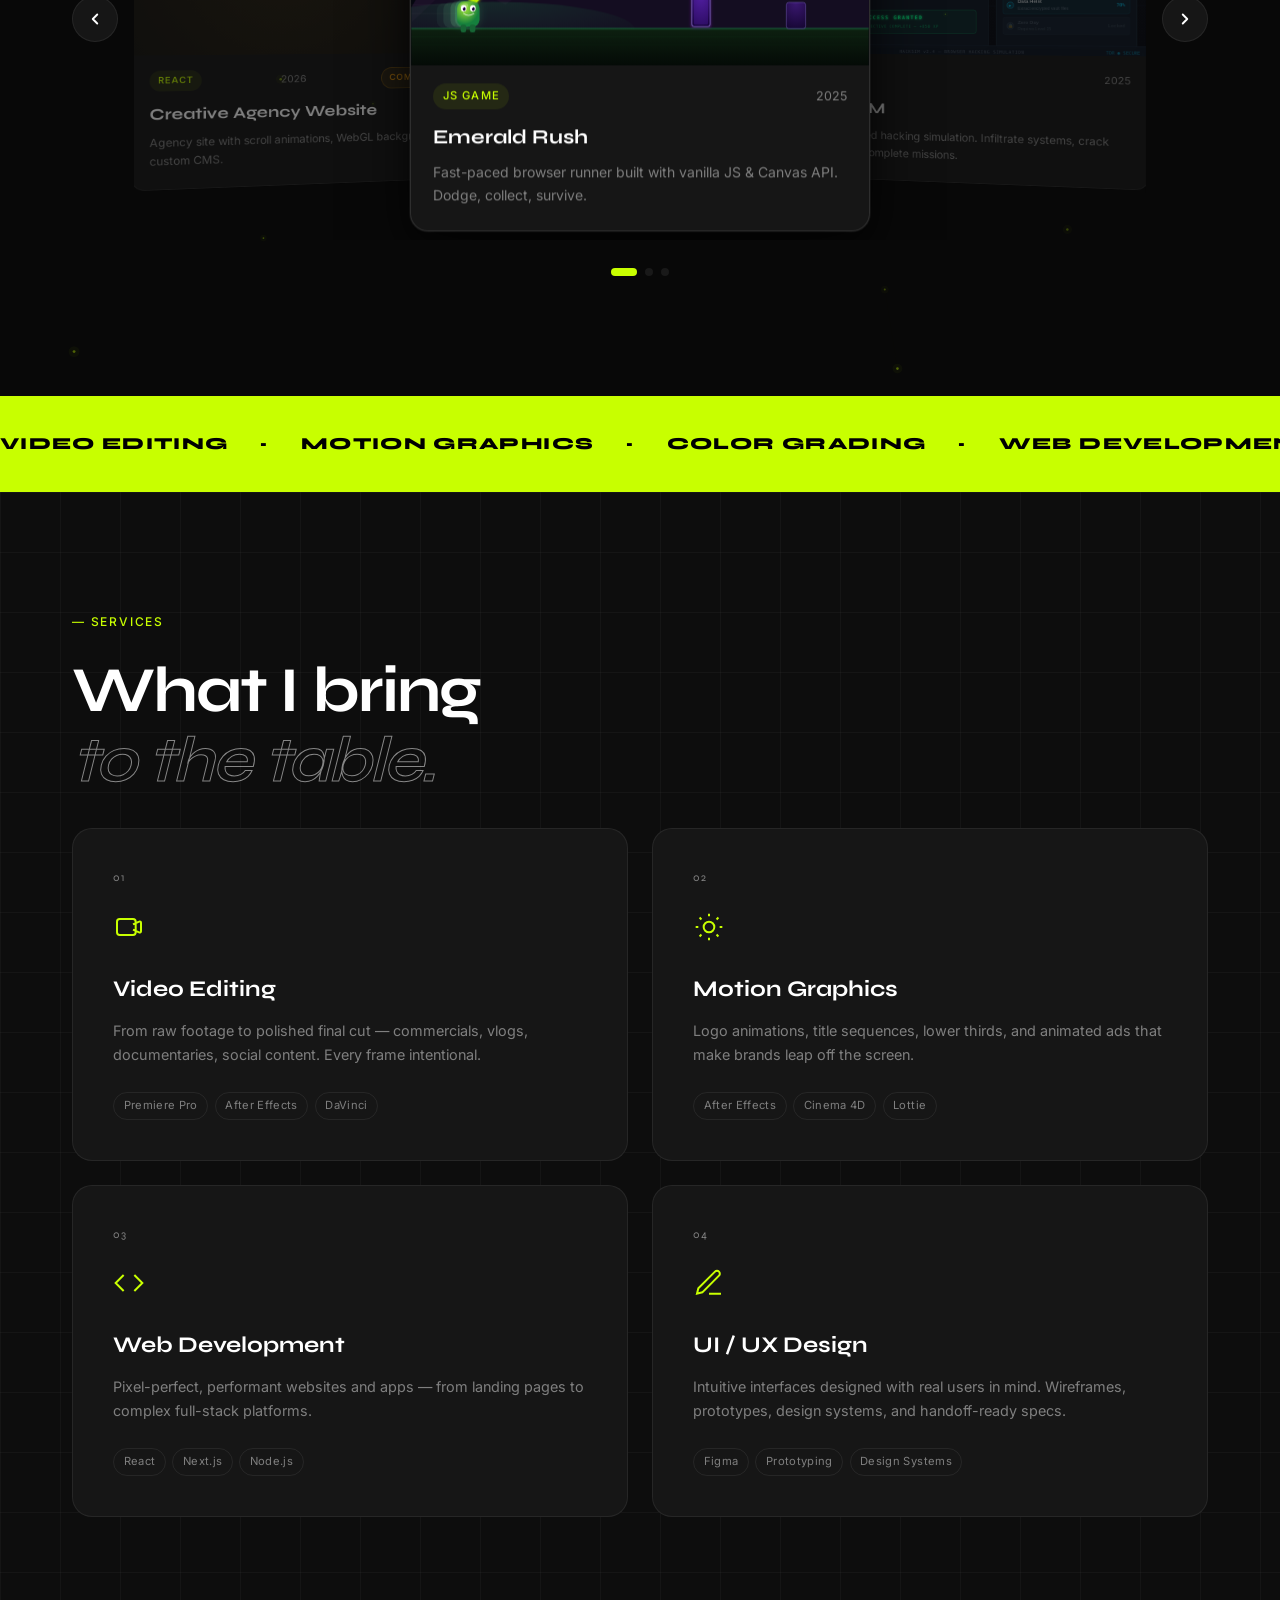
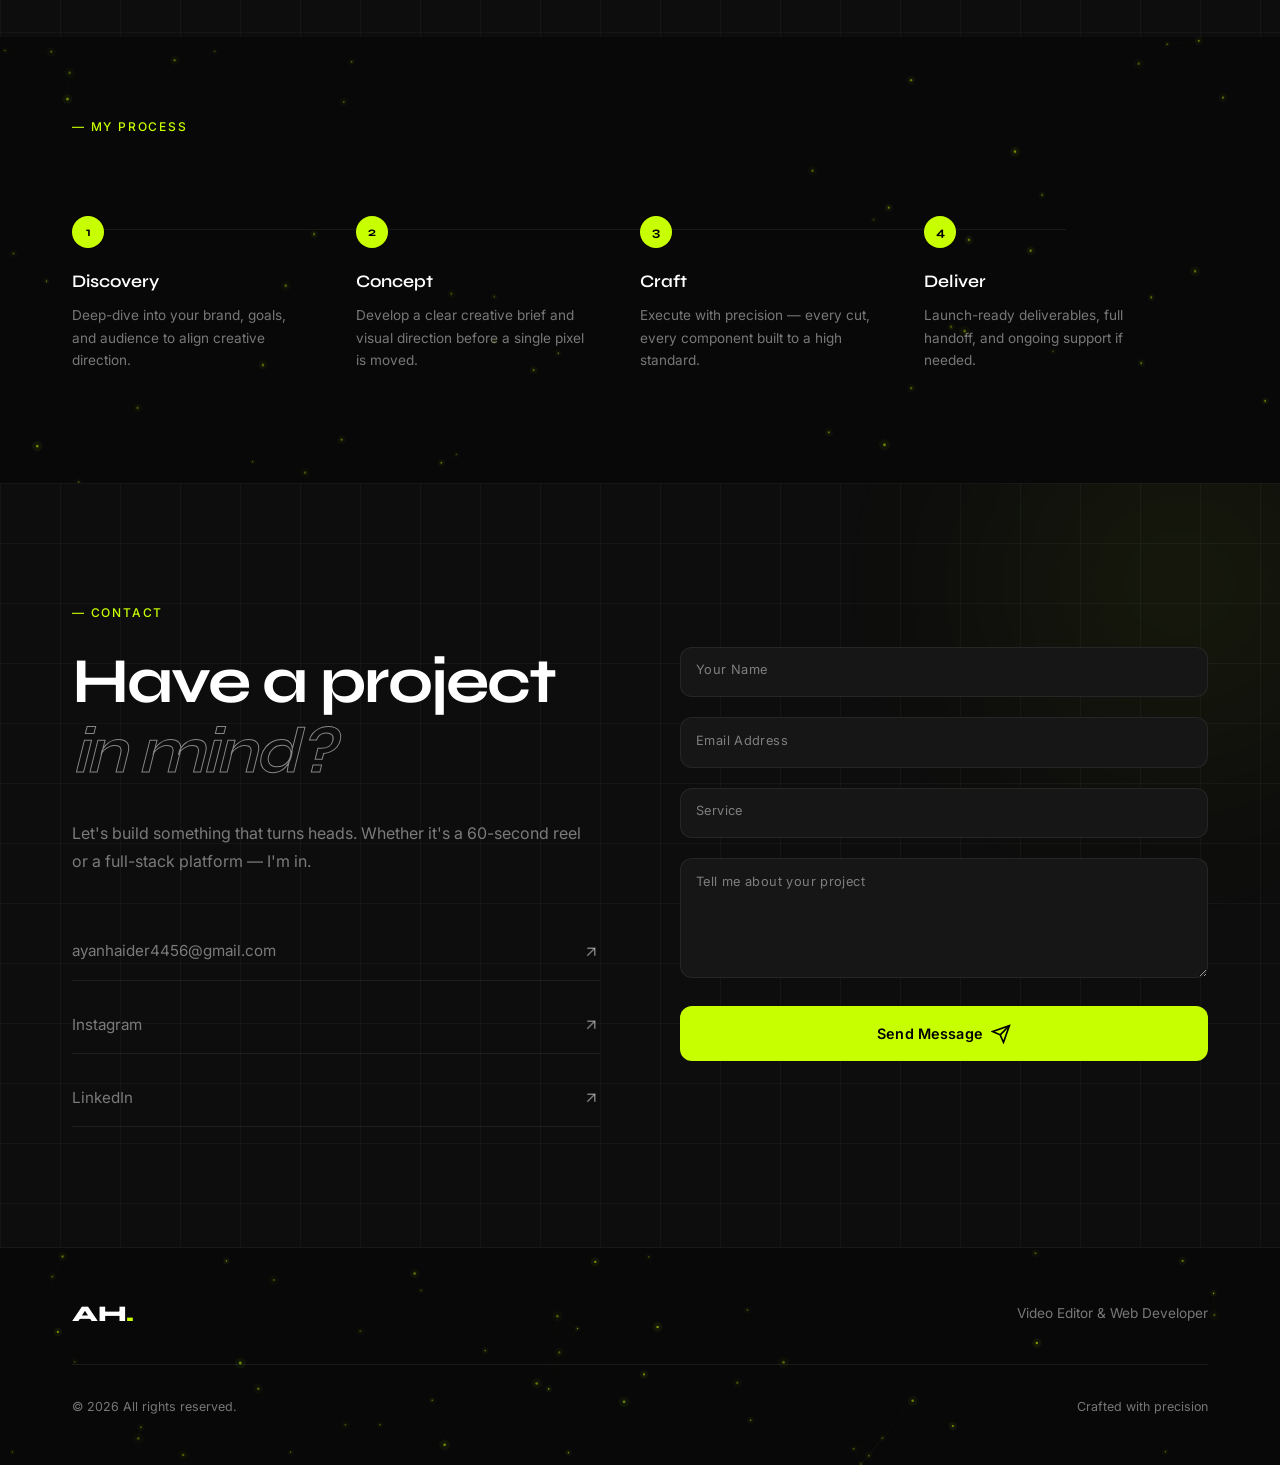
==== commit 204c4d10: "Full mobile perf overhaul: @media(pointer:coarse) kills backdrop-filter/blur-anim/3D on ALL mobile, " ====
--- a/index.html
+++ b/index.html
@@ -162,7 +162,7 @@
               <div class="cf-card">
                 <div class="cf-thumb">
                   <div class="thumb-bg" style="--hue:220"></div>
-                  <video class="card-preview" preload="metadata" muted playsinline loop>
+                  <video class="card-preview" preload="none" muted playsinline loop>
                     <source src="videoss/1.Cuett.mp4" type="video/mp4">
                   </video>
                   <div class="cf-play-icon">
@@ -181,7 +181,7 @@
               <div class="cf-card">
                 <div class="cf-thumb">
                   <div class="thumb-bg" style="--hue:280"></div>
-                  <video class="card-preview" preload="metadata" muted playsinline loop>
+                  <video class="card-preview" preload="none" muted playsinline loop>
                     <source src="videoss/2.Loann.mp4" type="video/mp4">
                   </video>
                   <div class="cf-play-icon">
@@ -200,7 +200,7 @@
               <div class="cf-card">
                 <div class="cf-thumb">
                   <div class="thumb-bg" style="--hue:10"></div>
-                  <video class="card-preview" preload="metadata" muted playsinline loop>
+                  <video class="card-preview" preload="none" muted playsinline loop>
                     <source src="videoss/3. Sectionn45.mp4" type="video/mp4">
                   </video>
                   <div class="cf-play-icon">
@@ -219,7 +219,7 @@
               <div class="cf-card">
                 <div class="cf-thumb">
                   <div class="thumb-bg" style="--hue:195"></div>
-                  <video class="card-preview" preload="metadata" muted playsinline loop>
+                  <video class="card-preview" preload="none" muted playsinline loop>
                     <source src="videoss/agla.mp4" type="video/mp4">
                   </video>
                   <div class="cf-play-icon">
@@ -239,7 +239,7 @@
               <div class="cf-card">
                 <div class="cf-thumb">
                   <div class="thumb-bg" style="--hue:205"></div>
-                  <video class="card-preview" preload="metadata" muted playsinline loop>
+                  <video class="card-preview" preload="none" muted playsinline loop>
                     <source src="videoss/merchant3.mp4" type="video/mp4">
                   </video>
                   <div class="cf-play-icon">
@@ -258,7 +258,7 @@
               <div class="cf-card">
                 <div class="cf-thumb">
                   <div class="thumb-bg" style="--hue:215"></div>
-                  <video class="card-preview" preload="metadata" muted playsinline loop>
+                  <video class="card-preview" preload="none" muted playsinline loop>
                     <source src="videoss/merchantz.mp4" type="video/mp4">
                   </video>
                   <div class="cf-play-icon">
@@ -277,7 +277,7 @@
               <div class="cf-card">
                 <div class="cf-thumb">
                   <div class="thumb-bg" style="--hue:45"></div>
-                  <video class="card-preview" preload="metadata" muted playsinline loop>
+                  <video class="card-preview" preload="none" muted playsinline loop>
                     <source src="videoss/newteaser.mp4" type="video/mp4">
                   </video>
                   <div class="cf-play-icon">
@@ -296,7 +296,7 @@
               <div class="cf-card">
                 <div class="cf-thumb">
                   <div class="thumb-bg" style="--hue:270"></div>
-                  <video class="card-preview" preload="metadata" muted playsinline loop>
+                  <video class="card-preview" preload="none" muted playsinline loop>
                     <source src="videoss/teaser.mp4" type="video/mp4">
                   </video>
                   <div class="cf-play-icon">
--- a/styles.css
+++ b/styles.css
@@ -1713,3 +1713,79 @@
   clip: rect(0,0,0,0);
   white-space: nowrap;
 }
+
+/* ─────────────────────────────────────────────
+   MOBILE PERFORMANCE OVERRIDES
+   Applies to ALL touch/pointer:coarse devices.
+   Goal: butter-smooth scroll & interaction.
+───────────────────────────────────────────── */
+@media (pointer: coarse) {
+
+  /* 1. BACKDROP-FILTER — #1 scroll lag cause.
+        Fixed nav with backdrop-filter re-blurs
+        the entire page on every scroll frame. */
+  .nav,
+  .nav.scrolled {
+    backdrop-filter: none !important;
+    -webkit-backdrop-filter: none !important;
+    background: rgba(8, 8, 8, 0.96) !important;
+    transition: padding 0.3s ease, background 0.3s ease !important;
+  }
+  .mobile-menu {
+    backdrop-filter: none !important;
+    -webkit-backdrop-filter: none !important;
+    background: rgba(8, 8, 8, 0.99) !important;
+  }
+  .cf-card {
+    backdrop-filter: none !important;
+    -webkit-backdrop-filter: none !important;
+    background: rgba(16, 16, 16, 0.98) !important;
+  }
+  .lightbox-overlay {
+    backdrop-filter: none !important;
+    -webkit-backdrop-filter: none !important;
+    background: rgba(0, 0, 0, 0.95) !important;
+  }
+
+  /* 2. FILTER ANIMATIONS — biggest repaint cost
+        on page load. perspective()+rotateX()+blur()
+        forces full rasterize every frame. */
+  .cin-tag,
+  .cin-line,
+  .cin-sub,
+  .cin-cta {
+    animation-duration: 0.01ms !important;
+    animation-delay:    0s !important;
+    will-change: auto !important;
+  }
+
+  /* 3. DECORATIVE LAYERS — each is a separate
+        GPU compositor layer eating memory. */
+  .hero-orb        { display: none !important; }
+  .noise           { display: none !important; }
+  .section-particles { display: none !important; }
+  .cursor,
+  .cursor-follower { display: none !important; }
+
+  /* 4. COVERFLOW — flat 2D, no perspective,
+        short transitions. */
+  .cf-stage { perspective: none !important; }
+  .cf-item  {
+    transition:
+      transform 0.18s ease-out,
+      opacity   0.18s ease-out !important;
+    will-change: auto !important;
+  }
+
+  /* 5. SCROLL REVEAL — snap in quickly. */
+  .reveal-up,
+  .reveal-left,
+  .reveal-scale {
+    transition-duration: 0.15s !important;
+    will-change: auto !important;
+  }
+
+  /* 6. HERO BACKGROUND — the grid + parallax
+        canvas are gone; keep bg simple. */
+  .hero-grid { display: none !important; }
+}
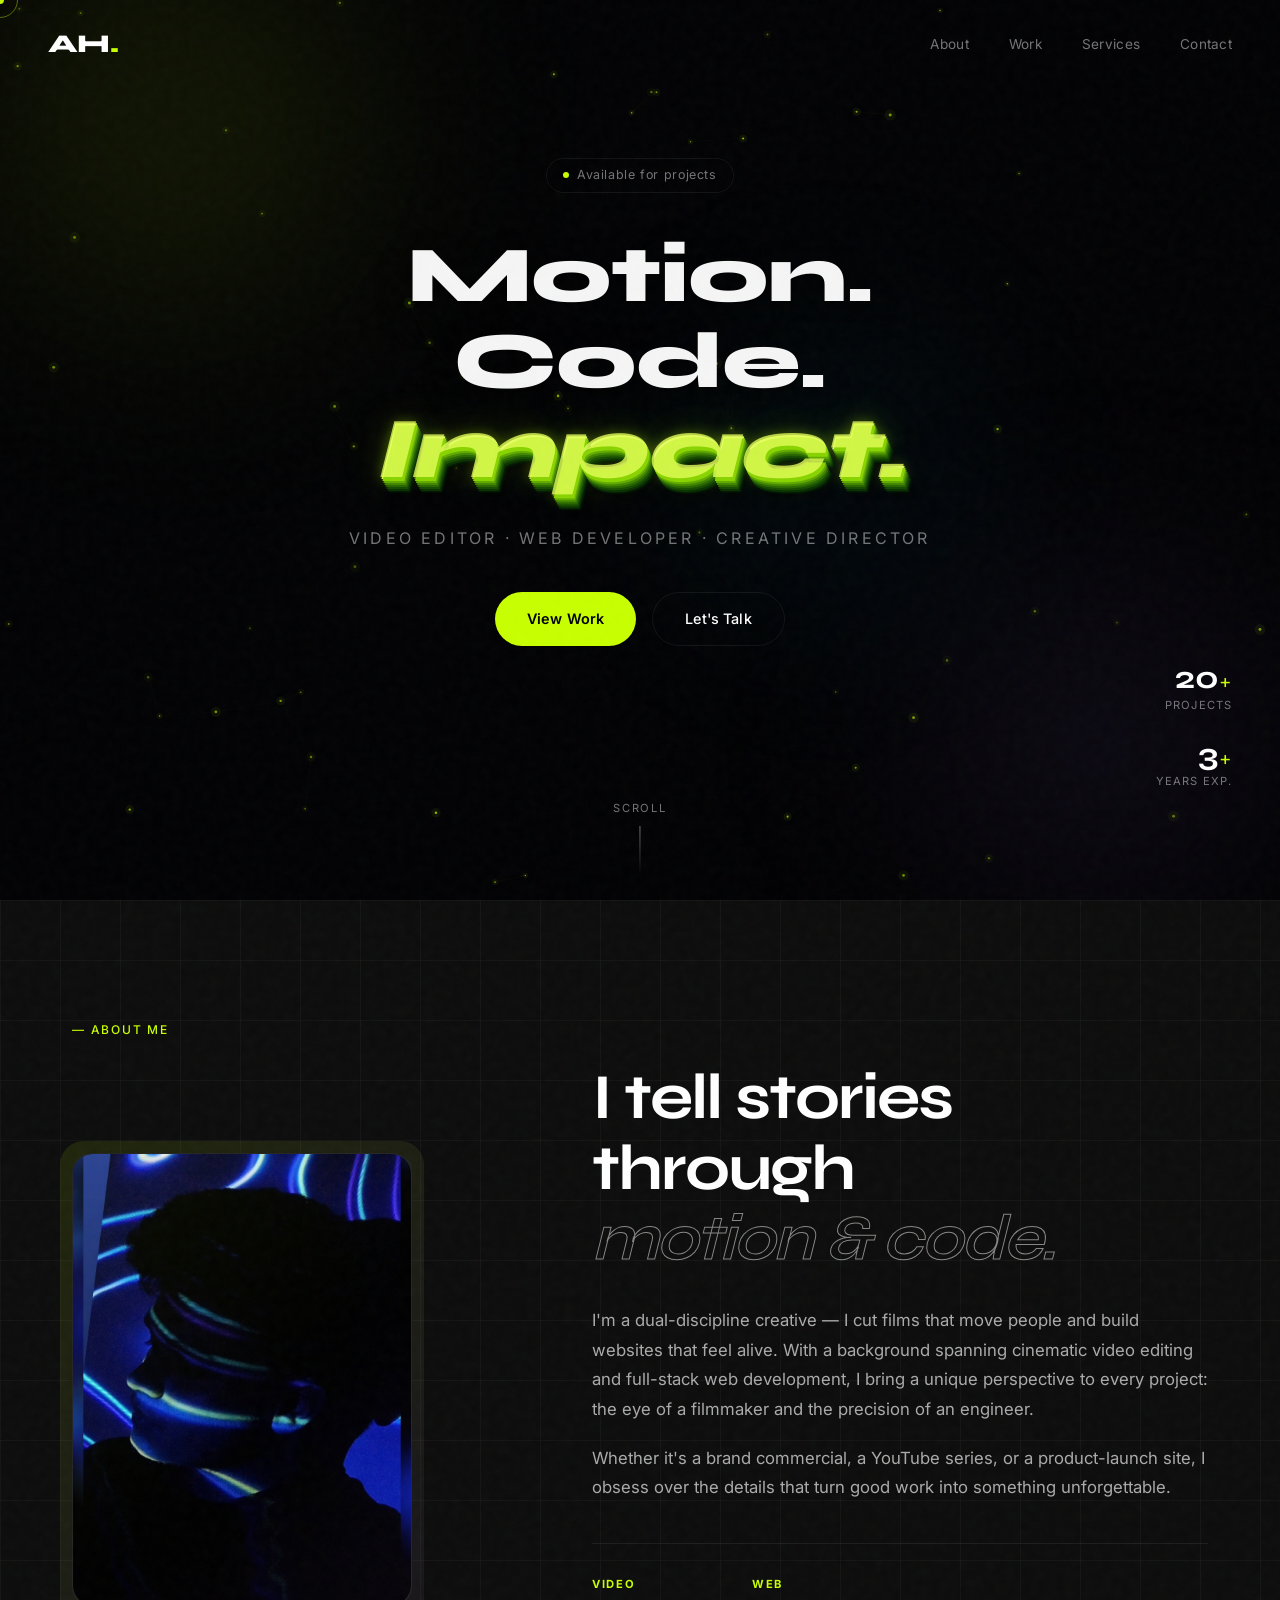
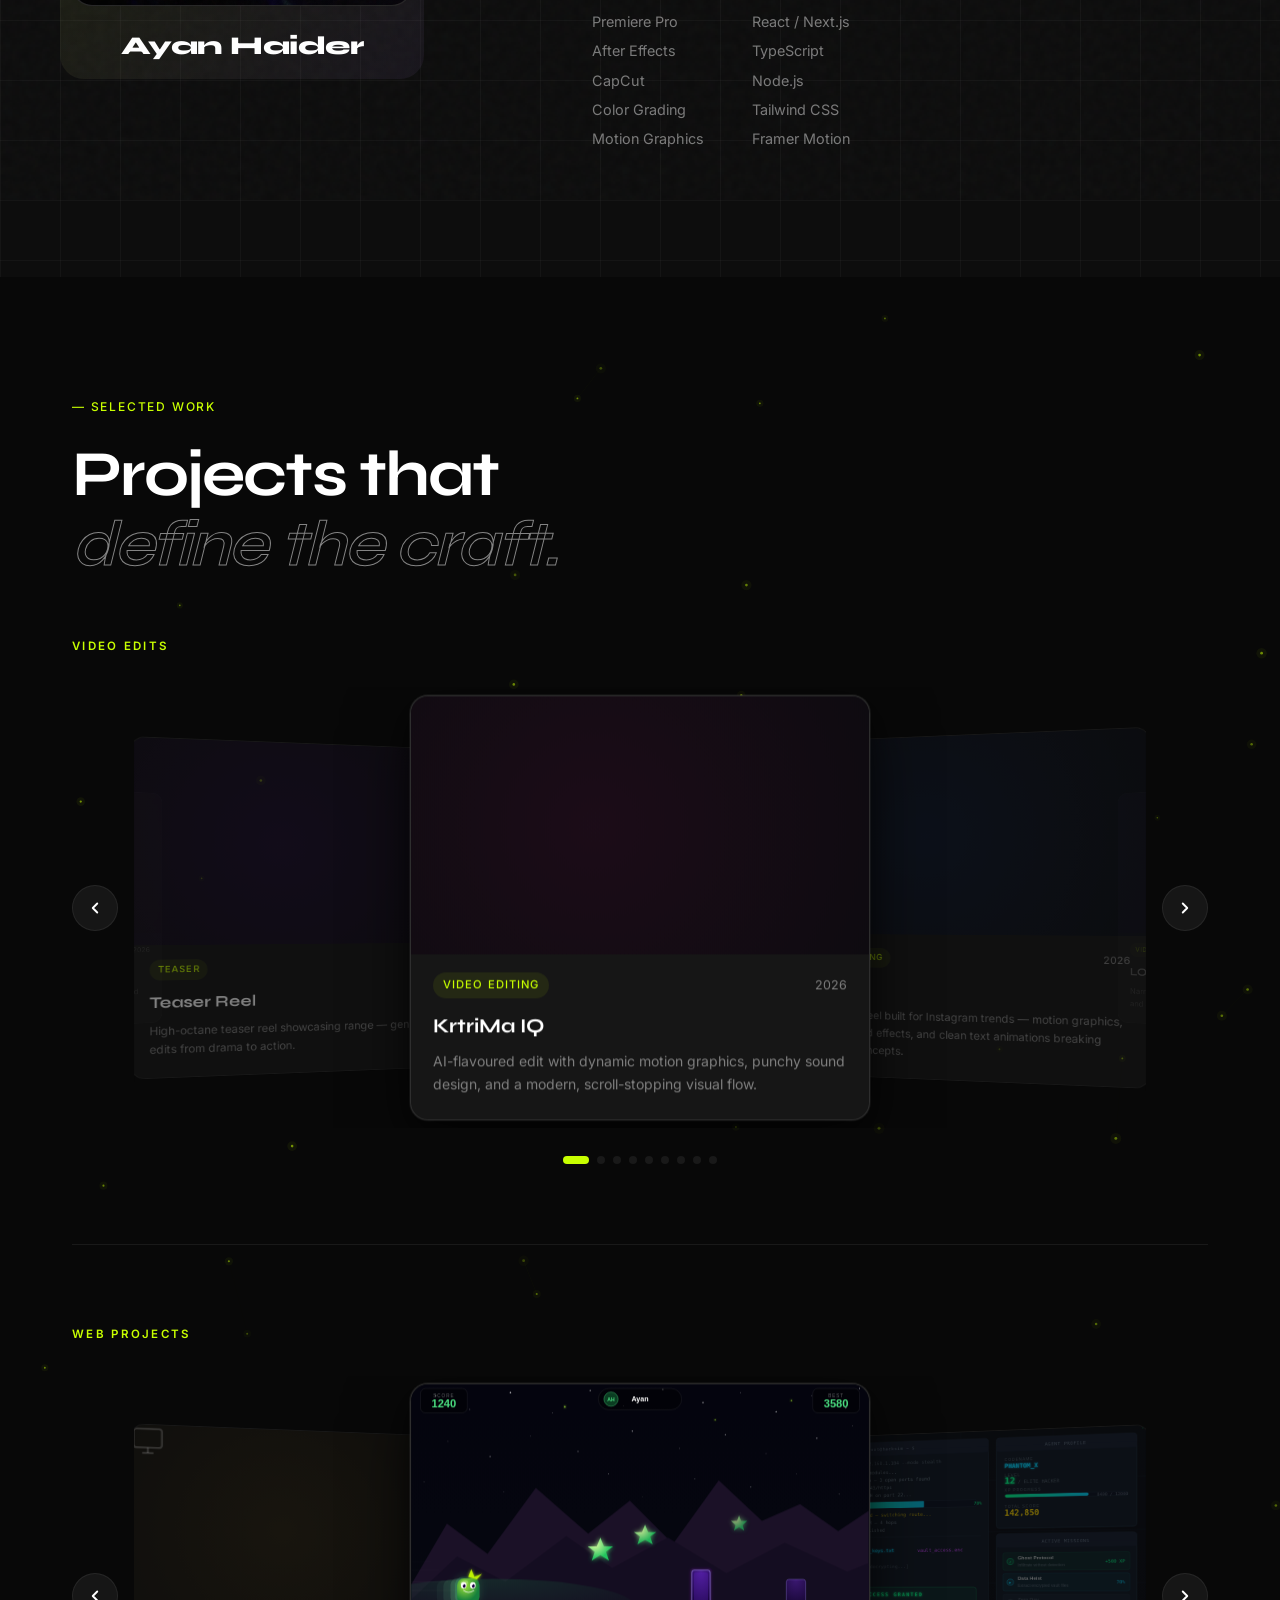
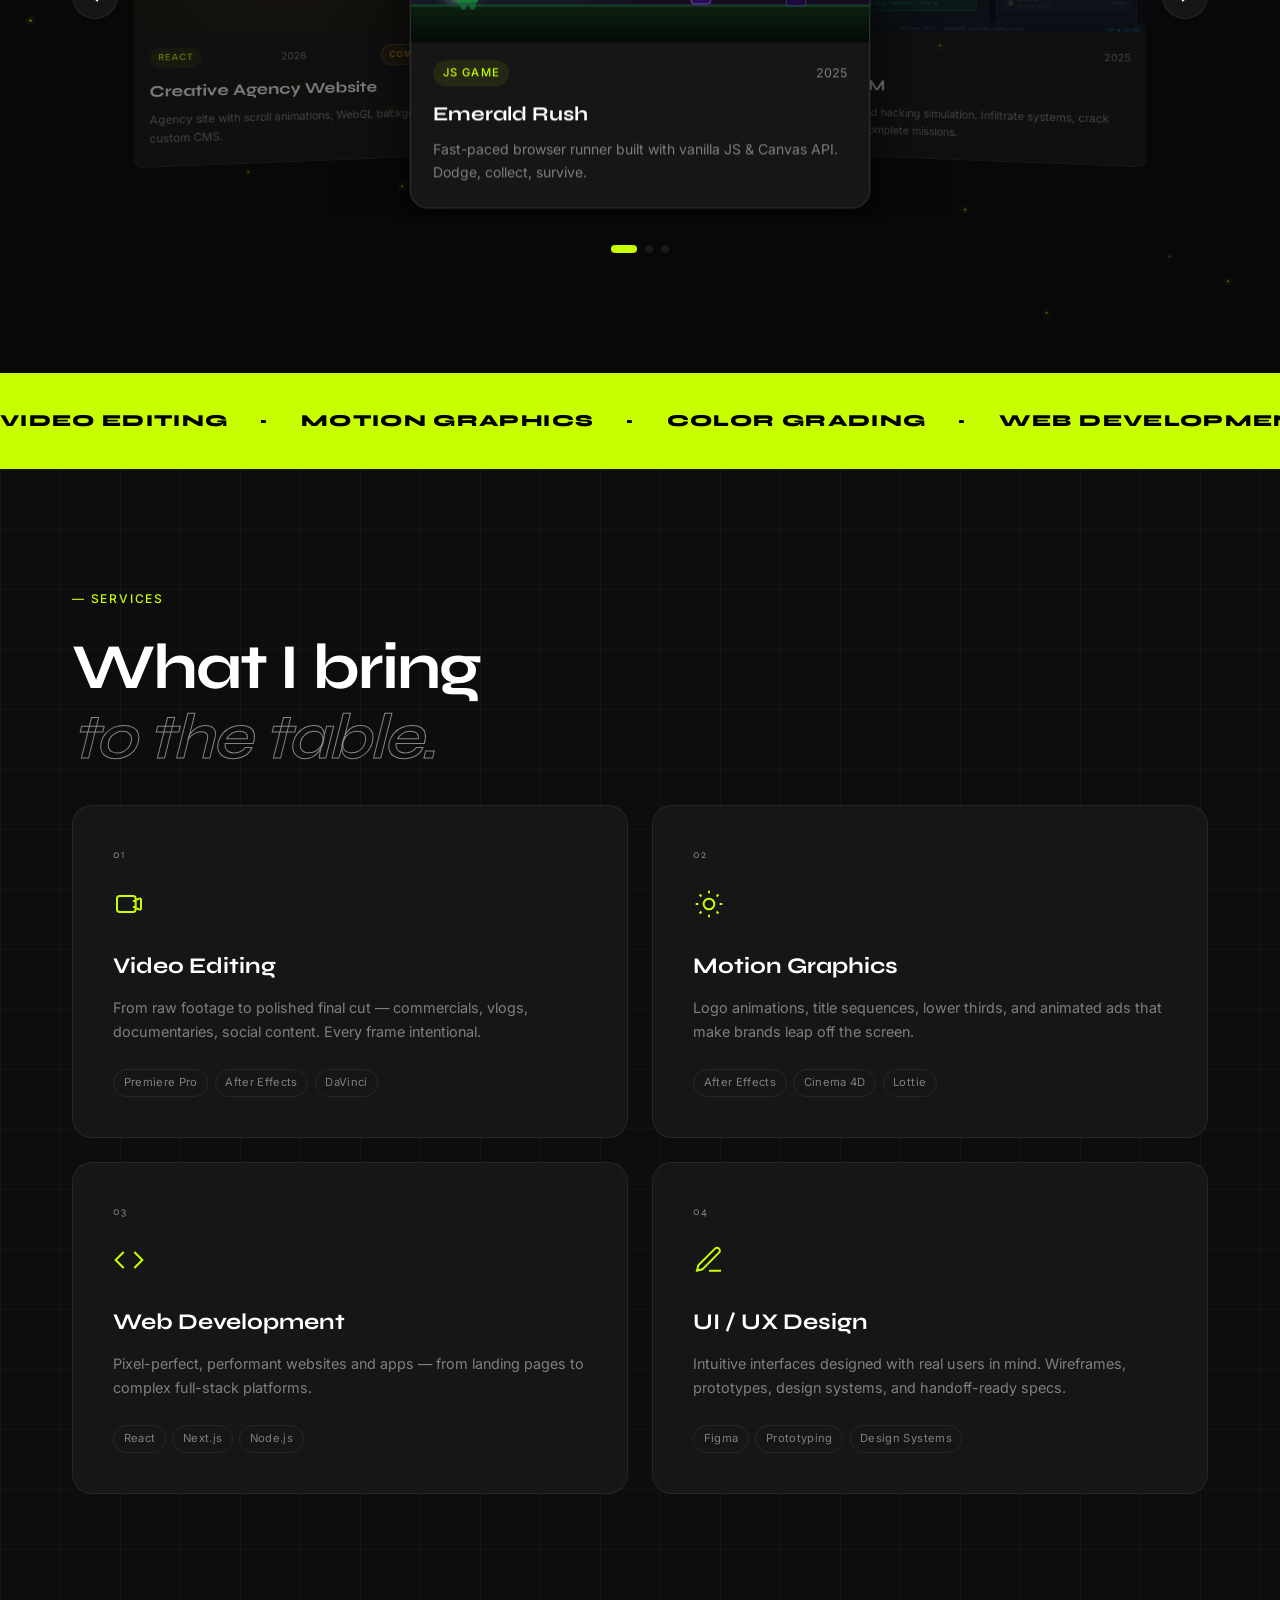
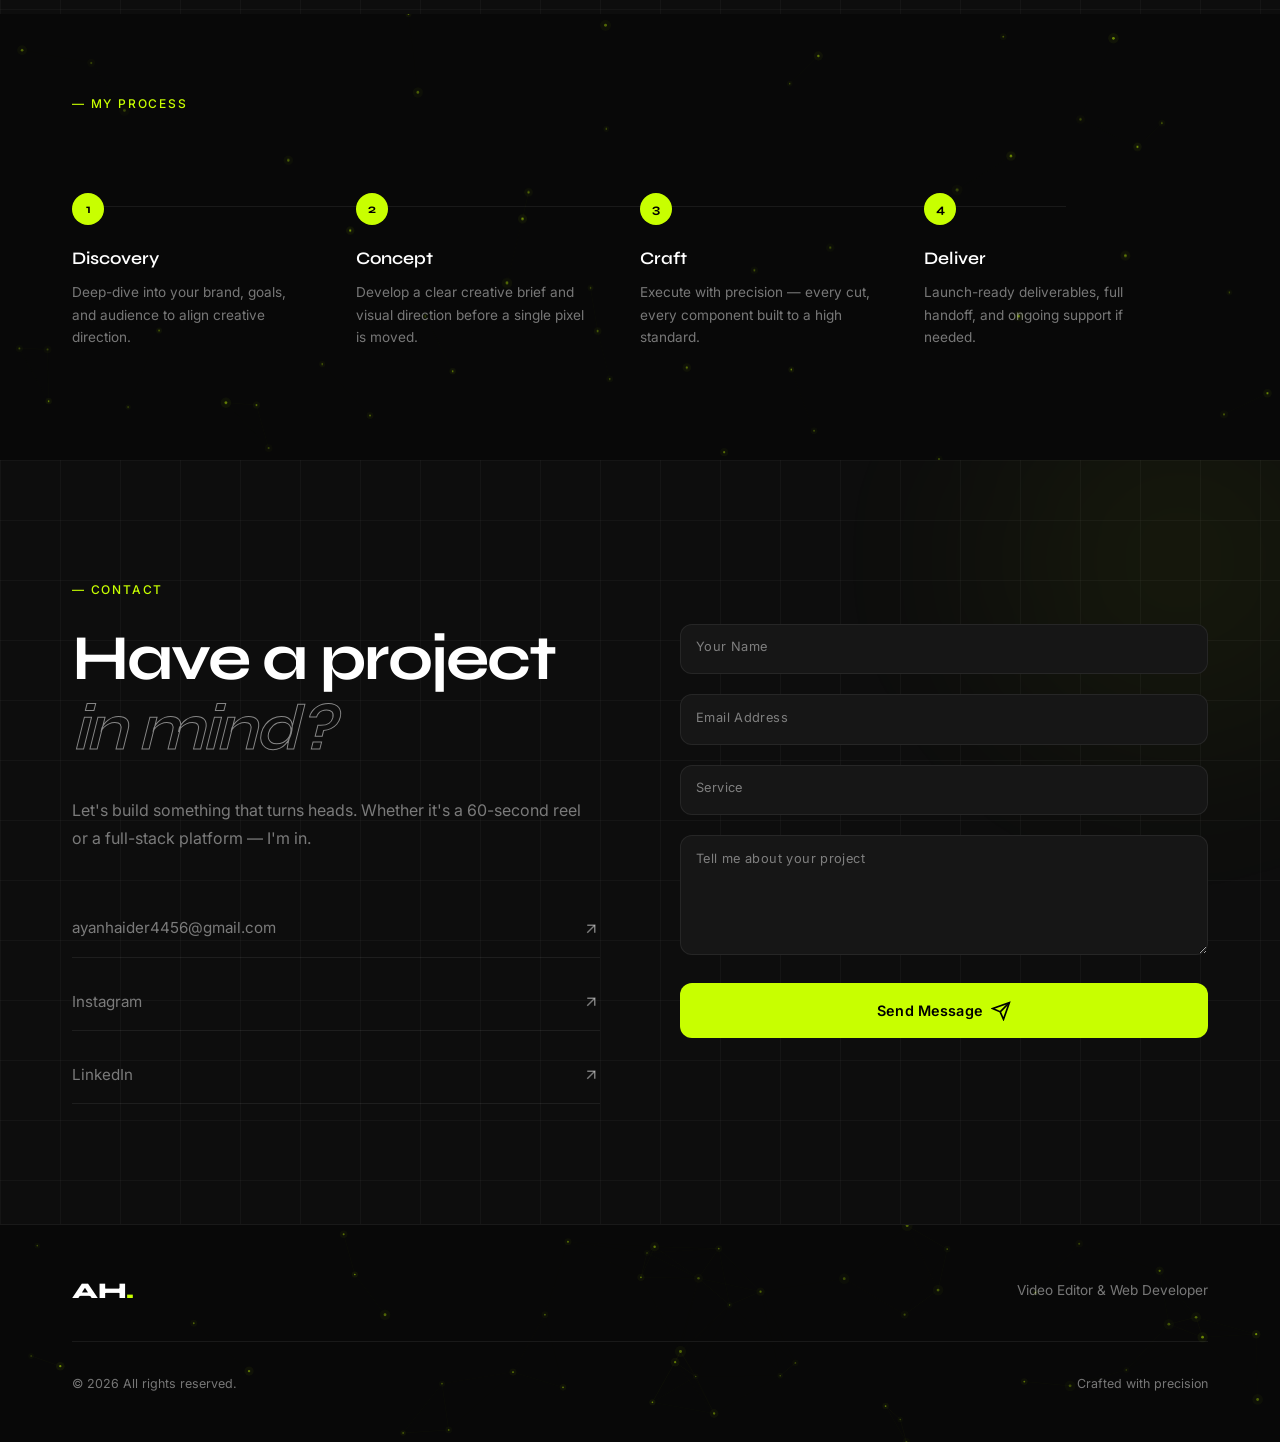
==== commit 7b6b9d97: "Add KrtriMaIQ video to Video Edits coverflow" ====
--- a/index.html
+++ b/index.html
@@ -158,6 +158,25 @@
           </button>
           <div class="cf-stage" id="videoCF">
 
+            <div class="cf-item" data-video="videoss/krtriMaIQ.mp4">
+              <div class="cf-card">
+                <div class="cf-thumb">
+                  <div class="thumb-bg" style="--hue:330"></div>
+                  <video class="card-preview" preload="none" muted playsinline loop>
+                    <source src="videoss/krtriMaIQ.mp4" type="video/mp4">
+                  </video>
+                  <div class="cf-play-icon">
+                    <svg width="32" height="32" viewBox="0 0 24 24" fill="currentColor"><polygon points="5 3 19 12 5 21 5 3"/></svg>
+                  </div>
+                </div>
+                <div class="cf-info">
+                  <div class="portfolio-meta"><span class="tag">Video Editing</span><span class="year">2026</span></div>
+                  <h3>KrtriMa IQ</h3>
+                  <p>AI-flavoured edit with dynamic motion graphics, punchy sound design, and a modern, scroll-stopping visual flow.</p>
+                </div>
+              </div>
+            </div>
+
             <div class="cf-item" data-video="videoss/1.Cuett.mp4">
               <div class="cf-card">
                 <div class="cf-thumb">
@@ -325,6 +344,7 @@
           <button class="cf-dot" aria-label="Slide 6"></button>
           <button class="cf-dot" aria-label="Slide 7"></button>
           <button class="cf-dot" aria-label="Slide 8"></button>
+          <button class="cf-dot" aria-label="Slide 9"></button>
         </div>
       </div>
 
--- a/styles.css
+++ b/styles.css
@@ -1555,6 +1555,9 @@
   .nav-links { display: none; }
   .nav-hamburger { display: flex; }
 
+  /* Push hero content below fixed nav so tag isn't hidden */
+  .hero { padding-top: 80px; }
+
   .hero-stats {
     position: relative;
     bottom: auto;
@@ -1785,7 +1788,18 @@
     will-change: auto !important;
   }
 
-  /* 6. HERO BACKGROUND — the grid + parallax
-        canvas are gone; keep bg simple. */
+  /* 6. HERO BACKGROUND — replace grid + canvas
+        with a lightweight CSS dot pattern. */
   .hero-grid { display: none !important; }
-}
+
+  .hero-bg::after {
+    content: '';
+    position: absolute;
+    inset: 0;
+    background-image:
+      radial-gradient(circle, rgba(200, 255, 0, 0.14) 1px, transparent 1px);
+    background-size: 48px 48px;
+    pointer-events: none;
+    z-index: 0;
+  }
+}
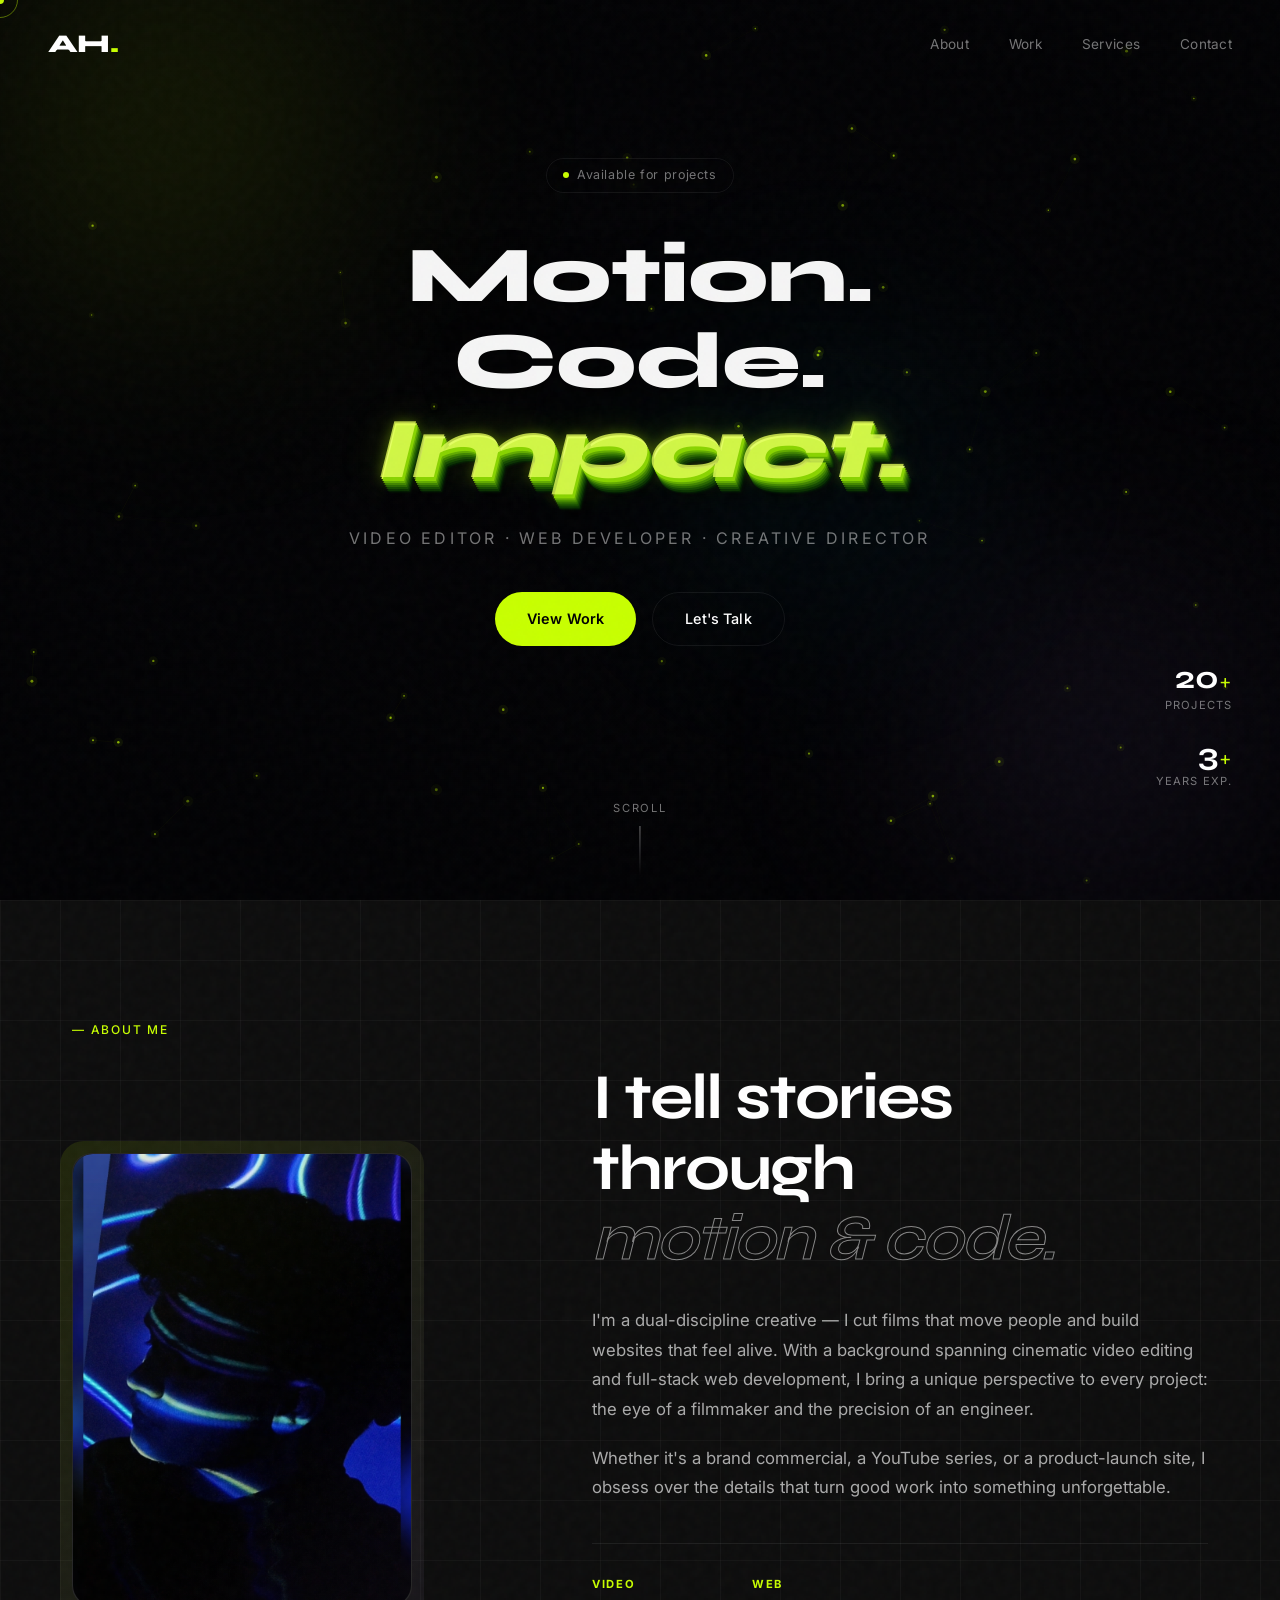
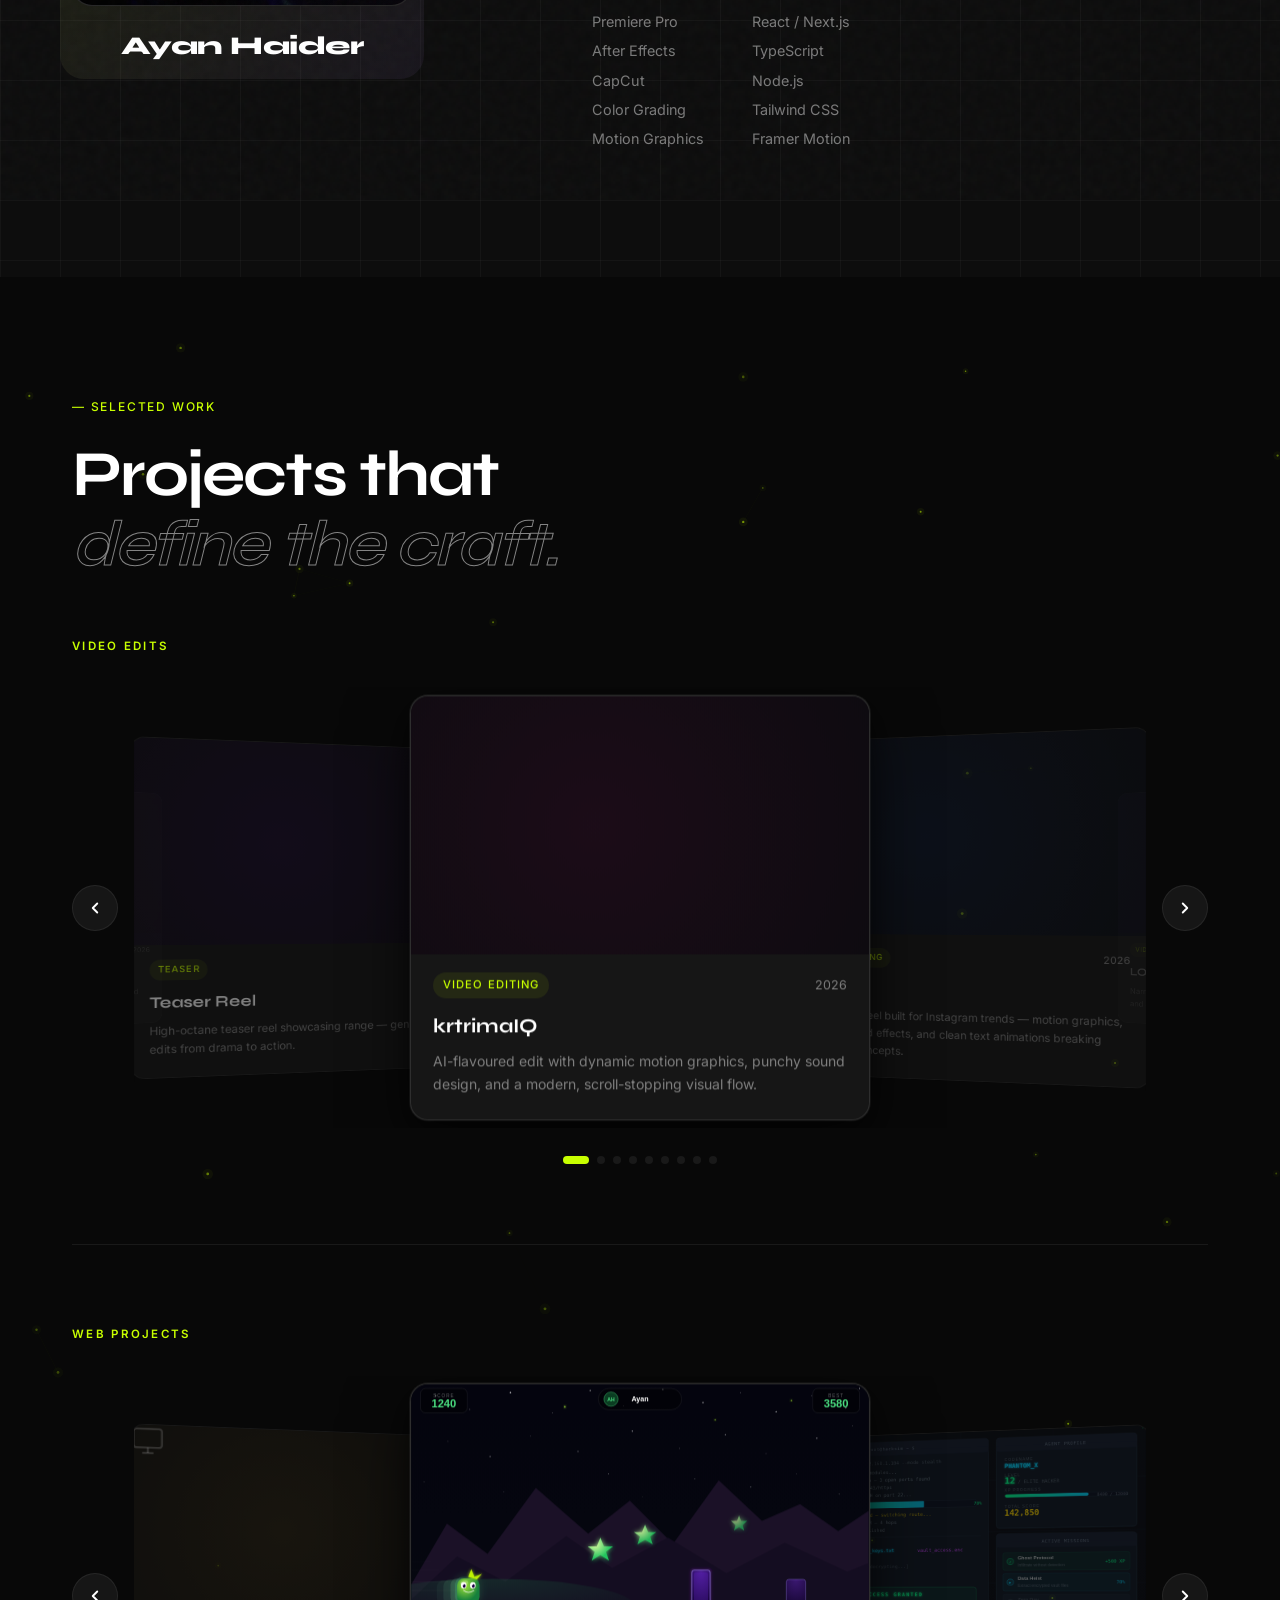
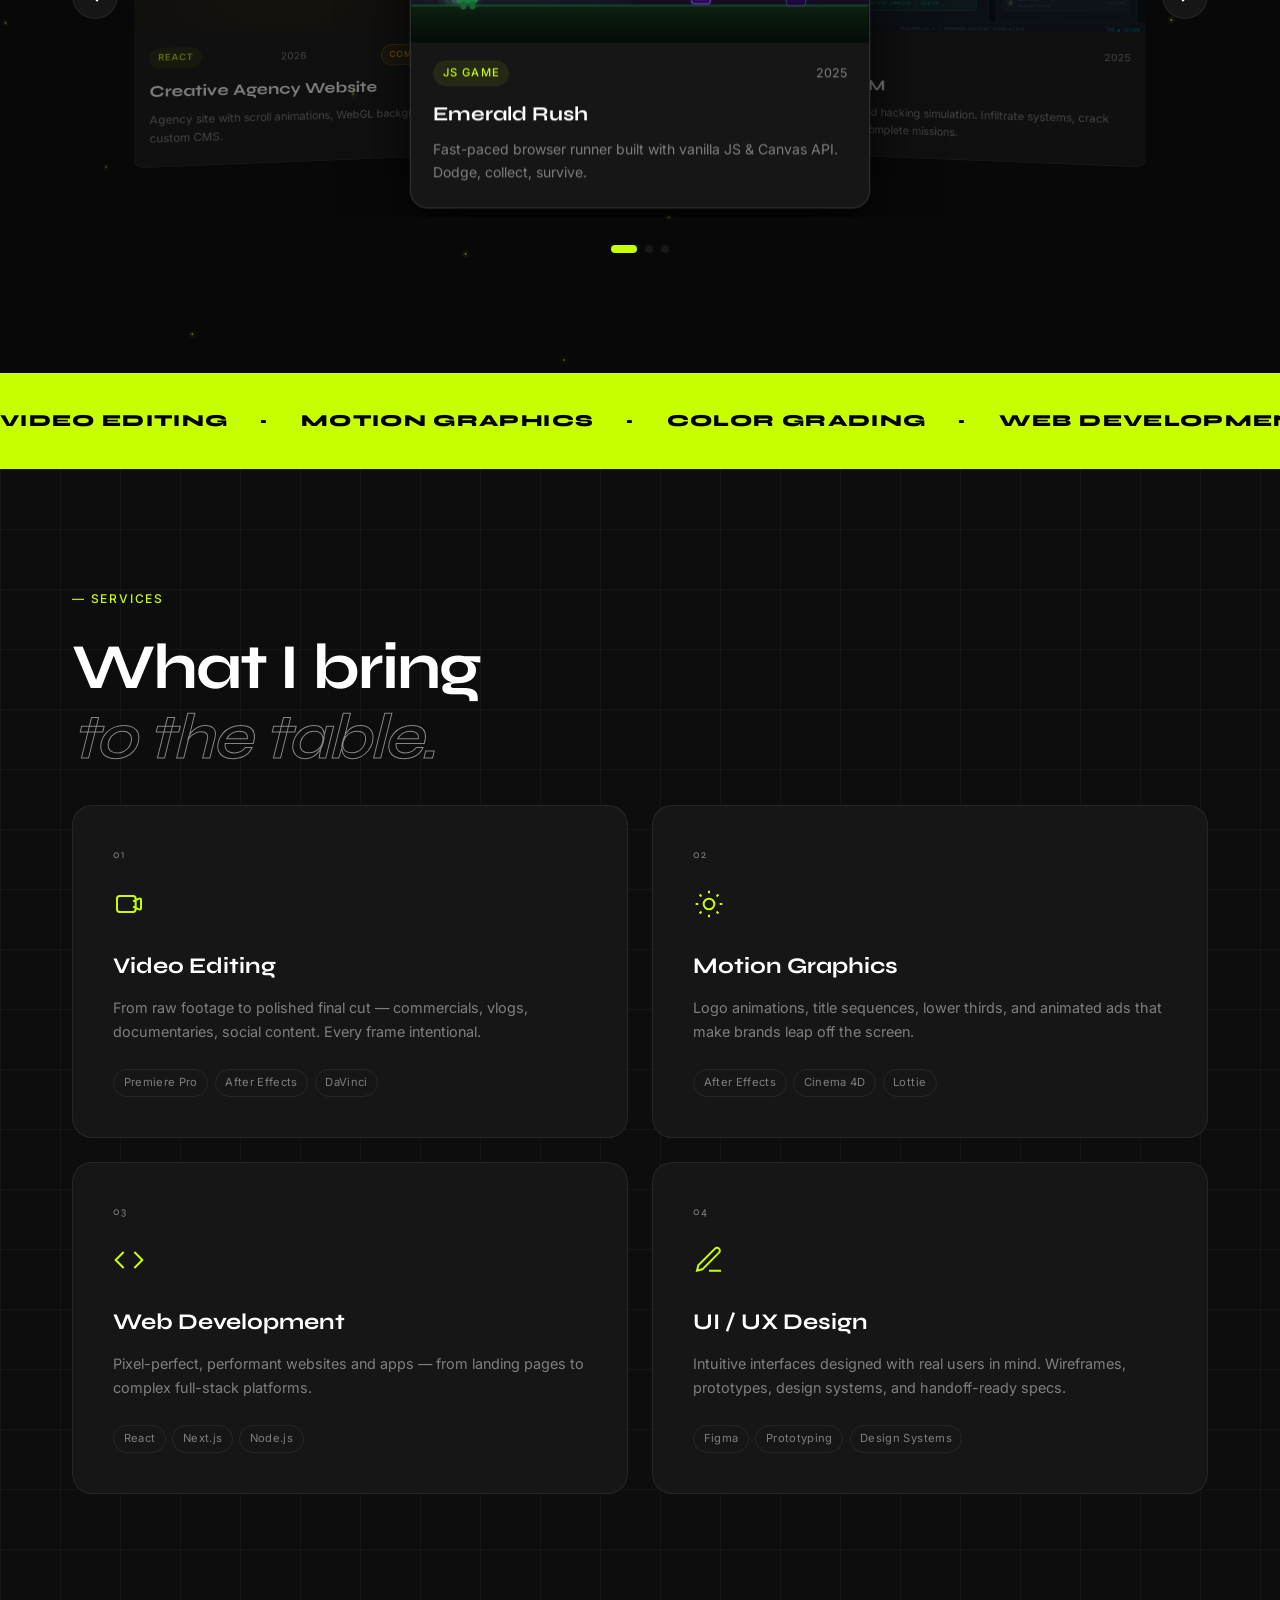
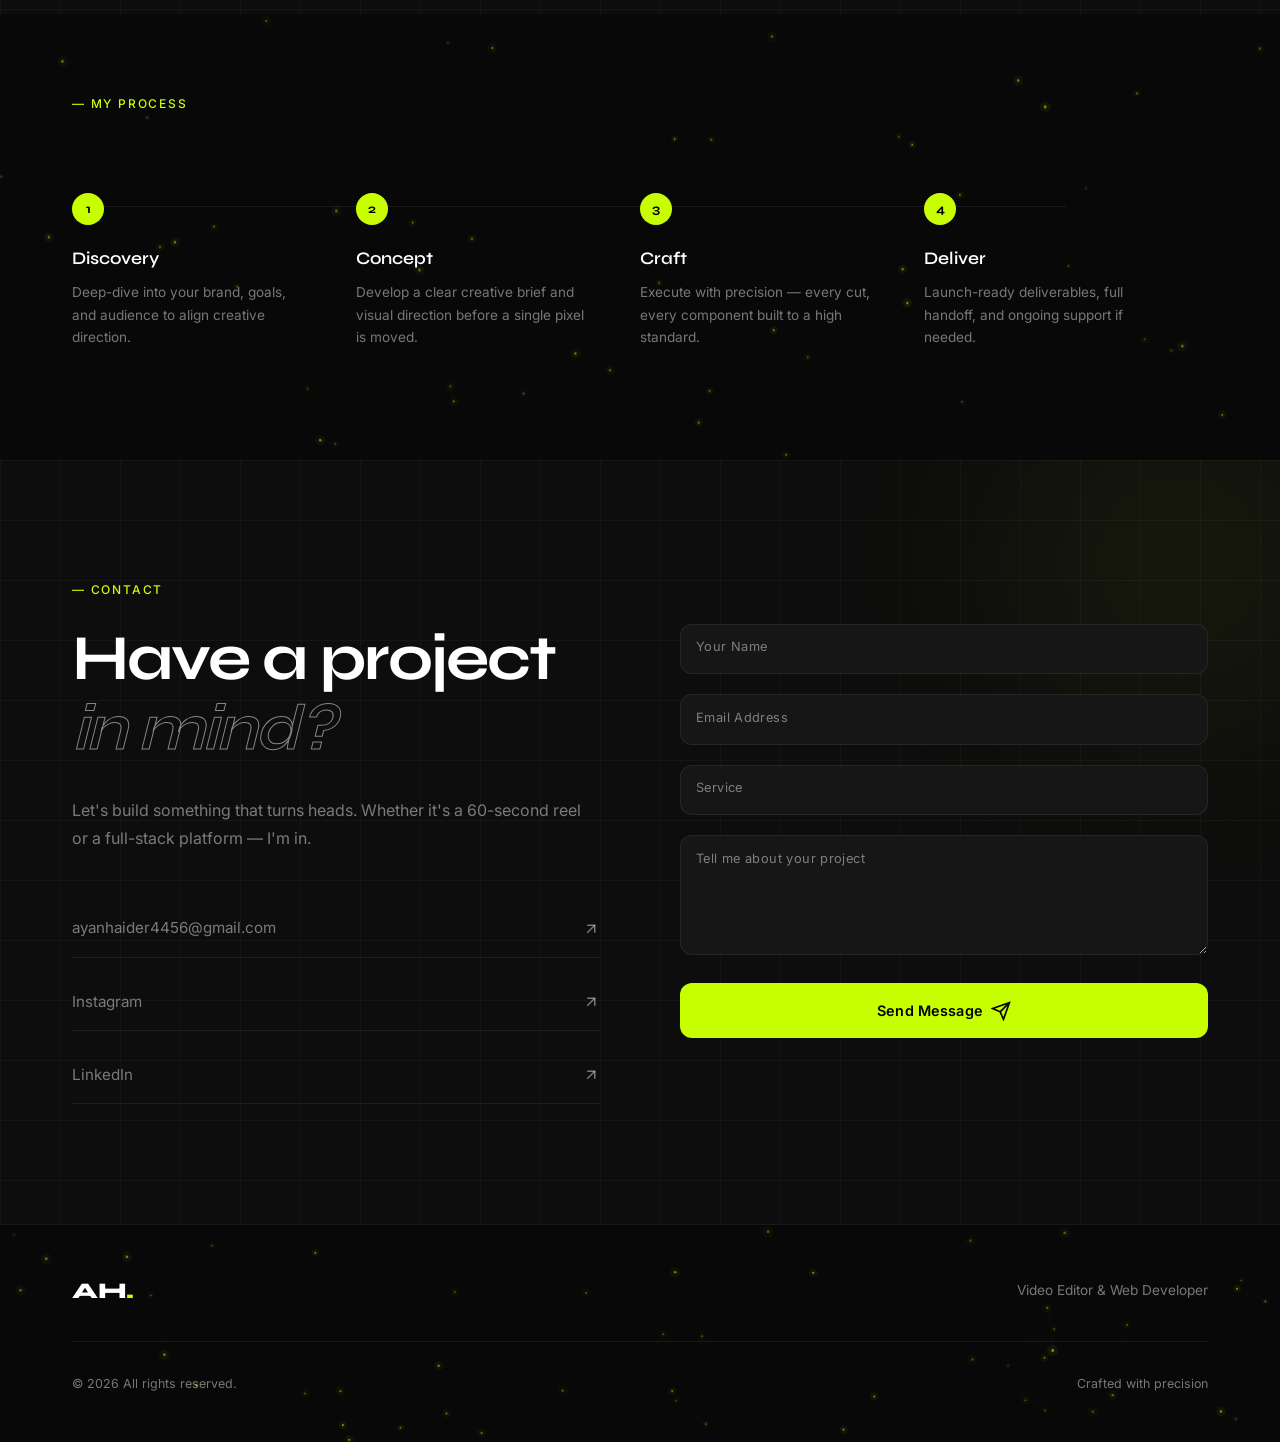
==== commit 70d90b86: "Rename KrtriMa IQ video title to krtrimaIQ" ====
--- a/index.html
+++ b/index.html
@@ -171,7 +171,7 @@
                 </div>
                 <div class="cf-info">
                   <div class="portfolio-meta"><span class="tag">Video Editing</span><span class="year">2026</span></div>
-                  <h3>KrtriMa IQ</h3>
+                  <h3>krtrimaIQ</h3>
                   <p>AI-flavoured edit with dynamic motion graphics, punchy sound design, and a modern, scroll-stopping visual flow.</p>
                 </div>
               </div>
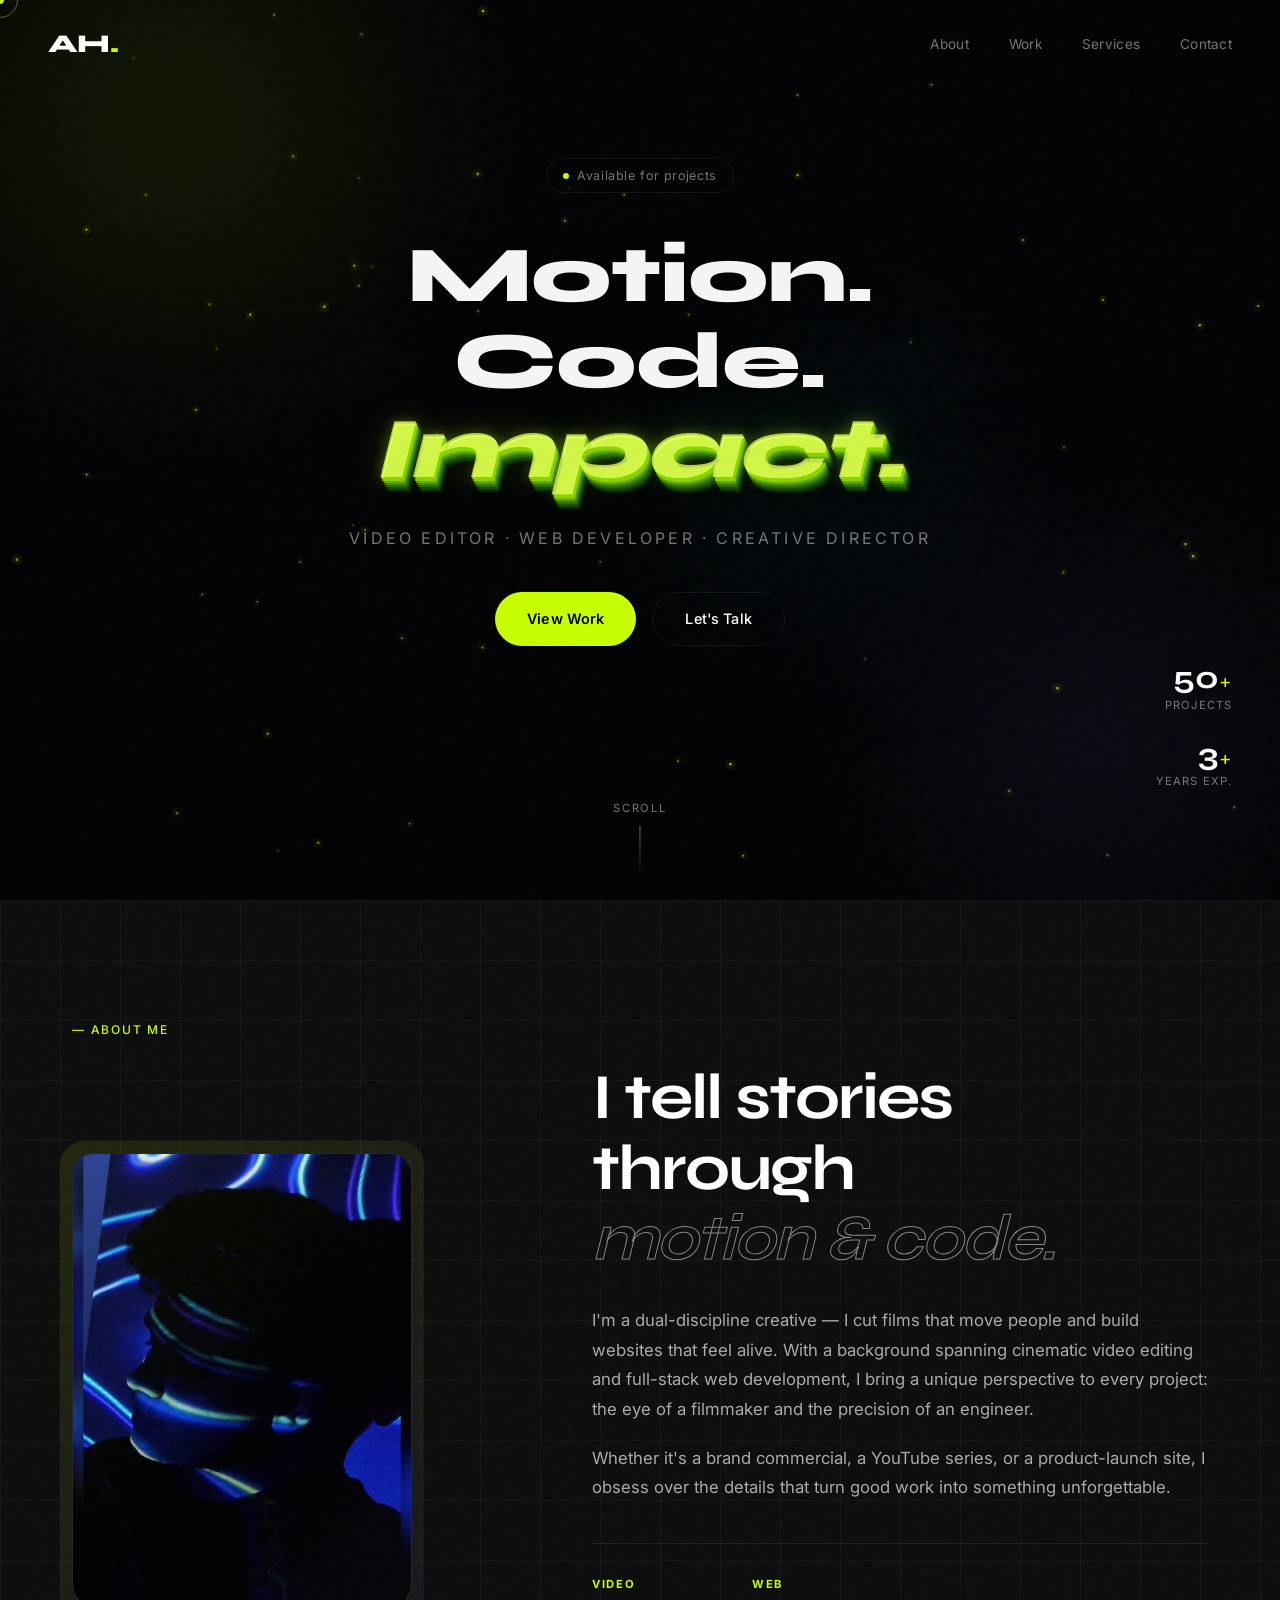
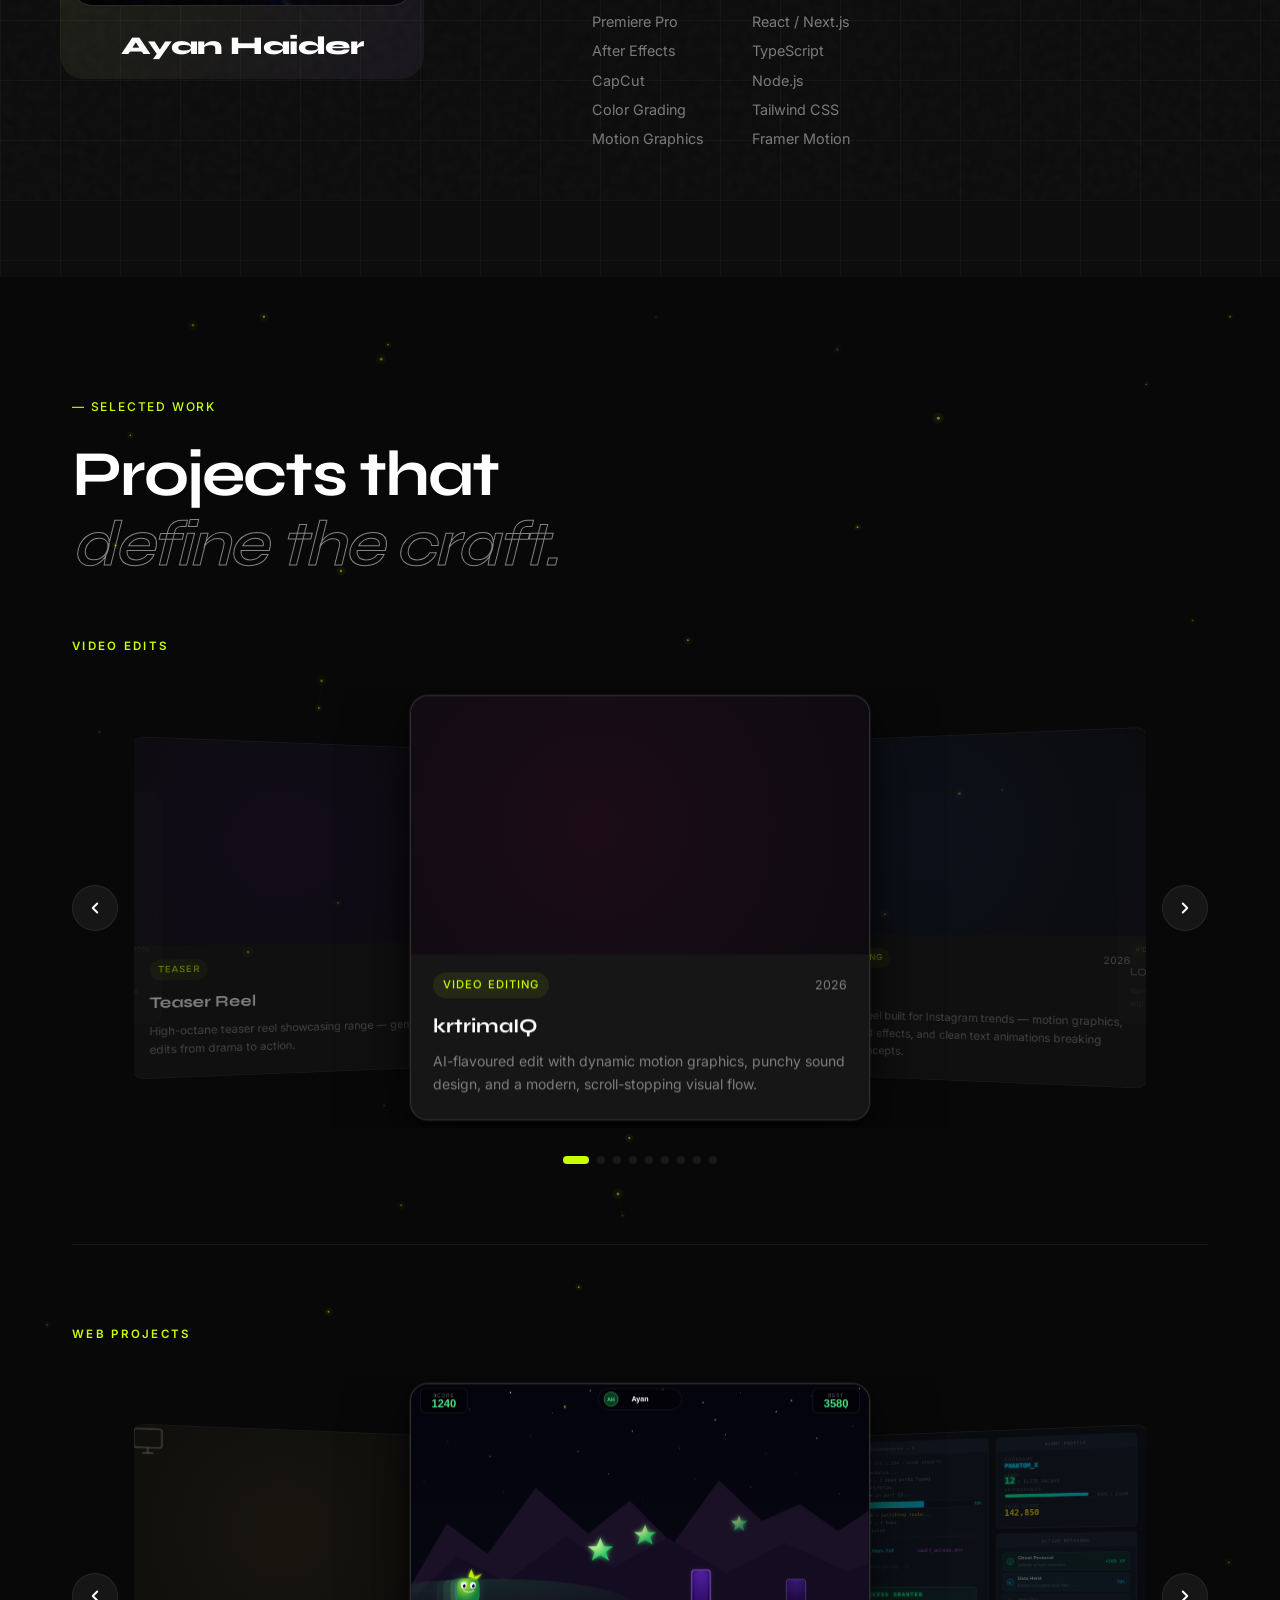
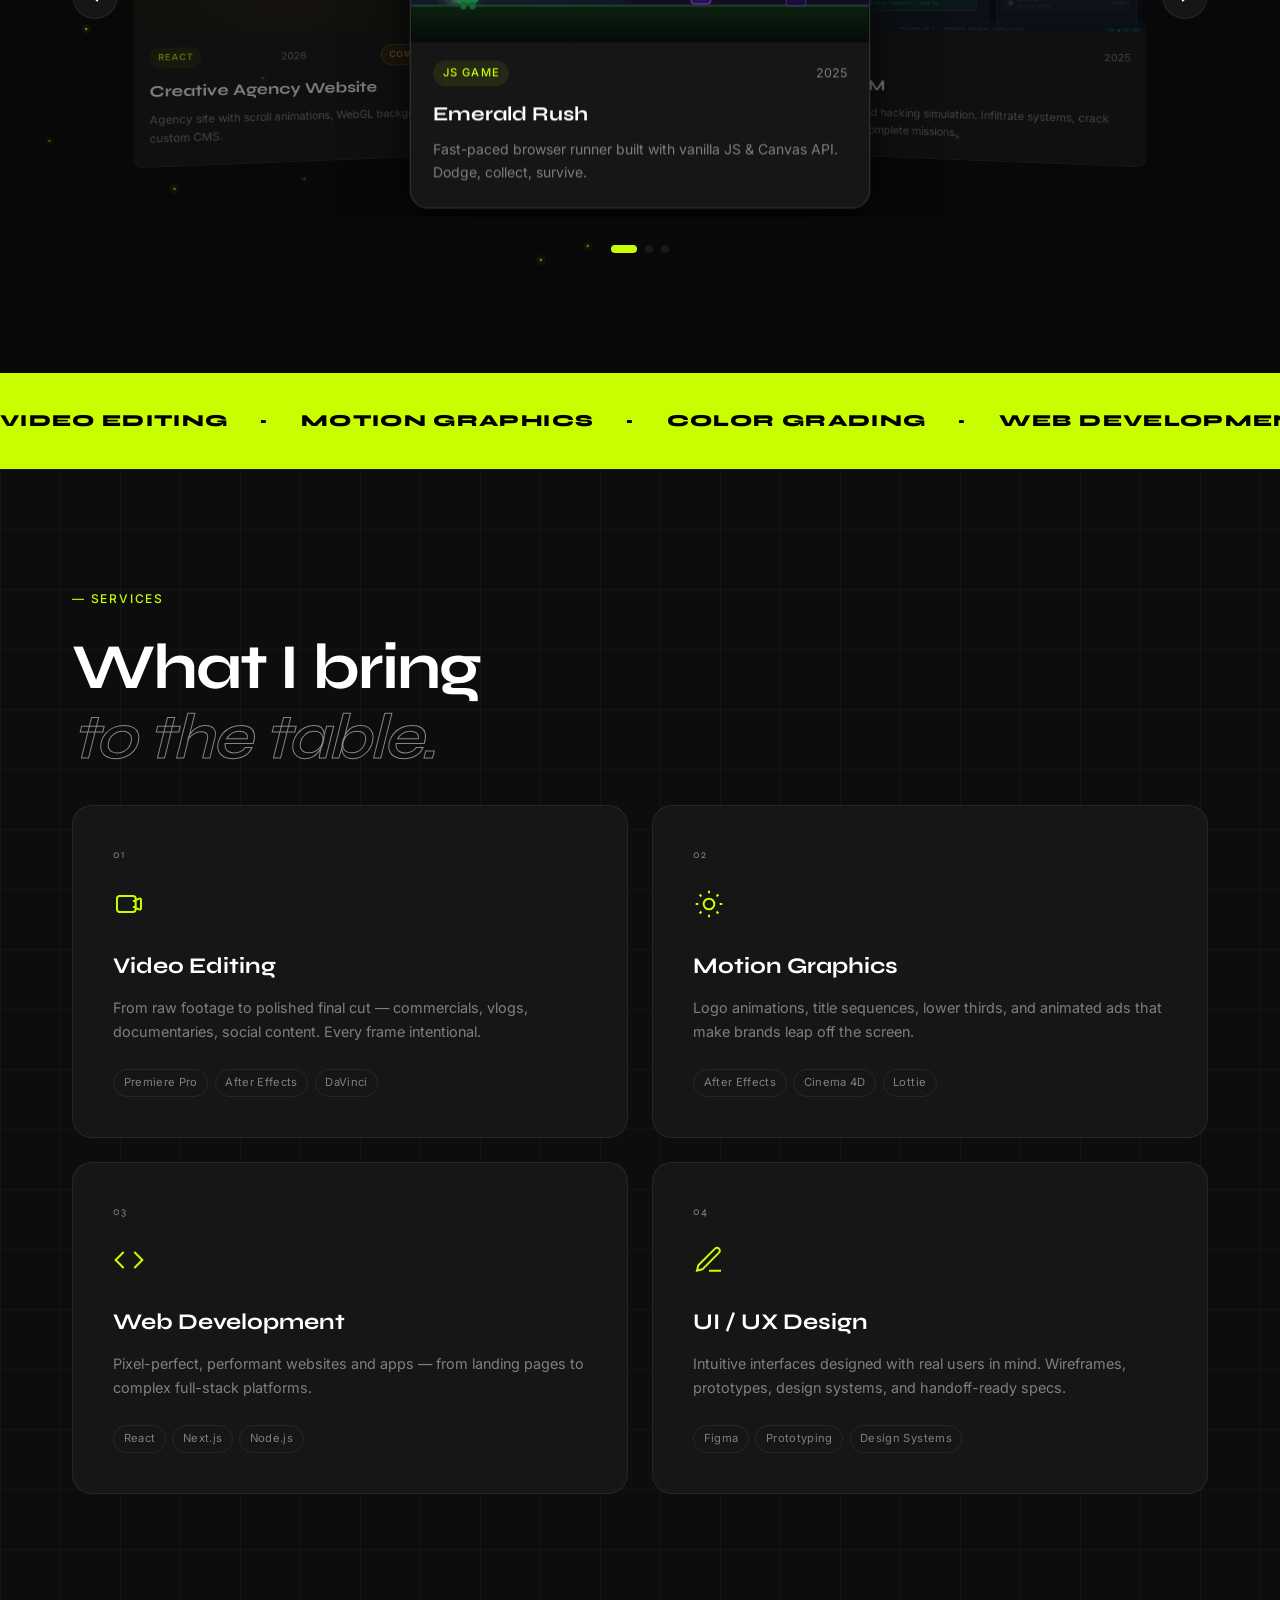
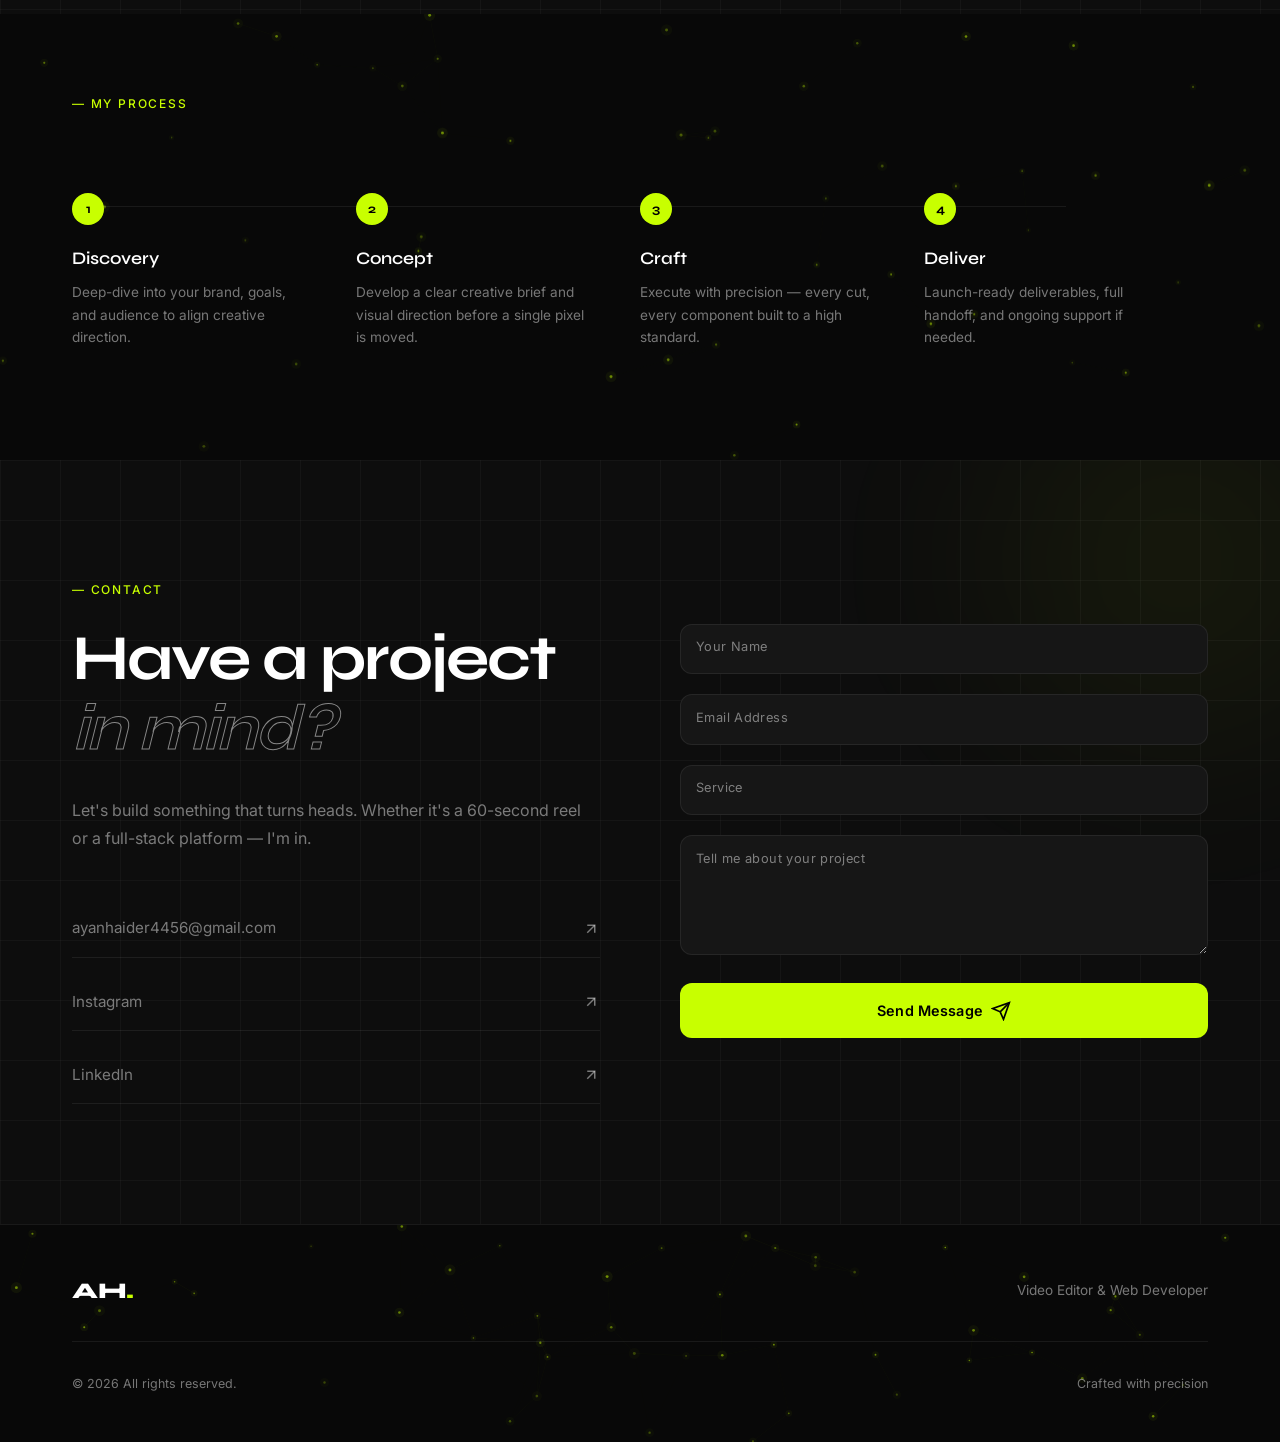
==== commit b25890d3: "Update hero stats: Projects 20+ to 50+, Clients 5+ to 10+" ====
--- a/index.html
+++ b/index.html
@@ -74,7 +74,7 @@
 
     <div class="hero-stats">
       <div class="stat reveal-up delay-3">
-        <span class="stat-num" data-target="20">0</span><span class="stat-sym">+</span>
+        <span class="stat-num" data-target="50">0</span><span class="stat-sym">+</span>
         <span class="stat-label">Projects</span>
       </div>
       <div class="stat reveal-up delay-4">
@@ -82,7 +82,7 @@
         <span class="stat-label">Years Exp.</span>
       </div>
       <div class="stat reveal-up delay-5">
-        <span class="stat-num" data-target="5">0</span><span class="stat-sym">+</span>
+        <span class="stat-num" data-target="10">0</span><span class="stat-sym">+</span>
         <span class="stat-label">Clients</span>
       </div>
     </div>
